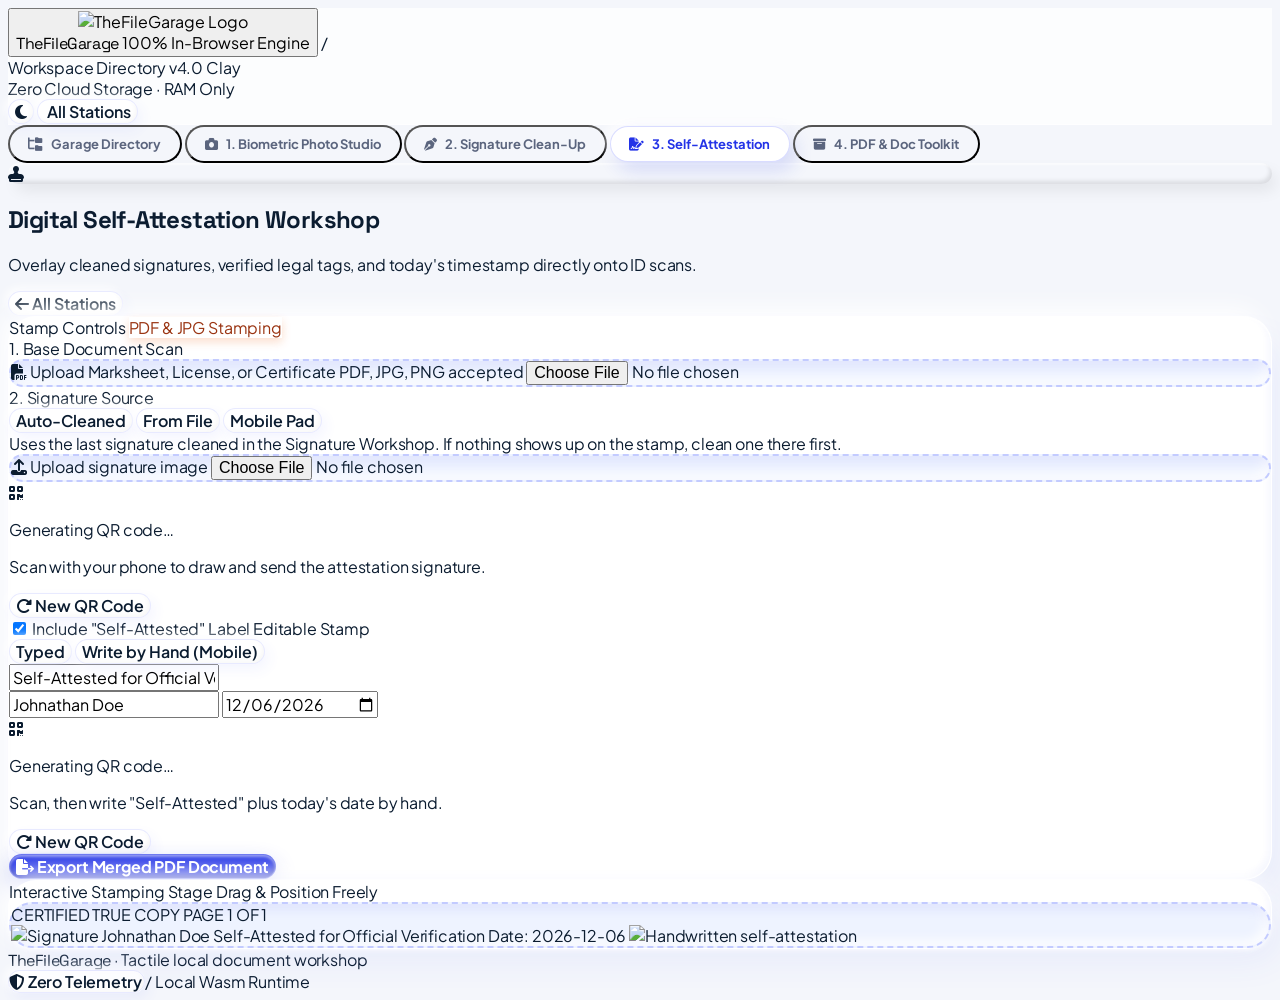
==== attest.html @ f8a83fcf "Add files via upload" ====
<!DOCTYPE html><html class="dark" lang="en" style=""><head>
<meta charset="utf-8">
<meta content="width=device-width, initial-scale=1.0" name="viewport">
<title>TheFileGarage — Tactile Local Document &amp; Biometric Studio</title>
<!-- Theme sync before paint -->
<script>
        (function () {
            var saved = null;
            try { saved = localStorage.getItem("theme"); } catch (_) {}
            if (saved === "dark" || (!saved && window.matchMedia('(prefers-color-scheme: dark)').matches)) {
                document.documentElement.classList.add("dark");
                document.documentElement.classList.remove("light");
            } else {
                document.documentElement.classList.remove("dark");
                document.documentElement.classList.add("light");
            }
        })();
    </script>
<script src="https://cdn.tailwindcss.com?plugins=forms,container-queries"></script>
<script>
        tailwind.config = {
            darkMode: "class",
            theme: {
                extend: {
                    colors: {
                        primary: "#2333e7",
                        "primary-container": "#4353ff",
                        "primary-fixed-dim": "#bdc2ff",
                        secondary: "#a43073",
                        "secondary-container": "#fc79bd",
                        "secondary-fixed": "#ffd8e7",
                        tertiary: "#005d53",
                        "tertiary-fixed": "#62fae3",
                        "tertiary-fixed-dim": "#3cddc7",
                        surface: "#f8f9ff",
                        "surface-bright": "#f8f9ff",
                        "surface-dim": "#cbdbf5",
                        "surface-container-lowest": "#ffffff",
                        "surface-container-low": "#eff4ff",
                        "surface-container": "#e5eeff",
                        "surface-container-high": "#dce9ff",
                        "surface-container-highest": "#d3e4fe",
                        "on-surface": "#0b1c30",
                        "on-surface-variant": "#454556",
                        outline: "#757688",
                        "outline-variant": "#c5c5d9",
                    },
                    borderRadius: {
                        DEFAULT: "1rem",
                        lg: "1.5rem",
                        xl: "2.25rem",
                        "2xl": "3rem",
                        full: "9999px",
                    },
                    fontFamily: {
                        sans: ["Plus Jakarta Sans", "Inter", "sans-serif"],
                        heading: ["Space Grotesk", "Plus Jakarta Sans", "sans-serif"],
                        mono: ["JetBrains Mono", "ui-monospace", "monospace"],
                    },
                },
            },
        };
    </script>
<link rel="stylesheet" href="style.css">
<link href="https://cdnjs.cloudflare.com/ajax/libs/font-awesome/6.5.1/css/all.min.css" rel="stylesheet">
<link href="https://fonts.googleapis.com" rel="preconnect">
<link crossorigin="" href="https://fonts.gstatic.com" rel="preconnect">
<link href="https://fonts.googleapis.com/css2?family=Plus+Jakarta+Sans:wght@400;500;600;700;800&amp;family=Space+Grotesk:wght@500;600;700&amp;family=JetBrains+Mono:wght@400;500;600&amp;display=swap" rel="stylesheet">
<link href="https://fonts.googleapis.com/css2?family=Material+Symbols+Outlined:wght,FILL@100..700,0..1&amp;display=swap" rel="stylesheet">

</head>
<body class="min-h-screen flex flex-col antialiased relative overflow-x-hidden selection:bg-indigo-500 selection:text-white">
<!-- Ambient cursor-reactive light (dark mode only) -->
<div id="ambientCursorLight"></div>
<!-- Toast notification stack (replaces alert() popups) -->
<div id="toastStack"></div>
<!-- Ambient Clay Floating Glows -->
<div class="clay-mesh-blob w-96 h-96 -top-20 -left-20 bg-primary-fixed-dim/60 animate-pulse"></div>
<div class="clay-mesh-blob w-[32rem] h-[32rem] top-1/3 -right-24 bg-secondary-fixed/70"></div>
<div class="clay-mesh-blob w-96 h-96 bottom-10 left-1/4 bg-tertiary-fixed/40"></div>
<!-- Glassmorphic Top Navbar -->
<header class="glass-bar sticky top-0 z-50 px-4 sm:px-8 py-3.5 transition-colors">
<div class="max-w-7xl mx-auto flex items-center justify-between gap-3 relative z-10">
<div class="flex items-center gap-3">
<button class="flex items-center gap-2.5 group p-1 -ml-1 rounded-2xl hover:opacity-90 transition-all" onclick="location.href='index.html'">
<img alt="TheFileGarage Logo" class="w-10 h-10 rounded-2xl object-contain drop-shadow-[0_4px_8px_rgba(35,51,231,0.03)] group-hover:scale-105 transition-transform" src="https://lh3.googleusercontent.com/aida/[base64]">
<div class="text-left">
<span class="text-base font-extrabold text-slate-900 dark:text-white tracking-tight heading-font block leading-none">TheFileGarage</span>
<span class="text-[10px] font-bold text-primary dark:text-indigo-400 font-mono">100% In-Browser Engine</span>
</div>
</button>
<span class="text-slate-300 dark:text-slate-800 text-sm select-none">/</span>
<div class="hidden sm:flex items-center gap-2 text-xs font-semibold text-slate-600 dark:text-slate-300">
<span class="text-slate-900 dark:text-white font-bold" id="breadcrumbCurrent">Workspace Directory</span>
<span class="px-2 py-0.5 rounded-full text-[10px] font-mono font-bold bg-primary/10 text-primary dark:text-indigo-300 border border-primary/20">v4.0 Clay</span>
</div>
</div>
<div class="flex items-center gap-2.5">
<div class="hidden lg:flex items-center gap-2 px-3.5 py-1.5 rounded-full bg-white/80 dark:bg-[#121524]/80 border border-white/60 dark:border-white/10 text-[11px] font-bold text-slate-700 dark:text-slate-200 shadow-sm">
<span class="w-2 h-2 rounded-full bg-emerald-500 animate-pulse shadow-[0_0_10px_rgba(16,185,129,0.9)]"></span>
<span class="">Zero Cloud Storage · RAM Only</span>
</div>
<button class="clay-pill w-10 h-10 flex items-center justify-center text-slate-700 dark:text-amber-400 transition" id="themeToggleBtn" onclick="toggleGlobalTheme()" title="Toggle Light / Pure Black Dark mode">
<i class="fa-solid fa-moon text-sm" id="themeToggleIcon"></i>
</button>
<button class="clay-pill px-4 py-2 text-xs font-bold text-slate-800 dark:text-slate-100 flex items-center gap-1.5" onclick="location.href='index.html'">
<i class="fa-solid fa-grid-2 text-primary"></i>
<span class="">All Stations</span>
</button>
</div>
</div>
</header>
<!-- Sub-Nav Pill Strip (3D Clay switcher for all 4 workbench tools) -->
<div class="max-w-7xl w-full mx-auto px-4 sm:px-6 lg:px-8 pt-5 pb-3 relative z-10">
<div class="p-2 rounded-full bg-white/70 dark:bg-[#0c0e18]/80  border border-white/90 dark:border-white/10 flex items-center gap-1.5 overflow-x-auto shadow-[0_12px_32px_-6px_rgba(35,51,231,0.08)] dark:shadow-[0_12px_32px_-6px_rgba(0,0,0,0.8)]">
<button class="clay-tab flex-1 justify-center whitespace-nowrap" id="tabNav-hub" onclick="location.href='index.html'">
<span class="text-base"><i class="fa-solid fa-folder-tree" aria-hidden="true"></i></span>
<span class="">Garage Directory</span>
</button>
<button class="clay-tab flex-1 justify-center whitespace-nowrap" id="tabNav-photo" onclick="location.href='photostudio.html'">
<span class="text-base"><i class="fa-solid fa-camera" aria-hidden="true"></i></span>
<span class="">1. Biometric Photo Studio</span>
</button>
<button class="clay-tab flex-1 justify-center whitespace-nowrap" id="tabNav-signature" onclick="location.href='signature.html'">
<span class="text-base"><i class="fa-solid fa-pen-nib" aria-hidden="true"></i></span>
<span class="">2. Signature Clean-Up</span>
</button>
<button class="clay-tab active flex-1 justify-center whitespace-nowrap" id="tabNav-attest" onclick="location.href='attest.html'">
<span class="text-base"><i class="fa-solid fa-file-signature" aria-hidden="true"></i></span>
<span class="">3. Self-Attestation</span>
</button>
<button class="clay-tab flex-1 justify-center whitespace-nowrap" id="tabNav-pdf" onclick="location.href='doctool.html'">
<span class="text-base"><i class="fa-solid fa-box-archive" aria-hidden="true"></i></span>
<span class="">4. PDF &amp; Doc Toolkit</span>
</button>
</div>
</div>
<!-- Main Workspace Container -->
<main class="flex-1 max-w-7xl w-full mx-auto p-4 sm:p-6 lg:p-8 relative z-10 flex flex-col justify-center">
<section class="space-y-6" id="view-attest">
<div class="flex items-center justify-between pb-3 border-b border-black/[0.06] dark:border-white/[0.08]">
<div class="flex items-center gap-3">
<div class="w-10 h-10 rounded-2xl bg-amber-500 text-white flex items-center justify-center text-lg clay-token">
<i class="fa-solid fa-stamp"></i>
</div>
<div>
<h2 class="text-xl font-bold heading-font text-slate-900 dark:text-white">Digital Self-Attestation Workshop</h2>
<p class="text-xs text-slate-500 dark:text-slate-400 font-medium">Overlay cleaned signatures, verified legal tags, and today's timestamp directly onto ID scans.</p>
</div>
</div>
<button class="clay-pill px-4 py-2 text-xs text-slate-600 dark:text-slate-300 flex items-center gap-2" onclick="switchMainTab('hub')">
<i class="fa-solid fa-arrow-left text-[10px]"></i> All Stations
                </button>
</div>
<div class="grid grid-cols-12 gap-6 items-stretch">
<!-- Attestation Options -->
<div class="col-span-5 space-y-5 flex flex-col">
<div class="clay-card p-6 space-y-4 flex-1">
<div class="border-b border-black/[0.05] dark:border-white/[0.08] pb-3 flex items-center justify-between">
<span class="text-[10px] font-mono text-amber-600 dark:text-amber-400 font-bold uppercase tracking-wider">Stamp Controls</span>
<span class="hot-coffee-badge text-[10px] font-bold px-2.5 py-0.5 rounded-full">PDF &amp; JPG Stamping</span>
</div>
<!-- 1. Document Upload Dropzone -->
<div class="space-y-1.5">
<label class="text-[11px] font-bold text-slate-700 dark:text-slate-300 uppercase tracking-wide">1. Base Document Scan</label>
<div class="clay-inset h-28 flex flex-col items-center justify-center cursor-pointer text-center p-3 relative overflow-hidden" id="docDropZone">
<!-- Hot Coffee Drag Overlay (Part 3 Spec - strictly hidden initially) -->
<div class="coffee-drag-overlay hidden" id="attestDragOverlay">
<div class="w-12 h-12 rounded-full bg-white/20 flex items-center justify-center mb-1 shadow-inner">
<span class="text-3xl filter drop-shadow animate-coffee"></span>
</div>
<p class="coffee-message">Drop it like it's hot coffee!</p>
<p class="coffee-submessage">Instant local client-side processing</p>
</div>
<i class="fa-solid fa-file-pdf text-xl text-amber-500 mb-1"></i>
<span class="text-xs font-bold text-slate-800 dark:text-slate-200">Upload Marksheet, License, or Certificate</span>
<span class="text-[10px] text-slate-400">PDF, JPG, PNG accepted</span>
<input accept="image/*,application/pdf" class="hidden" id="attestDocInput" type="file">
</div>
</div>
<!-- 2. Signature Source Choice for Overlay -->
<div class="space-y-3">
<label class="text-[11px] font-bold text-slate-700 dark:text-slate-300 uppercase tracking-wide">2. Signature Source</label>
<div class="grid grid-cols-3 gap-2">
<button class="clay-pill py-2 text-xs font-bold text-amber-700 dark:text-amber-300 border-amber-400/50" id="attestSigMode-auto" onclick="switchAttestSigMode('auto')">Auto-Cleaned</button>
<button class="clay-pill py-2 text-xs font-medium text-slate-600 dark:text-slate-400" id="attestSigMode-file" onclick="switchAttestSigMode('file')">From File</button>
<button class="clay-pill py-2 text-xs font-medium text-slate-600 dark:text-slate-400" id="attestSigMode-mobile" onclick="switchAttestSigMode('mobile')">Mobile Pad</button>
</div>
<!-- Auto-Cleaned: pulls whatever is currently sitting in the Signature Workshop preview -->
<div class="p-3 rounded-xl bg-[#f4f6fb] dark:bg-[#131724] text-[11px] text-slate-500 dark:text-slate-400 font-medium" id="attestSigPanel-auto">
Uses the last signature cleaned in the Signature Workshop. If nothing shows up on the stamp, clean one there first.
</div>
<!-- From File: simple upload, independent of the Part 2 uploader -->
<div class="hidden space-y-2" id="attestSigPanel-file">
<div class="clay-inset h-20 flex flex-col items-center justify-center cursor-pointer text-center p-2" id="attestSigFileDropZone">
<i class="fa-solid fa-upload text-sm text-amber-500 mb-1"></i>
<span class="text-[11px] font-bold text-slate-700 dark:text-slate-300">Upload signature image</span>
<input accept="image/*" class="hidden" id="attestSigFileInput" type="file">
</div>
</div>
<!-- Mobile Pad: its own independent QR/Firestore session, separate from the Part 2 one -->
<div class="hidden p-4 bg-[#f4f6fb] dark:bg-[#131724] rounded-2xl" id="attestSigPanel-mobile">
<div class="flex flex-row items-center gap-4">
<div class="w-[216px] h-[216px] shrink-0 bg-white p-2 rounded-2xl flex items-center justify-center border border-black/[0.08] shadow-md" id="attestMobileQr">
<i class="fa-solid fa-qrcode text-5xl text-slate-900"></i>
</div>
<div class="flex-1 text-left space-y-1.5">
<p class="text-xs font-bold text-slate-900 dark:text-white" id="attestMobileStatus">Generating QR code…</p>
<p class="text-[11px] text-slate-500 dark:text-slate-400">Scan with your phone to draw and send the attestation signature.</p>
<button class="clay-pill px-4 py-1.5 text-[11px] font-bold text-slate-700 dark:text-slate-200" onclick="refreshAttestMobileSession()">
<i class="fa-solid fa-rotate-right mr-1"></i> New QR Code
</button>
</div>
</div>
</div>
<!-- 3. Self-Attested Block Configuration -->
<div class="p-4 rounded-2xl bg-[#f4f6fb] dark:bg-[#131724] border border-black/[0.06] dark:border-white/[0.08] space-y-3">
<div class="flex items-center justify-between">
<label class="flex items-center gap-2 text-xs font-bold text-slate-900 dark:text-white cursor-pointer">
<input checked="" class="w-4 h-4 accent-amber-500 rounded cursor-pointer" id="attestTextCheck" type="checkbox">
<span class="">Include "Self-Attested" Label</span>
</label>
<span class="text-[10px] font-mono text-slate-400">Editable Stamp</span>
</div>
<div class="grid grid-cols-2 gap-2">
<button class="clay-pill py-1.5 text-[11px] font-bold text-amber-700 dark:text-amber-300 border-amber-400/50" id="attestBlockMode-typed" onclick="switchAttestBlockMode('typed')">Typed</button>
<button class="clay-pill py-1.5 text-[11px] font-medium text-slate-600 dark:text-slate-400" id="attestBlockMode-handwritten" onclick="switchAttestBlockMode('handwritten')">Write by Hand (Mobile)</button>
</div>
<div class="space-y-2" id="attestBlockPanel-typed">
<input class="w-full bg-white dark:bg-[#1d2236] border border-black/[0.08] dark:border-white/[0.1] rounded-xl px-3 py-2 text-xs font-bold text-slate-900 dark:text-white" id="attestNameField" oninput="updateStampPreview()" type="text" value="Self-Attested for Official Verification">
<div class="grid grid-cols-2 gap-2">
<input class="bg-white dark:bg-[#1d2236] border border-black/[0.08] dark:border-white/[0.1] rounded-xl px-3 py-1.5 text-xs font-semibold text-slate-900 dark:text-white" id="attestSignerName" oninput="updateStampPreview()" placeholder="Full Name" type="text" value="Johnathan Doe">
<input class="bg-white dark:bg-[#1d2236] border border-black/[0.08] dark:border-white/[0.1] rounded-xl px-3 py-1.5 text-xs font-semibold text-slate-900 dark:text-white" id="attestDateField" oninput="updateStampPreview()" type="date">
</div>
</div>
<!-- Handwritten Self-Attested + Date block, via the same Mobile Pad relay pattern -->
<div class="hidden p-4 bg-white dark:bg-[#1d2236] rounded-2xl" id="attestBlockPanel-handwritten">
<div class="flex flex-row items-center gap-3">
<div class="w-[216px] h-[216px] shrink-0 bg-white p-2 rounded-2xl flex items-center justify-center border border-black/[0.08] shadow-md" id="attestHandwrittenQr">
<i class="fa-solid fa-qrcode text-4xl text-slate-900"></i>
</div>
<div class="flex-1 text-left space-y-1.5">
<p class="text-xs font-bold text-slate-900 dark:text-white" id="attestHandwrittenStatus">Generating QR code…</p>
<p class="text-[11px] text-slate-500 dark:text-slate-400">Scan, then write "Self-Attested" plus today's date by hand.</p>
<button class="clay-pill px-4 py-1.5 text-[11px] font-bold text-slate-700 dark:text-slate-200" onclick="refreshAttestHandwrittenSession()">
<i class="fa-solid fa-rotate-right mr-1"></i> New QR Code
</button>
</div>
</div>
</div>
</div>
<button class="w-full clay-btn-primary py-3.5 px-4 text-xs uppercase tracking-wider flex items-center justify-center gap-2" onclick="renderAttestationExport()">
<i class="fa-solid fa-file-export"></i> Export Merged PDF Document
                        </button>
</div>
</div>
<!-- Right Document Canvas Viewport Stage -->
<div class="col-span-7 space-y-5 flex flex-col">
<div class="clay-card p-6 space-y-3 flex-1">
<div class="flex items-center justify-between border-b border-black/[0.05] dark:border-white/[0.08] pb-2.5">
<span class="text-[10px] font-mono text-slate-400 uppercase tracking-wider font-bold">Interactive Stamping Stage</span>
<span class="text-[10px] font-mono font-bold px-2.5 py-0.5 rounded-full bg-amber-100 dark:bg-amber-950/60 text-amber-800 dark:text-amber-300">
                                Drag &amp; Position Freely
                            </span>
</div>
<!-- Viewport Stage -->
<div class="relative w-full h-[420px] clay-inset flex items-center justify-center overflow-hidden bg-[#eef3ff]/40 dark:bg-[#090b14]" id="attestViewportArea">
<!-- Real uploaded document preview (image or PDF) — hidden until a file is loaded -->
<div class="hidden absolute inset-4 flex items-center justify-center" id="attestDocPreviewContainer"></div>
<!-- Simulated A4 Document Base (placeholder shown until a real document is uploaded) -->
<div class="w-72 h-96 bg-white dark:bg-[#1a1d2d] rounded-2xl shadow-xl border border-black/[0.08] dark:border-white/[0.08] p-6 flex flex-col justify-between text-[11px] text-slate-400 relative select-none" id="attestDocPlaceholder">
<div class="space-y-2">
<div class="flex items-center gap-2">
<div class="w-8 h-8 rounded-lg bg-slate-200 dark:bg-slate-700"></div>
<div class="w-32 h-3 bg-slate-200 dark:bg-slate-700 rounded"></div>
</div>
<div class="w-full h-2 bg-slate-100 dark:bg-slate-800 rounded mt-3"></div>
<div class="w-5/6 h-2 bg-slate-100 dark:bg-slate-800 rounded"></div>
<div class="w-4/6 h-2 bg-slate-100 dark:bg-slate-800 rounded"></div>
<div class="w-full h-2 bg-slate-100 dark:bg-slate-800 rounded"></div>
</div>
<div class="border-t border-black/[0.06] dark:border-white/[0.08] pt-3 flex justify-between items-center text-[9px] text-slate-400">
<span class="">CERTIFIED TRUE COPY</span>
<span class="">PAGE 1 OF 1</span>
</div>
</div>
<!-- Draggable & Resizable Signature Overlay Stamp -->
<div class="absolute bottom-12 right-24 p-2 flex flex-col items-center select-none cursor-move" id="attestInteractiveStamp">
<img alt="Signature" class="hidden max-h-10 mb-1 object-contain" id="attestSignatureImg"/>
<span class="text-sm font-extrabold text-blue-700 dark:text-blue-400 font-serif italic" id="previewSignerDisplay">Johnathan Doe</span>
<span class="text-[10px] font-bold text-slate-800 dark:text-slate-200 mt-0.5" id="previewAttestTag">Self-Attested for Official Verification</span>
<span class="text-[9px] font-mono text-slate-500" id="previewDateDisplay">Date: 2026-09-12</span>
<img alt="Handwritten self-attestation" class="hidden max-h-10 mt-0.5 object-contain" id="attestHandwrittenImg"/>
</div>
</div>
</div>
</div>
</div>
</section>
<!-- Glassmorphic / Clay Footer -->
<footer class="border-t border-black/[0.06] dark:border-white/[0.08] bg-white/40 dark:bg-black/40  py-6 px-6 text-xs text-slate-500 dark:text-slate-400 transition-colors mt-auto relative z-10">
<div class="max-w-7xl mx-auto flex flex-col sm:flex-row items-center justify-between gap-4">
<div class="flex items-center gap-2.5">
<span class="font-black text-slate-900 dark:text-white heading-font">TheFileGarage</span>
<span class="text-slate-300 dark:text-slate-700">·</span>
<span class="">Tactile local document workshop</span>
</div>
<div class="flex items-center gap-3 text-[11px] font-mono">
<span class="clay-pill px-3 py-1 font-bold text-emerald-600 dark:text-emerald-400 flex items-center gap-1.5">
<i class="fa-solid fa-shield-halved text-[10px]"></i> Zero Telemetry
                </span>
<span class="text-slate-300 dark:text-slate-700">/</span>
<span class="font-semibold">Local Wasm Runtime</span>
</div>
</div>
</footer>
<!-- Comprehensive JavaScript Logic & State Machine -->
<script>
        // Ambient cursor-reactive light — follows mouse, fills dead canvas space
        (function () {
            const light = document.getElementById("ambientCursorLight");
            if (!light) return;
            let rafPending = false;
            let lastX = 50, lastY = 50;
            window.addEventListener("mousemove", (e) => {
                lastX = (e.clientX / window.innerWidth) * 100;
                lastY = (e.clientY / window.innerHeight) * 100;
                if (!rafPending) {
                    rafPending = true;
                    requestAnimationFrame(() => {
                        light.style.setProperty("--x", lastX + "%");
                        light.style.setProperty("--y", lastY + "%");
                        rafPending = false;
                    });
                }
            }, { passive: true });
        })();

        // Toast notifications — replaces jarring alert() popups
        function showToast(message, type) {
            type = type || "info";
            const stack = document.getElementById("toastStack");
            if (!stack) { console.log(message); return; }
            const icons = { success: "fa-solid fa-check", error: "fa-solid fa-triangle-exclamation", info: "fa-solid fa-circle-info" };
            const toast = document.createElement("div");
            toast.className = "toast-item " + type;
            toast.innerHTML =
                '<span class="toast-icon"><i class="' + (icons[type] || icons.info) + '"></i></span>' +
                '<span class="pt-0.5">' + message + "</span>";
            stack.appendChild(toast);
            setTimeout(() => {
                toast.classList.add("leaving");
                setTimeout(() => toast.remove(), 320);
            }, 3600);
        }

        // Preset Database with Strict Dimension Bounds
        const GARAGE_PRESETS = {
            india: {
                exams: [
                    { name: "UPSC Civil Services (350x450px, 20-50KB)", w: 350, h: 450, bg: "White", kb: 50 },
                    { name: "JEE Mains / Advanced (80% Face, 10-200KB)", w: 400, h: 460, bg: "White", kb: 100 },
                    { name: "NEET UG Entrance (With Name & Date Bar, 10-200KB)", w: 400, h: 460, bg: "White", kb: 100 },
                    { name: "GATE Entrance Exam (Square 400x400, 20-200KB)", w: 400, h: 400, bg: "White", kb: 80 }
                ],
                visa: [
                    { name: "Indian Passport Photo (2x2 inch Square, 600x600)", w: 600, h: 600, bg: "White", kb: 200 },
                    { name: "OCI Overseas Citizen of India (2x2 inch)", w: 600, h: 600, bg: "White", kb: 200 },
                    { name: "E-Visa India Official Portal (350x350px, Max 1MB)", w: 500, h: 500, bg: "White", kb: 300 }
                ],
                identity: [
                    { name: "Aadhaar Card Photo Update (Clean White)", w: 350, h: 450, bg: "White", kb: 100 },
                    { name: "PAN Card Application (200 DPI, 213x213px)", w: 213, h: 213, bg: "White", kb: 30 }
                ]
            },
            united_states: {
                exams: [
                    { name: "SAT College Board Portal", w: 600, h: 600, bg: "White", kb: 200 },
                    { name: "GRE General Test Standard", w: 600, h: 600, bg: "White", kb: 200 }
                ],
                visa: [
                    { name: "US Visa (DS-160 / 2x2 inch, 600x600px)", w: 600, h: 600, bg: "White", kb: 240 },
                    { name: "US Passport Application (2x2 inch)", w: 600, h: 600, bg: "White", kb: 240 },
                    { name: "Diversity Visa (DV Lottery 600x600)", w: 600, h: 600, bg: "White", kb: 240 }
                ],
                identity: [
                    { name: "State Driving License (DMV)", w: 600, h: 600, bg: "Light Gray", kb: 200 }
                ]
            },
            united_kingdom: {
                exams: [
                    { name: "IELTS Exam Identification Template", w: 350, h: 450, bg: "White", kb: 100 }
                ],
                visa: [
                    { name: "UK Standard Visitor Visa (35x45mm)", w: 350, h: 450, bg: "Light Gray", kb: 100 }
                ],
                identity: [
                    { name: "DVLA Driving License Photo", w: 350, h: 450, bg: "Light Gray", kb: 100 }
                ]
            },
            canada: {
                exams: [
                    { name: "CELPIP Language Exam Photo", w: 500, h: 700, bg: "White", kb: 200 }
                ],
                visa: [
                    { name: "Canada Study Permit / Visitor Visa", w: 420, h: 540, bg: "White", kb: 200 }
                ],
                identity: [
                    { name: "PR Card Application (50x70mm, 500x700px)", w: 500, h: 700, bg: "White", kb: 250 }
                ]
            }
        };

        let currentActiveCountry = "india";
        let currentActiveCategory = "exams";

        const BREADCRUMB_MAP = {
            hub: "Workspace Directory",
            photo: "1. Biometric Photo Studio",
            signature: "2. Signature Clean-Up",
            attest: "3. Digital Self-Attestation",
            pdf: "4. PDF & Document Garage"
        };

        // Tab Switching Engine
        function switchMainTab(tabKey) {
            const map = { hub: "index.html", photo: "photostudio.html", signature: "signature.html", attest: "attest.html", pdf: "doctool.html" };
            if (map[tabKey]) location.href = map[tabKey];
        }

        // Global Light / Pure Black Dark Theme Toggle
        function toggleGlobalTheme() {
            const html = document.documentElement;
            const icon = document.getElementById("themeToggleIcon");
            const isDark = html.classList.contains("dark");
            if (isDark) {
                html.classList.remove("dark");
                html.classList.add("light");
                icon.className = "fa-solid fa-moon text-slate-700 text-sm";
                localStorage.setItem("theme", "light");
            } else {
                html.classList.add("dark");
                html.classList.remove("light");
                icon.className = "fa-solid fa-sun text-amber-400 text-sm";
                localStorage.setItem("theme", "dark");
            }
        }

        // Preset Population
        function refreshPresetOptions() {
            const select = document.getElementById("presetSelect");
            if (!select) return;
            select.innerHTML = "";
            const presets = GARAGE_PRESETS[currentActiveCountry]?.[currentActiveCategory] || [];
            presets.forEach((p, idx) => {
                const opt = document.createElement("option");
                opt.value = idx;
                opt.textContent = p.name;
                select.appendChild(opt);
            });
            if (presets.length > 0) {
                document.getElementById("resDims").textContent = presets[0].w + " × " + presets[0].h + " px";
                document.getElementById("studioKbSlider").value = presets[0].kb;
                document.getElementById("studioKbReadout").innerText = presets[0].kb + " KB";
                document.getElementById("resTargetKb").innerText = "Under " + presets[0].kb + " KB";
            }
        }

        function onSelectCountryChange(val) {
            currentActiveCountry = val;
            refreshPresetOptions();
        }

        function filterServiceType(cat) {
            currentActiveCategory = cat;
            ["exams", "visa", "identity"].forEach(k => {
                const btn = document.getElementById("srvBtn-" + k);
                if (btn) {
                    btn.classList.toggle("text-primary", k === cat);
                    btn.classList.toggle("dark:text-indigo-400", k === cat);
                    btn.classList.toggle("border-primary/40", k === cat);
                    btn.classList.toggle("font-bold", k === cat);
                    btn.classList.toggle("text-slate-600", k !== cat);
                }
            });
            refreshPresetOptions();
        }

        function onPresetSelected(idx) {
            const presets = GARAGE_PRESETS[currentActiveCountry]?.[currentActiveCategory] || [];
            const chosen = presets[idx];
            if (chosen) {
                document.getElementById("resDims").textContent = chosen.w + " × " + chosen.h + " px";
                document.getElementById("studioKbSlider").value = chosen.kb;
                document.getElementById("studioKbReadout").innerText = chosen.kb + " KB";
                document.getElementById("resTargetKb").innerText = "Under " + chosen.kb + " KB";
            }
        }

        function toggleManualDimensions(checked) {
            const wrap = document.getElementById("customDimInputs");
            wrap.classList.toggle("opacity-40", !checked);
            wrap.classList.toggle("pointer-events-none", !checked);
            if (checked) {
                const w = document.getElementById("manualW").value;
                const h = document.getElementById("manualH").value;
                document.getElementById("resDims").textContent = w + " × " + h + " px";
            } else {
                refreshPresetOptions();
            }
        }

        function toggleCaptionBar(checked) {
            const inputs = document.getElementById("captionInputs");
            if (inputs) inputs.classList.toggle("hidden", !checked);
        }

        function setPhotoBgColor(hex, label) {
            document.getElementById("resBg").textContent = label;
            const preview = document.getElementById("studioPhotoImg");
            if (hex === "transparent") {
                preview.style.backgroundColor = "transparent";
            } else {
                preview.style.backgroundColor = hex;
            }
        }

        // Universal Helper: Setup Hot Coffee Drag & Drop on any zone
        function setupHotCoffeeDropzone(zoneId, overlayId, onFileLoaded) {
            const zone = document.getElementById(zoneId);
            const overlay = document.getElementById(overlayId);
            if (!zone) return;

            let dragCounter = 0;

            zone.addEventListener("dragenter", (e) => {
                e.preventDefault();
                dragCounter++;
                if (overlay) overlay.classList.remove("hidden");
                zone.classList.add("animate-drop-pulse", "dragover");
            });

            zone.addEventListener("dragover", (e) => {
                e.preventDefault();
            });

            zone.addEventListener("dragleave", (e) => {
                e.preventDefault();
                dragCounter--;
                if (dragCounter <= 0) {
                    dragCounter = 0;
                    if (overlay) overlay.classList.add("hidden");
                    zone.classList.remove("animate-drop-pulse", "dragover");
                }
            });

            zone.addEventListener("drop", (e) => {
                e.preventDefault();
                dragCounter = 0;
                if (overlay) overlay.classList.add("hidden");
                zone.classList.remove("animate-drop-pulse", "dragover");
                if (e.dataTransfer && e.dataTransfer.files && e.dataTransfer.files[0]) {
                    if (onFileLoaded) onFileLoaded(e.dataTransfer.files[0]);
                }
            });
        }

        // Photo Upload Handling & Dropzone (Part 1)
        const dropArea = document.getElementById("dropZone");
        const fileInput = document.getElementById("studioFileInput");
        const previewImg = document.getElementById("studioPhotoImg");
        const promptDiv = document.getElementById("studioPrompt");
        const laser = document.getElementById("studioLaser");

        if (dropArea && fileInput) {
            dropArea.addEventListener("click", () => fileInput.click());
            setupHotCoffeeDropzone("dropZone", "dragOverlay", loadPhotoFile);

            fileInput.addEventListener("change", (e) => {
                if (e.target.files && e.target.files[0]) {
                    loadPhotoFile(e.target.files[0]);
                }
            });
        }

        function loadPhotoFile(file) {
            const reader = new FileReader();
            reader.onload = (evt) => {
                previewImg.src = evt.target.result;
                previewImg.classList.remove("hidden");
                promptDiv.classList.add("hidden");
                laser.classList.remove("hidden");
                setTimeout(() => laser.classList.add("hidden"), 900);
            };
            reader.readAsDataURL(file);
        }

        function runStudioAutoFix() {
            laser.classList.remove("hidden");
            setTimeout(() => {
                laser.classList.add("hidden");
                document.getElementById("resTilt").innerHTML = '<i class="fa-solid fa-circle-check"></i> 0° (Level)';
                document.getElementById("resFace").innerHTML = '<i class="fa-solid fa-circle-check"></i> Center Confirmed';
                document.getElementById("resBg").innerHTML = "Pure White";
            }, 800);
        }

        function downloadProcessedPhoto() {
            if (previewImg.classList.contains("hidden")) {
                showToast("Please drop or select a portrait photo first!", "error");
                return;
            }
            const a = document.createElement("a");
            a.href = previewImg.src;
            a.download = "thefilegarage-biometric-compliant.jpg";
            document.body.appendChild(a);
            a.click();
            document.body.removeChild(a);
        }

        // Signature Canvas & Draw Pad Handling (Part 2)
        const sigCanvas = document.getElementById("sigLocalDrawPad");
        const sigCtx = sigCanvas ? sigCanvas.getContext("2d") : null;
        let isDrawing = false;
        let currentInkColor = "#0033cc";

        // Setup dropzone for Signature Clean-Up
        const sigDropZoneEl = document.getElementById("sigDropZone");
        const sigFileInputEl = document.getElementById("sigFileInputField");
        if (sigDropZoneEl && sigFileInputEl) {
            sigDropZoneEl.addEventListener("click", () => sigFileInputEl.click());
            setupHotCoffeeDropzone("sigDropZone", "sigDragOverlay", loadSigFile);
            sigFileInputEl.addEventListener("change", (e) => {
                if (e.target.files && e.target.files[0]) {
                    loadSigFile(e.target.files[0]);
                }
            });
        }

        function loadSigFile(file) {
            const reader = new FileReader();
            reader.onload = (e) => applySignatureDataUrl(e.target.result);
            reader.readAsDataURL(file);
        }

        // Shared by file upload AND the mobile QR relay — draws a signature
        // data URL into the same preview canvas both paths feed.
        function applySignatureDataUrl(dataUrl) {
            const img = new Image();
            img.onload = () => {
                const canvas = document.getElementById("sigPreviewCanvas");
                const note = document.getElementById("sigPlaceholderNote");
                if (canvas) {
                    const ctx = canvas.getContext("2d");
                    ctx.clearRect(0, 0, canvas.width, canvas.height);
                    ctx.drawImage(img, 0, 0, canvas.width, canvas.height);
                }
                if (note) note.classList.add("hidden");
            };
            img.src = dataUrl;
        }

        // ---- Mobile QR Relay — real Firebase Firestore session (same project as mobileSign.html) ----
        const SIG_MOBILE_FIREBASE_CONFIG = {
            apiKey: "AIzaSyD-JvqaiLTHhbjBZmp2zEeF-yVmb7sXnok",
            authDomain: "signature-71f9a.firebaseapp.com",
            projectId: "signature-71f9a",
            storageBucket: "signature-71f9a.firebasestorage.app",
            messagingSenderId: "259820401618",
            appId: "1:259820401618:web:29a3d7fb4209dd3f7c4e0b",
            measurementId: "G-LPJVXVZCYY"
        };
        let sigMobileDb = null;
        let sigMobileUnsub = null;
        let sigMobileSessionId = null;

        // Resolves "mobileSign.html" as a sibling of wherever code.html is served from.
        // Must be deployed alongside this file (same directory) on Vercel.
        // An optional `label` sets the custom prompt shown on the phone (e.g.
        // asking the visitor to write the attestation block instead of just a signature).
        function sigMobileGetMobileUrl(sessionId, label) {
            const url = new URL("mobileSign.html", location.href);
            url.search = "";
            url.hash = "";
            url.searchParams.set("session", sessionId);
            if (label) url.searchParams.set("label", label);
            return url.href;
        }

        async function sigMobileGetDb() {
            if (sigMobileDb) return sigMobileDb;
            const { initializeApp } = await import("https://www.gstatic.com/firebasejs/10.12.0/firebase-app.js");
            const { getFirestore } = await import("https://www.gstatic.com/firebasejs/10.12.0/firebase-firestore.js");
            sigMobileDb = getFirestore(initializeApp(SIG_MOBILE_FIREBASE_CONFIG));
            return sigMobileDb;
        }

        // Generic Mobile QR Relay factory — each caller gets its OWN Firestore
        // session/listener, so the Signature Workshop's QR panel and the
        // Self-Attestation QR panel never clash or overwrite each other.
        function createMobileSignatureRelay({ qrElId, statusElId, onSignature, label }) {
            let unsub = null;
            let sessionId = null;

            function stopListening() {
                if (unsub) { unsub(); unsub = null; }
                sessionId = null;
            }

            async function startSession() {
                stopListening();
                const status = document.getElementById(statusElId);
                const qrHost = document.getElementById(qrElId);
                if (!status || !qrHost) return;
                status.textContent = "Generating QR code…";

                const db = await sigMobileGetDb();
                const { doc, onSnapshot, deleteDoc } = await import("https://www.gstatic.com/firebasejs/10.12.0/firebase-firestore.js");
                const QRCode = (await import("https://esm.sh/qrcode@1.5.3")).default;

                sessionId = crypto.randomUUID();
                const signUrl = sigMobileGetMobileUrl(sessionId, label);
                const thisSessionId = sessionId;

                qrHost.innerHTML = "";
                const canvas = document.createElement("canvas");
                try {
                    await QRCode.toCanvas(canvas, signUrl, { width: 200 });
                    qrHost.appendChild(canvas);
                    status.textContent = "Waiting for mobile…";
                } catch (err) {
                    console.error("QR generation failed:", err);
                    status.textContent = "Failed to generate QR code.";
                    showToast("Could not generate QR code — check your connection", "error");
                    return;
                }

                unsub = onSnapshot(doc(db, "signatures", thisSessionId), (snap) => {
                    if (thisSessionId !== sessionId) return; // stale session, ignore
                    if (!snap.exists()) return;
                    const data = snap.data();
                    if (data.image) {
                        status.textContent = "Signature received";
                        onSignature(data.image);
                        showToast("Signature received from phone", "success");
                        deleteDoc(doc(db, "signatures", thisSessionId)).catch(() => {});
                    } else if (data.connected) {
                        status.textContent = "Mobile connected";
                    }
                });
            }

            return { startSession, stopListening };
        }

        const sigMobileRelay = createMobileSignatureRelay({
            qrElId: "sigMobileQr",
            statusElId: "sigMobileStatus",
            onSignature: applySignatureDataUrl
        });
        function sigMobileStartSession() { return sigMobileRelay.startSession(); }
        function sigMobileStopListening() { return sigMobileRelay.stopListening(); }
        async function refreshMobileSignatureSession() { await sigMobileRelay.startSession(); }

        // ---- Self-Attestation signature sources (Part 3) ----
        function applyAttestSignatureDataUrl(dataUrl) {
            const img = document.getElementById("attestSignatureImg");
            if (img) {
                img.src = dataUrl;
                img.classList.remove("hidden");
            }
        }

        const attestMobileRelay = createMobileSignatureRelay({
            qrElId: "attestMobileQr",
            statusElId: "attestMobileStatus",
            onSignature: applyAttestSignatureDataUrl
        });
        async function refreshAttestMobileSession() { await attestMobileRelay.startSession(); }

        // Handwritten "Self-Attested + Date" block — a second, independent
        // Mobile Pad relay, with a custom on-phone prompt instead of the
        // plain signature prompt.
        function applyAttestHandwrittenDataUrl(dataUrl) {
            const img = document.getElementById("attestHandwrittenImg");
            const tag = document.getElementById("previewAttestTag");
            const date = document.getElementById("previewDateDisplay");
            if (img) {
                img.src = dataUrl;
                img.classList.remove("hidden");
            }
            if (tag) tag.classList.add("hidden");
            if (date) date.classList.add("hidden");
        }

        const attestHandwrittenRelay = createMobileSignatureRelay({
            qrElId: "attestHandwrittenQr",
            statusElId: "attestHandwrittenStatus",
            onSignature: applyAttestHandwrittenDataUrl,
            label: "Write your self-attestation + date"
        });
        async function refreshAttestHandwrittenSession() { await attestHandwrittenRelay.startSession(); }

        function switchAttestBlockMode(mode) {
            ["typed", "handwritten"].forEach(m => {
                const btn = document.getElementById("attestBlockMode-" + m);
                const pnl = document.getElementById("attestBlockPanel-" + m);
                if (btn) {
                    btn.classList.toggle("text-amber-700", m === mode);
                    btn.classList.toggle("dark:text-amber-300", m === mode);
                    btn.classList.toggle("border-amber-400/50", m === mode);
                    btn.classList.toggle("font-bold", m === mode);
                    btn.classList.toggle("text-slate-600", m !== mode);
                    btn.classList.toggle("dark:text-slate-400", m !== mode);
                    btn.classList.toggle("font-medium", m !== mode);
                }
                if (pnl) pnl.classList.toggle("hidden", m !== mode);
            });
            if (mode === "handwritten") {
                attestHandwrittenRelay.startSession();
            } else {
                attestHandwrittenRelay.stopListening();
                // Back to typed mode: hide any handwritten block image and
                // restore the printed tag/date text.
                const img = document.getElementById("attestHandwrittenImg");
                const tag = document.getElementById("previewAttestTag");
                const date = document.getElementById("previewDateDisplay");
                if (img) img.classList.add("hidden");
                if (tag) tag.classList.remove("hidden");
                if (date) date.classList.remove("hidden");
                updateStampPreview();
            }
        }

        function switchAttestSigMode(mode) {
            ["auto", "file", "mobile"].forEach(m => {
                const btn = document.getElementById("attestSigMode-" + m);
                const pnl = document.getElementById("attestSigPanel-" + m);
                if (btn) {
                    btn.classList.toggle("text-amber-700", m === mode);
                    btn.classList.toggle("dark:text-amber-300", m === mode);
                    btn.classList.toggle("border-amber-400/50", m === mode);
                    btn.classList.toggle("font-bold", m === mode);
                    btn.classList.toggle("text-slate-600", m !== mode);
                    btn.classList.toggle("dark:text-slate-400", m !== mode);
                    btn.classList.toggle("font-medium", m !== mode);
                }
                if (pnl) pnl.classList.toggle("hidden", m !== mode);
            });
            if (mode === "mobile") {
                attestMobileRelay.startSession();
            } else {
                attestMobileRelay.stopListening();
            }
            if (mode === "auto") {
                const cleanedCanvas = document.getElementById("sigPreviewCanvas");
                const cleanedNote = document.getElementById("sigPlaceholderNote");
                if (cleanedCanvas && cleanedNote && cleanedNote.classList.contains("hidden")) {
                    applyAttestSignatureDataUrl(cleanedCanvas.toDataURL("image/png"));
                }
            }
        }

        const attestSigFileDropZoneEl = document.getElementById("attestSigFileDropZone");
        const attestSigFileInputEl = document.getElementById("attestSigFileInput");
        if (attestSigFileDropZoneEl && attestSigFileInputEl) {
            attestSigFileDropZoneEl.addEventListener("click", () => attestSigFileInputEl.click());
            attestSigFileInputEl.addEventListener("change", (e) => {
                if (e.target.files && e.target.files[0]) {
                    const reader = new FileReader();
                    reader.onload = (evt) => applyAttestSignatureDataUrl(evt.target.result);
                    reader.readAsDataURL(e.target.files[0]);
                }
            });
        }

        // Renders the uploaded base document (image or PDF) into the stamping
        // stage, replacing the gray placeholder mockup.
        function loadAttestDocFile(file) {
            const placeholder = document.getElementById("attestDocPlaceholder");
            const previewContainer = document.getElementById("attestDocPreviewContainer");
            if (!previewContainer) return;
            previewContainer.innerHTML = "";

            const objectUrl = URL.createObjectURL(file);
            if (file.type === "application/pdf") {
                const embed = document.createElement("embed");
                embed.src = objectUrl;
                embed.type = "application/pdf";
                embed.className = "w-full h-full rounded-xl";
                previewContainer.appendChild(embed);
            } else {
                const img = document.createElement("img");
                img.src = objectUrl;
                img.alt = file.name;
                img.className = "max-w-full max-h-full object-contain rounded-xl shadow-lg";
                previewContainer.appendChild(img);
            }

            if (placeholder) placeholder.classList.add("hidden");
            previewContainer.classList.remove("hidden");
        }

        // Setup dropzone for Self-Attestation Document (Part 3)
        const docDropZoneEl = document.getElementById("docDropZone");
        const docInputEl = document.getElementById("attestDocInput");
        if (docDropZoneEl && docInputEl) {
            docDropZoneEl.addEventListener("click", () => docInputEl.click());
            setupHotCoffeeDropzone("docDropZone", "attestDragOverlay", (file) => {
                loadAttestDocFile(file);
                showToast("Loaded " + file.name + " — ready for stamp overlay", "success");
            });
            docInputEl.addEventListener("change", (e) => {
                if (e.target.files && e.target.files[0]) {
                    loadAttestDocFile(e.target.files[0]);
                    showToast("Loaded " + e.target.files[0].name + " — ready for stamp overlay", "success");
                }
            });
        }

        // Setup dropzones for PDF & Doc Toolkit (Part 4)
        setupHotCoffeeDropzone("multiJpgDropZone", "multiJpgDragOverlay", (file) => {
            showToast("Front/Back ID file loaded: " + file.name, "success");
        });
        setupHotCoffeeDropzone("pdfCompressDropZone", "pdfCompressDragOverlay", (file) => {
            showToast("Loaded PDF for instant shrinkage: " + file.name, "success");
        });
        setupHotCoffeeDropzone("sigVerifyDropZone", "sigVerifyDragOverlay", (file) => {
            showToast("PKCS#7 cryptographic validation initiated for " + file.name, "info");
        });

        function clearSigDrawPad() {
            if (!sigCtx) return;
            sigCtx.clearRect(0, 0, sigCanvas.width, sigCanvas.height);
            const prev = document.getElementById("sigPreviewCanvas");
            const note = document.getElementById("sigPlaceholderNote");
            if (prev) {
                const pCtx = prev.getContext("2d");
                pCtx.clearRect(0, 0, prev.width, prev.height);
            }
            if (note) note.classList.remove("hidden");
        }

        if (sigCanvas) {
            const startDraw = (e) => {
                isDrawing = true;
                sigCtx.beginPath();
                const rect = sigCanvas.getBoundingClientRect();
                const x = (e.clientX || (e.touches && e.touches[0].clientX)) - rect.left;
                const y = (e.clientY || (e.touches && e.touches[0].clientY)) - rect.top;
                sigCtx.moveTo(x, y);
            };
            const drawMove = (e) => {
                if (!isDrawing) return;
                const rect = sigCanvas.getBoundingClientRect();
                const x = (e.clientX || (e.touches && e.touches[0].clientX)) - rect.left;
                const y = (e.clientY || (e.touches && e.touches[0].clientY)) - rect.top;
                sigCtx.strokeStyle = currentInkColor;
                sigCtx.lineWidth = 2.5;
                sigCtx.lineCap = "round";
                sigCtx.lineJoin = "round";
                sigCtx.lineTo(x, y);
                sigCtx.stroke();
                updatePreviewCanvas();
            };
            const endDraw = () => { isDrawing = false; };

            sigCanvas.addEventListener("mousedown", startDraw);
            sigCanvas.addEventListener("mousemove", drawMove);
            window.addEventListener("mouseup", endDraw);

            sigCanvas.addEventListener("touchstart", (e) => { e.preventDefault(); startDraw(e); }, { passive: false });
            sigCanvas.addEventListener("touchmove", (e) => { e.preventDefault(); drawMove(e); }, { passive: false });
            sigCanvas.addEventListener("touchend", endDraw);
        }

        function updatePreviewCanvas() {
            const prev = document.getElementById("sigPreviewCanvas");
            const note = document.getElementById("sigPlaceholderNote");
            if (prev && sigCanvas) {
                const pCtx = prev.getContext("2d");
                pCtx.clearRect(0, 0, prev.width, prev.height);
                pCtx.drawImage(sigCanvas, 0, 0, prev.width, prev.height);
                if (note) note.classList.add("hidden");
            }
        }

        function switchSigInputMode(mode) {
            ["upload", "draw", "mobile"].forEach(m => {
                const btn = document.getElementById("sigMode-" + m);
                const pnl = document.getElementById("sigPanel-" + m);
                if (btn) {
                    btn.classList.toggle("border-primary/40", m === mode);
                    btn.classList.toggle("text-primary", m === mode);
                    btn.classList.toggle("dark:text-indigo-400", m === mode);
                    btn.classList.toggle("font-bold", m === mode);
                    btn.classList.toggle("text-slate-600", m !== mode);
                }
                if (pnl) pnl.classList.toggle("hidden", m !== mode);
            });
            if (mode === "mobile") {
                sigMobileStartSession();
            } else {
                sigMobileStopListening();
            }
        }

        function setSigInkTone(hex) {
            currentInkColor = hex;
            updatePreviewCanvas();
        }

        function copyCleanSignature() {
            showToast("Clean transparent signature copied to clipboard as PNG!", "success");
        }

        function downloadCleanSignature() {
            const canvas = document.getElementById("sigPreviewCanvas");
            const a = document.createElement("a");
            a.href = canvas.toDataURL("image/png");
            a.download = "thefilegarage-clean-signature.png";
            a.click();
        }

        // Self-Attestation Interactive Controls
        function updateStampPreview() {
            const name = document.getElementById("attestSignerName")?.value || "Johnathan Doe";
            const tag = document.getElementById("attestNameField")?.value || "Self-Attested";
            const date = document.getElementById("attestDateField")?.value || new Date().toISOString().split("T")[0];

            const nameEl = document.getElementById("previewSignerDisplay");
            const tagEl = document.getElementById("previewAttestTag");
            const dateEl = document.getElementById("previewDateDisplay");

            if (nameEl) nameEl.textContent = name;
            if (tagEl) tagEl.textContent = tag;
            if (dateEl) dateEl.textContent = "Date: " + date;
        }

        function renderAttestationExport() {
            showToast("Client-side PDF compilation successful! Stamped PDF downloaded locally.", "success");
        }

        // Draggable Stamp on Attestation Viewport
        const stamp = document.getElementById("attestInteractiveStamp");
        const stage = document.getElementById("attestViewportArea");
        let isDraggingStamp = false;
        let startX, startY, stampLeft, stampTop;

        if (stamp && stage) {
            stamp.addEventListener("mousedown", (e) => {
                isDraggingStamp = true;
                startX = e.clientX;
                startY = e.clientY;
                stampLeft = stamp.offsetLeft;
                stampTop = stamp.offsetTop;
            });
            window.addEventListener("mousemove", (e) => {
                if (!isDraggingStamp) return;
                const dx = e.clientX - startX;
                const dy = e.clientY - startY;
                stamp.style.left = stampLeft + dx + "px";
                stamp.style.top = stampTop + dy + "px";
                stamp.style.bottom = "auto";
                stamp.style.right = "auto";
            });
            window.addEventListener("mouseup", () => { isDraggingStamp = false; });
        }

        // Initialization
        document.addEventListener("DOMContentLoaded", () => {
            refreshPresetOptions();
            const dateInput = document.getElementById("attestDateField");
            const capDate = document.getElementById("captionDate");
            const todayStr = new Date().toISOString().split("T")[0];
            if (dateInput) {
                dateInput.value = todayStr;
                updateStampPreview();
            }
            if (capDate) {
                capDate.value = todayStr;
            }
        });
    </script>
</body></html>
---- style.css ----
body {
            font-family: "Plus Jakarta Sans", -apple-system, BlinkMacSystemFont, sans-serif;
            background-color: #f4f6fb;
            color: #0b1c30;
            letter-spacing: -0.01em;
            transition: background-color 0.3s ease, color 0.3s ease;
        }
        .dark body {
            background-color: #000000;
            color: #eceaff;
        }
        .heading-font {
            font-family: "Space Grotesk", sans-serif;
            letter-spacing: -0.025em;
        }

        /* Self-Attestation QR panels only: the qrcode@1.5.3 library draws its
           canvas at a fixed 200x200px, which is wider than these boxes
           (112px / 96px). Clip + scale the canvas down to fit its box so it
           can never spill over the "New QR Code" button/status text below.
           Scoped to these two IDs only — the Part 2 "Mobile Relay" QR panel
           (#sigMobileQr) is untouched. */
        #attestMobileQr, #attestHandwrittenQr {
            overflow: hidden;
        }
        #attestMobileQr canvas, #attestHandwrittenQr canvas {
            max-width: 100%;
            max-height: 100%;
            display: block;
        }

        /* "Drop it like it's hot coffee!" animations & overlay styles */
        @keyframes coffeeFloat {
            0%, 100% { transform: translateY(0) scale(1); }
            50% { transform: translateY(-8px) scale(1.05); }
        }
        @keyframes borderPulse {
            0%, 100% {
                border-color: rgba(249, 115, 22, 0.4);
                box-shadow: 0 0 0 0px rgba(249, 115, 22, 0.2);
            }
            50% {
                border-color: rgba(249, 115, 22, 0.8);
                box-shadow: 0 0 15px 4px rgba(249, 115, 22, 0.3);
            }
        }
        .animate-coffee {
            animation: coffeeFloat 1.8s ease-in-out infinite;
        }
        .animate-drop-pulse {
            animation: borderPulse 1.2s infinite;
        }
        .coffee-drag-overlay {
            position: absolute;
            inset: 0;
            z-index: 30;
            display: flex;
            flex-direction: column;
            align-items: center;
            justify-content: center;
            padding: 1rem;
            text-align: center;
            pointer-events: none;
            border: 4px dashed rgb(251 146 60);
            border-radius: 0.75rem;
            background: rgb(234 88 12 / 0.92);
        }
        .dark .coffee-drag-overlay {
            background: rgb(124 45 18 / 0.96);
        }
        .coffee-drag-overlay.hidden {
            display: none !important;
        }
        .coffee-drag-overlay .coffee-message {
            color: white;
            font-size: 0.875rem;
            font-weight: 800;
            letter-spacing: 0.04em;
            line-height: 1.35;
            text-transform: uppercase;
        }
        .coffee-drag-overlay .coffee-submessage {
            margin-top: 0.25rem;
            color: rgb(254 215 170);
            font-size: 0.6875rem;
            font-weight: 500;
            line-height: 1.4;
        }

        /* Claymorphic 3D Pillow Surfaces */
        .clay-card {
            background: #ffffff;
            border-radius: 1.75rem;
            border: 1px solid rgba(255, 255, 255, 0.9);
            box-shadow: 
                14px 18px 36px -8px rgba(67, 83, 255, 0.08),
                -8px -8px 24px rgba(255, 255, 255, 0.95),
                inset 1px 2px 2px rgba(255, 255, 255, 1),
                inset -3px -4px 7px rgba(35, 51, 231, 0.04);
            transition: all 0.25s cubic-bezier(0.16, 1, 0.3, 1);
        }
        .clay-card:hover {
            box-shadow: 
                18px 24px 44px -8px rgba(67, 83, 255, 0.12),
                -10px -10px 28px rgba(255, 255, 255, 1),
                inset 1px 2px 2px rgba(255, 255, 255, 1),
                inset -3px -4px 7px rgba(35, 51, 231, 0.06);
        }
        .dark .clay-card {
            background: #0d0f17;
            border: 1px solid rgba(255, 255, 255, 0.07);
            box-shadow: 
                14px 18px 40px -4px rgba(0, 0, 0, 0.8),
                -6px -6px 20px rgba(255, 255, 255, 0.02),
                inset 1px 1.5px 1.5px rgba(255, 255, 255, 0.09),
                inset -3px -4px 8px rgba(0, 0, 0, 0.9);
        }
        .dark .clay-card:hover {
            border-color: rgba(67, 83, 255, 0.25);
            box-shadow: 
                16px 22px 48px -4px rgba(0, 0, 0, 0.9),
                inset 1px 2px 2px rgba(255, 255, 255, 0.12),
                inset -3px -4px 8px rgba(0, 0, 0, 0.95);
        }

        /* Tactile Clay Button (Primary) */
        .clay-btn-primary {
            background: #2333e7;
            color: #ffffff;
            border-radius: 9999px;
            font-weight: 700;
            letter-spacing: -0.01em;
            box-shadow: 
                0 10px 24px -4px rgba(35, 51, 231, 0.45),
                inset 0 2px 3px rgba(255, 255, 255, 0.5),
                inset 0 -3px 4px rgba(10, 20, 150, 0.5);
            border: 1px solid rgba(255, 255, 255, 0.3);
            transition: all 0.2s cubic-bezier(0.2, 0.8, 0.2, 1);
        }
        .clay-btn-primary:hover {
            transform: translateY(-2px);
            box-shadow: 
                0 14px 30px -4px rgba(35, 51, 231, 0.55),
                inset 0 2.5px 4px rgba(255, 255, 255, 0.6),
                inset 0 -3px 5px rgba(10, 20, 150, 0.6);
        }
        .clay-btn-primary:active {
            transform: translateY(1px) scale(0.98);
            box-shadow: 
                0 4px 10px rgba(35, 51, 231, 0.4),
                inset 0 3px 5px rgba(10, 20, 150, 0.6);
        }

        /* Tactile Clay Secondary Pill */
        .clay-pill {
            background: #ffffff;
            border: 1px solid rgba(67, 83, 255, 0.12);
            color: #0b1c30;
            border-radius: 9999px;
            font-weight: 600;
            box-shadow: 
                4px 6px 14px rgba(67, 83, 255, 0.06),
                -3px -3px 10px rgba(255, 255, 255, 0.9),
                inset 1px 1.5px 2px rgba(255, 255, 255, 0.9),
                inset -2px -2px 4px rgba(0, 0, 0, 0.03);
            transition: all 0.2s ease;
        }
        .clay-pill:hover {
            background: #f8f9ff;
            color: #2333e7;
            transform: translateY(-1px);
            border-color: rgba(35, 51, 231, 0.3);
            box-shadow: 
                6px 10px 18px rgba(67, 83, 255, 0.1),
                -4px -4px 12px rgba(255, 255, 255, 1);
        }
        .dark .clay-pill {
            background: #141724;
            border: 1px solid rgba(255, 255, 255, 0.08);
            color: #eceaff;
            box-shadow: 
                4px 6px 16px rgba(0, 0, 0, 0.6),
                -2px -2px 8px rgba(255, 255, 255, 0.02),
                inset 1px 1px 2px rgba(255, 255, 255, 0.08),
                inset -2px -2px 4px rgba(0, 0, 0, 0.5);
        }
        .dark .clay-pill:hover {
            background: #1b2033;
            color: #bdc2ff;
            border-color: rgba(67, 83, 255, 0.4);
        }

        /* Inset Well / Dropzone (Hot Coffee Area) */
        .clay-inset {
            background: #eef3ff;
            border-radius: 1.5rem;
            border: 2px dashed rgba(67, 83, 255, 0.25);
            box-shadow: 
                inset 4px 5px 12px rgba(35, 51, 231, 0.08),
                inset -4px -5px 12px rgba(255, 255, 255, 0.9),
                0 2px 4px rgba(255, 255, 255, 0.8);
            transition: all 0.25s ease;
        }
        .clay-inset:hover, .clay-inset.dragover {
            border-color: #2333e7;
            background: #e6edff;
            box-shadow: 
                inset 5px 7px 16px rgba(35, 51, 231, 0.14),
                inset -5px -7px 16px rgba(255, 255, 255, 1);
        }
        .dark .clay-inset {
            background: #08090f;
            border: 2px dashed rgba(67, 83, 255, 0.3);
            box-shadow: 
                inset 5px 6px 16px rgba(0, 0, 0, 0.9),
                inset -2px -2px 8px rgba(255, 255, 255, 0.03),
                0 1px 2px rgba(255, 255, 255, 0.02);
        }
        .dark .clay-inset:hover, .dark .clay-inset.dragover {
            border-color: #4353ff;
            background: #0a0d18;
            box-shadow: 
                inset 6px 8px 20px rgba(0, 0, 0, 0.95),
                inset -2px -2px 10px rgba(67, 83, 255, 0.1);
        }

        /* Opaque clay top and sub navigation */
        .glass-bar {
            background: rgba(255, 255, 255, 0.75);
            border-bottom: 1px solid rgba(255, 255, 255, 0.8);
        }
        .dark .glass-bar {
            background: #0d0f17;
            border-bottom: 1px solid rgba(255, 255, 255, 0.08);
        }

        /* 3D Navigation Tab Buttons */
        .clay-tab {
            border-radius: 9999px;
            font-size: 13px;
            font-weight: 700;
            padding: 0.55rem 1.15rem;
            color: #5b657e;
            display: inline-flex;
            align-items: center;
            gap: 0.5rem;
            transition: all 0.2s cubic-bezier(0.16, 1, 0.3, 1);
        }
        .clay-tab:hover {
            color: #2333e7;
            background: rgba(255, 255, 255, 0.6);
        }
        .dark .clay-tab {
            color: #8c97b5;
        }
        .dark .clay-tab:hover {
            color: #eceaff;
            background: rgba(255, 255, 255, 0.05);
        }
        .clay-tab.active {
            background: #ffffff;
            color: #2333e7;
            box-shadow: 
                6px 8px 18px rgba(35, 51, 231, 0.15),
                -4px -4px 12px rgba(255, 255, 255, 1),
                inset 1.5px 2px 2px rgba(255, 255, 255, 1);
            border: 1px solid rgba(67, 83, 255, 0.2);
        }
        .dark .clay-tab.active {
            background: #1b2038;
            color: #bdc2ff;
            box-shadow: 
                6px 8px 22px rgba(0, 0, 0, 0.8),
                inset 1.5px 1.5px 2px rgba(255, 255, 255, 0.12),
                inset -2px -2px 6px rgba(0, 0, 0, 0.6);
            border: 1px solid rgba(67, 83, 255, 0.35);
        }

        /* 3D Token Badges */
        .clay-token {
            border-radius: 1.25rem;
            box-shadow: 
                6px 8px 16px -2px rgba(0, 0, 0, 0.08),
                inset 1.5px 2px 2px rgba(255, 255, 255, 0.6),
                inset -2px -3px 4px rgba(0, 0, 0, 0.1);
        }

        /* Hot Coffee decorative glow overlay */
        .hot-coffee-badge {
            background: #fff;
            color: #9a3412;
            box-shadow: inset 0 1px 1px #fff, 0 4px 10px rgba(234, 88, 12, 0.2);
        }
        .dark .hot-coffee-badge {
            background: #fff;
            color: #fdba74;
            box-shadow: inset 0 1px 1px rgba(255,255,255,0.1), 0 4px 12px rgba(0,0,0,0.6);
        }

        /* Transparency checkerboard background */
        .checker-bg {
            background-color: #eef2f7;
            background-size: 16px 16px;
        }
        .dark .checker-bg {
            background-color: #eef2f7;
            background-size: 16px 16px;
        }

        /* Tactile press-down feedback for clay surfaces */
        .clay-card, .clay-pill, .clay-tab, .clay-btn-primary {
            will-change: transform;
        }
        .clay-card:active {
            transform: scale(0.985);
            transition: transform 0.1s cubic-bezier(0.16, 1, 0.3, 1);
        }
        .clay-pill:active {
            transform: scale(0.96) translateY(0);
        }

        /* Hover spec-reveal strip on workbench cards */
        .spec-reveal {
            max-height: 0;
            opacity: 0;
            overflow: hidden;
            transition: max-height 0.3s cubic-bezier(0.16, 1, 0.3, 1), opacity 0.25s ease, margin-top 0.3s ease;
        }
        .group:hover .spec-reveal {
            max-height: 2.5rem;
            opacity: 1;
            margin-top: 0.5rem;
        }

        /* Toast notifications — replaces alert() popups */
        #toastStack {
            position: fixed;
            bottom: 1.5rem;
            right: 1.5rem;
            z-index: 100;
            display: flex;
            flex-direction: column;
            gap: 0.6rem;
            pointer-events: none;
        }
        .toast-item {
            pointer-events: auto;
            min-width: 280px;
            max-width: 360px;
            background: #ffffff;
            border-radius: 1.25rem;
            padding: 0.85rem 1.1rem;
            display: flex;
            align-items: flex-start;
            gap: 0.7rem;
            font-size: 0.8rem;
            font-weight: 600;
            color: #0b1c30;
            border: 1px solid rgba(67, 83, 255, 0.12);
            box-shadow:
                8px 12px 28px -6px rgba(35, 51, 231, 0.18),
                -4px -4px 14px rgba(255, 255, 255, 0.9),
                inset 1px 1.5px 2px rgba(255, 255, 255, 1);
            transform: translateX(120%);
            animation: toastIn 0.4s cubic-bezier(0.16, 1, 0.3, 1) forwards;
        }
        .dark .toast-item {
            background: #141724;
            color: #eceaff;
            border: 1px solid rgba(255, 255, 255, 0.08);
            box-shadow:
                8px 12px 28px -6px rgba(0, 0, 0, 0.8),
                inset 1px 1.5px 2px rgba(255, 255, 255, 0.08);
        }
        .toast-item.leaving {
            animation: toastOut 0.3s cubic-bezier(0.4, 0, 1, 1) forwards;
        }
        .toast-icon {
            flex-shrink: 0;
            width: 1.75rem;
            height: 1.75rem;
            border-radius: 0.75rem;
            display: flex;
            align-items: center;
            justify-content: center;
            font-size: 0.8rem;
        }
        .toast-item.success .toast-icon { background: rgba(16, 185, 129, 0.12); color: #059669; }
        .dark .toast-item.success .toast-icon { background: rgba(16, 185, 129, 0.15); color: #34d399; }
        .toast-item.error .toast-icon { background: rgba(239, 68, 68, 0.12); color: #dc2626; }
        .dark .toast-item.error .toast-icon { background: rgba(239, 68, 68, 0.15); color: #f87171; }
        .toast-item.info .toast-icon { background: rgba(67, 83, 255, 0.12); color: #2333e7; }
        .dark .toast-item.info .toast-icon { background: rgba(67, 83, 255, 0.15); color: #818cf8; }
        @keyframes toastIn {
            to { transform: translateX(0); }
        }
        @keyframes toastOut {
            to { transform: translateX(120%); opacity: 0; }
        }

/* Theme native <select> dropdowns (incl. the OS option list, where supported)
           so they match the rest of the clay UI instead of the default browser popup. */
        select {
            appearance: none;
            -webkit-appearance: none;
            background-image: url("data:image/svg+xml,%3Csvg xmlns='http://www.w3.org/2000/svg' viewBox='0 0 20 20' fill='none' stroke='%23757688' stroke-width='2' stroke-linecap='round' stroke-linejoin='round'%3E%3Cpath d='M5 7l5 5 5-5'/%3E%3C/svg%3E");
            background-repeat: no-repeat;
            background-position: right 0.65rem center;
            background-size: 0.9em;
            padding-right: 2rem;
            cursor: pointer;
        }
        select option {
            background-color: #ffffff;
            color: #0b1c30;
        }
        .dark select {
            background-image: url("data:image/svg+xml,%3Csvg xmlns='http://www.w3.org/2000/svg' viewBox='0 0 20 20' fill='none' stroke='%238c97b5' stroke-width='2' stroke-linecap='round' stroke-linejoin='round'%3E%3Cpath d='M5 7l5 5 5-5'/%3E%3C/svg%3E");
        }
        .dark select option {
            background-color: #0c0e18;
            color: #eceaff;
        }
        select option:checked,
        select option:hover {
            background-color: #4353ff;
            color: #ffffff;
        }

        /* Custom claymorphic dropdown (replaces the raw browser <select> popup for
           the Merger box) so the open menu matches the surrounding clay UI. */
        .clay-dropdown-btn {
            display: flex;
            width: 100%;
            align-items: center;
            justify-content: space-between;
            gap: 0.5rem;
            cursor: pointer;
        }
        .clay-dropdown-btn .fa-chevron-down {
            transition: transform 0.2s ease;
        }
        .clay-dropdown.open .clay-dropdown-btn .fa-chevron-down {
            transform: rotate(180deg);
        }
        .clay-dropdown-panel {
            position: absolute;
            left: 0;
            right: 0;
            top: calc(100% + 0.5rem);
            z-index: 40;
            padding: 0.4rem;
            border-radius: 1rem;
            background: #ffffff;
            border: 1px solid rgba(67, 83, 255, 0.2);
            box-shadow:
                0 18px 40px -8px rgba(35, 51, 231, 0.28),
                inset 1.5px 2px 2px rgba(255, 255, 255, 1);
        }
        .dark .clay-dropdown-panel {
            background: #1b2038;
            border: 1px solid rgba(67, 83, 255, 0.35);
            box-shadow:
                0 18px 44px -6px rgba(0, 0, 0, 0.85),
                inset 1.5px 1.5px 2px rgba(255, 255, 255, 0.1);
        }
        .clay-dropdown-option {
            display: block;
            width: 100%;
            text-align: left;
            padding: 0.5rem 0.65rem;
            border-radius: 0.65rem;
            font-size: 0.75rem;
            font-weight: 600;
            color: #454556;
            cursor: pointer;
            transition: all 0.15s ease;
        }
        .dark .clay-dropdown-option {
            color: #c7cbe6;
        }
        .clay-dropdown-option:hover,
        .clay-dropdown-option.selected {
            background: #2333e7;
            color: #ffffff;
        }
        .clay-dropdown-option + .clay-dropdown-option {
            margin-top: 0.2rem;
        }

/* Shared TheFileGarage finish — preserved selectors, consolidated visual language */
:root {
  --tfg-primary: #2333e7;
  --tfg-primary-strong: #1726c5;
  --tfg-surface: #f8f9ff;
  --tfg-canvas: #f4f6fb;
  --tfg-ink: #0b1c30;
  --tfg-muted: #5b657e;
  --tfg-outline: #c5c5d9;
  --tfg-radius: 1.25rem;
}

*, *::before, *::after { box-sizing: border-box; }
html { min-width: 320px; }
body { min-height: 100vh; }
button, input, select, textarea { font: inherit; }
button, [role="button"] { -webkit-tap-highlight-color: transparent; }
:focus-visible { outline: 3px solid #62fae3; outline-offset: 3px; }

.clay-card, .clay-btn-primary, .clay-btn-secondary, .clay-tab,
.clay-token, .clay-inset, .clay-dropdown-panel, .clay-dropdown-option {
  background-image: none !important;
}
.clay-btn-primary { background-color: var(--tfg-primary) !important; }
.clay-btn-primary:hover { background-color: var(--tfg-primary-strong) !important; }
.clay-btn-secondary { background-color: #fff !important; }
.dark .clay-btn-secondary { background-color: #141724 !important; }
.clay-tab { background-color: transparent; }
.clay-tab.active { background-color: #fff !important; }
.dark .clay-tab.active { background-color: #1b2038 !important; }

/* Drop feedback remains vivid and functional, without blur or decorative glow. */
.coffee-drag-overlay { background: rgb(234 88 12 / 0.96) !important; }
.dark .coffee-drag-overlay { background: rgb(124 45 18 / 0.98) !important; }

@media (prefers-reduced-motion: reduce) {
  *, *::before, *::after { animation-duration: 0.01ms !important; animation-iteration-count: 1 !important; scroll-behavior: auto !important; transition-duration: 0.01ms !important; }
}

/* Legacy decorative ambient nodes remain in markup for compatibility but are not rendered. */
.clay-mesh-blob, #ambientCursorLight { display: none !important; }
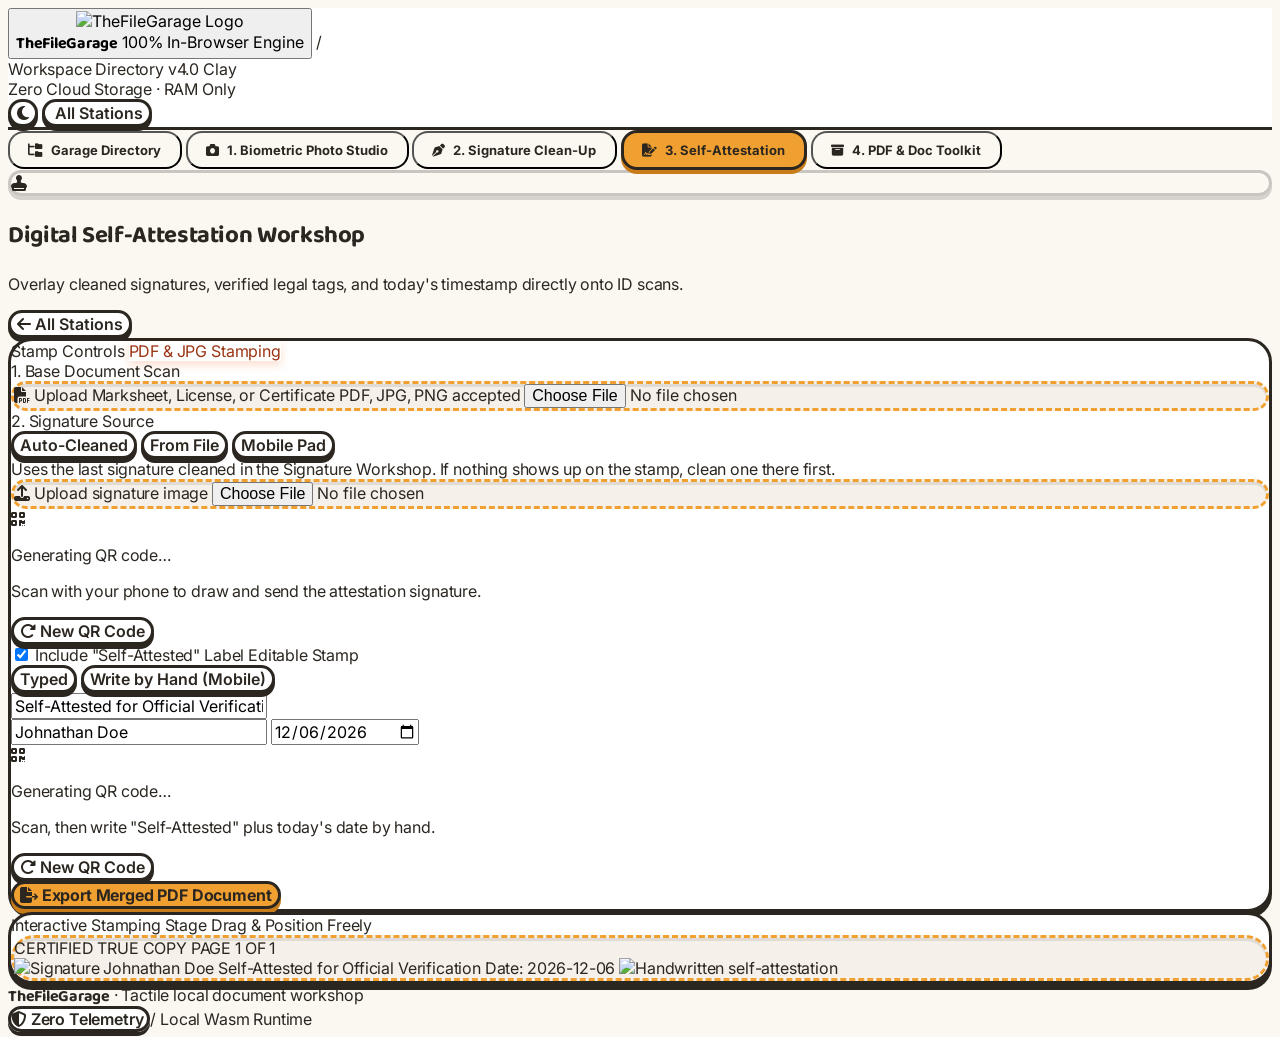
==== commit 673e32d2: "visual revamp" ====
--- a/attest.html
+++ b/attest.html
@@ -23,27 +23,27 @@
             theme: {
                 extend: {
                     colors: {
-                        primary: "#2333e7",
-                        "primary-container": "#4353ff",
-                        "primary-fixed-dim": "#bdc2ff",
-                        secondary: "#a43073",
-                        "secondary-container": "#fc79bd",
-                        "secondary-fixed": "#ffd8e7",
-                        tertiary: "#005d53",
-                        "tertiary-fixed": "#62fae3",
-                        "tertiary-fixed-dim": "#3cddc7",
-                        surface: "#f8f9ff",
-                        "surface-bright": "#f8f9ff",
-                        "surface-dim": "#cbdbf5",
+                        primary: "#F0A030",
+                        "primary-container": "#c87d1a",
+                        "primary-fixed-dim": "#f5d6a8",
+                        secondary: "#1B9C85",
+                        "secondary-container": "#15826d",
+                        "secondary-fixed": "#d4f4ed",
+                        tertiary: "#2E4374",
+                        "tertiary-fixed": "#7a9bcf",
+                        "tertiary-fixed-dim": "#5b7db3",
+                        surface: "#FBF7F1",
+                        "surface-bright": "#ffffff",
+                        "surface-dim": "#e8e3dd",
                         "surface-container-lowest": "#ffffff",
-                        "surface-container-low": "#eff4ff",
-                        "surface-container": "#e5eeff",
-                        "surface-container-high": "#dce9ff",
-                        "surface-container-highest": "#d3e4fe",
-                        "on-surface": "#0b1c30",
-                        "on-surface-variant": "#454556",
-                        outline: "#757688",
-                        "outline-variant": "#c5c5d9",
+                        "surface-container-low": "#f5f0ea",
+                        "surface-container": "#f0ebe5",
+                        "surface-container-high": "#e8e3dd",
+                        "surface-container-highest": "#e0dbd5",
+                        "on-surface": "#2B2620",
+                        "on-surface-variant": "#6b615a",
+                        outline: "#2B2620",
+                        "outline-variant": "#9d8f85",
                     },
                     borderRadius: {
                         DEFAULT: "1rem",
@@ -53,8 +53,8 @@
                         full: "9999px",
                     },
                     fontFamily: {
-                        sans: ["Plus Jakarta Sans", "Inter", "sans-serif"],
-                        heading: ["Space Grotesk", "Plus Jakarta Sans", "sans-serif"],
+                        sans: ["Inter", "sans-serif"],
+                        heading: ["Baloo 2", "Inter", "sans-serif"],
                         mono: ["JetBrains Mono", "ui-monospace", "monospace"],
                     },
                 },
@@ -65,7 +65,7 @@
 <link href="https://cdnjs.cloudflare.com/ajax/libs/font-awesome/6.5.1/css/all.min.css" rel="stylesheet">
 <link href="https://fonts.googleapis.com" rel="preconnect">
 <link crossorigin="" href="https://fonts.gstatic.com" rel="preconnect">
-<link href="https://fonts.googleapis.com/css2?family=Plus+Jakarta+Sans:wght@400;500;600;700;800&amp;family=Space+Grotesk:wght@500;600;700&amp;family=JetBrains+Mono:wght@400;500;600&amp;display=swap" rel="stylesheet">
+<link href="https://fonts.googleapis.com/css2?family=Baloo+2:wght@400;500;600;700;800&amp;family=Inter:wght@500;600;700&amp;family=JetBrains+Mono:wght@400;500;600&amp;display=swap" rel="stylesheet">
 <link href="https://fonts.googleapis.com/css2?family=Material+Symbols+Outlined:wght,FILL@100..700,0..1&amp;display=swap" rel="stylesheet">
 
 </head>
--- a/style.css
+++ b/style.css
@@ -1,17 +1,18 @@
 body {
-            font-family: "Plus Jakarta Sans", -apple-system, BlinkMacSystemFont, sans-serif;
-            background-color: #f4f6fb;
-            color: #0b1c30;
+            font-family: "Inter", -apple-system, BlinkMacSystemFont, sans-serif;
+            background-color: #FBF7F1;
+            color: #2B2620;
             letter-spacing: -0.01em;
             transition: background-color 0.3s ease, color 0.3s ease;
         }
         .dark body {
-            background-color: #000000;
-            color: #eceaff;
+            background-color: #1a1510;
+            color: #f5f0ea;
         }
         .heading-font {
-            font-family: "Space Grotesk", sans-serif;
-            letter-spacing: -0.025em;
+            font-family: "Baloo 2", sans-serif;
+            letter-spacing: -0.015em;
+            font-weight: 700;
         }
 
         /* Self-Attestation QR panels only: the qrcode@1.5.3 library draws its
@@ -87,202 +88,191 @@
             line-height: 1.4;
         }
 
-        /* Claymorphic 3D Pillow Surfaces */
+        /* Duolingo-style Claymorphic Surfaces - Solid Colors with Chunky Shadows */
         .clay-card {
             background: #ffffff;
-            border-radius: 1.75rem;
-            border: 1px solid rgba(255, 255, 255, 0.9);
-            box-shadow: 
-                14px 18px 36px -8px rgba(67, 83, 255, 0.08),
-                -8px -8px 24px rgba(255, 255, 255, 0.95),
-                inset 1px 2px 2px rgba(255, 255, 255, 1),
-                inset -3px -4px 7px rgba(35, 51, 231, 0.04);
-            transition: all 0.25s cubic-bezier(0.16, 1, 0.3, 1);
+            border-radius: 1.5rem;
+            border: 3px solid #2B2620;
+            box-shadow:
+                0 6px 0 #2B2620;
+            transition: all 0.15s cubic-bezier(0.34, 1.56, 0.64, 1);
         }
         .clay-card:hover {
-            box-shadow: 
-                18px 24px 44px -8px rgba(67, 83, 255, 0.12),
-                -10px -10px 28px rgba(255, 255, 255, 1),
-                inset 1px 2px 2px rgba(255, 255, 255, 1),
-                inset -3px -4px 7px rgba(35, 51, 231, 0.06);
+            transform: translateY(-2px);
+            box-shadow:
+                0 8px 0 #2B2620;
+        }
+        .clay-card:active {
+            transform: translateY(2px);
+            box-shadow:
+                0 2px 0 #2B2620;
         }
         .dark .clay-card {
-            background: #0d0f17;
-            border: 1px solid rgba(255, 255, 255, 0.07);
-            box-shadow: 
-                14px 18px 40px -4px rgba(0, 0, 0, 0.8),
-                -6px -6px 20px rgba(255, 255, 255, 0.02),
-                inset 1px 1.5px 1.5px rgba(255, 255, 255, 0.09),
-                inset -3px -4px 8px rgba(0, 0, 0, 0.9);
+            background: #2a2420;
+            border: 3px solid #F0A030;
+            box-shadow:
+                0 6px 0 #1a1510;
         }
         .dark .clay-card:hover {
-            border-color: rgba(67, 83, 255, 0.25);
-            box-shadow: 
-                16px 22px 48px -4px rgba(0, 0, 0, 0.9),
-                inset 1px 2px 2px rgba(255, 255, 255, 0.12),
-                inset -3px -4px 8px rgba(0, 0, 0, 0.95);
-        }
-
-        /* Tactile Clay Button (Primary) */
+            transform: translateY(-2px);
+            box-shadow:
+                0 8px 0 #1a1510;
+        }
+        .dark .clay-card:active {
+            transform: translateY(2px);
+            box-shadow:
+                0 2px 0 #1a1510;
+        }
+
+        /* Duolingo-style Primary Button - Chunky and Playful */
         .clay-btn-primary {
-            background: #2333e7;
-            color: #ffffff;
-            border-radius: 9999px;
+            background: #F0A030;
+            color: #2B2620;
+            border-radius: 1rem;
             font-weight: 700;
             letter-spacing: -0.01em;
-            box-shadow: 
-                0 10px 24px -4px rgba(35, 51, 231, 0.45),
-                inset 0 2px 3px rgba(255, 255, 255, 0.5),
-                inset 0 -3px 4px rgba(10, 20, 150, 0.5);
-            border: 1px solid rgba(255, 255, 255, 0.3);
-            transition: all 0.2s cubic-bezier(0.2, 0.8, 0.2, 1);
+            box-shadow:
+                0 5px 0 #c87d1a;
+            border: 3px solid #2B2620;
+            transition: all 0.1s ease;
         }
         .clay-btn-primary:hover {
-            transform: translateY(-2px);
-            box-shadow: 
-                0 14px 30px -4px rgba(35, 51, 231, 0.55),
-                inset 0 2.5px 4px rgba(255, 255, 255, 0.6),
-                inset 0 -3px 5px rgba(10, 20, 150, 0.6);
+            transform: translateY(-3px);
+            box-shadow:
+                0 8px 0 #c87d1a;
         }
         .clay-btn-primary:active {
-            transform: translateY(1px) scale(0.98);
-            box-shadow: 
-                0 4px 10px rgba(35, 51, 231, 0.4),
-                inset 0 3px 5px rgba(10, 20, 150, 0.6);
-        }
-
-        /* Tactile Clay Secondary Pill */
+            transform: translateY(2px);
+            box-shadow:
+                0 2px 0 #c87d1a;
+        }
+
+        /* Duolingo-style Secondary Pill */
         .clay-pill {
             background: #ffffff;
-            border: 1px solid rgba(67, 83, 255, 0.12);
-            color: #0b1c30;
-            border-radius: 9999px;
+            border: 3px solid #2B2620;
+            color: #2B2620;
+            border-radius: 1rem;
             font-weight: 600;
-            box-shadow: 
-                4px 6px 14px rgba(67, 83, 255, 0.06),
-                -3px -3px 10px rgba(255, 255, 255, 0.9),
-                inset 1px 1.5px 2px rgba(255, 255, 255, 0.9),
-                inset -2px -2px 4px rgba(0, 0, 0, 0.03);
-            transition: all 0.2s ease;
+            box-shadow:
+                0 4px 0 #2B2620;
+            transition: all 0.1s ease;
         }
         .clay-pill:hover {
-            background: #f8f9ff;
-            color: #2333e7;
-            transform: translateY(-1px);
-            border-color: rgba(35, 51, 231, 0.3);
-            box-shadow: 
-                6px 10px 18px rgba(67, 83, 255, 0.1),
-                -4px -4px 12px rgba(255, 255, 255, 1);
+            background: #1B9C85;
+            color: #ffffff;
+            transform: translateY(-2px);
+            box-shadow:
+                0 6px 0 #156e5e;
+        }
+        .clay-pill:active {
+            transform: translateY(2px);
+            box-shadow:
+                0 2px 0 #2B2620;
         }
         .dark .clay-pill {
-            background: #141724;
-            border: 1px solid rgba(255, 255, 255, 0.08);
-            color: #eceaff;
-            box-shadow: 
-                4px 6px 16px rgba(0, 0, 0, 0.6),
-                -2px -2px 8px rgba(255, 255, 255, 0.02),
-                inset 1px 1px 2px rgba(255, 255, 255, 0.08),
-                inset -2px -2px 4px rgba(0, 0, 0, 0.5);
+            background: #2a2420;
+            border: 3px solid #F0A030;
+            color: #F0A030;
+            box-shadow:
+                0 4px 0 #c87d1a;
         }
         .dark .clay-pill:hover {
-            background: #1b2033;
-            color: #bdc2ff;
-            border-color: rgba(67, 83, 255, 0.4);
-        }
-
-        /* Inset Well / Dropzone (Hot Coffee Area) */
+            background: #1B9C85;
+            color: #ffffff;
+            border-color: #1B9C85;
+            box-shadow:
+                0 6px 0 #156e5e;
+        }
+        .dark .clay-pill:active {
+            transform: translateY(2px);
+            box-shadow:
+                0 2px 0 #156e5e;
+        }
+
+        /* Duolingo-style Inset Well / Dropzone */
         .clay-inset {
-            background: #eef3ff;
+            background: #f5f0ea;
             border-radius: 1.5rem;
-            border: 2px dashed rgba(67, 83, 255, 0.25);
-            box-shadow: 
-                inset 4px 5px 12px rgba(35, 51, 231, 0.08),
-                inset -4px -5px 12px rgba(255, 255, 255, 0.9),
-                0 2px 4px rgba(255, 255, 255, 0.8);
-            transition: all 0.25s ease;
+            border: 3px dashed #F0A030;
+            box-shadow:
+                inset 0 3px 0 rgba(43, 38, 32, 0.1);
+            transition: all 0.15s ease;
         }
         .clay-inset:hover, .clay-inset.dragover {
-            border-color: #2333e7;
-            background: #e6edff;
-            box-shadow: 
-                inset 5px 7px 16px rgba(35, 51, 231, 0.14),
-                inset -5px -7px 16px rgba(255, 255, 255, 1);
+            border-color: #1B9C85;
+            background: #e8e3dd;
+            border-style: solid;
+            transform: scale(1.02);
         }
         .dark .clay-inset {
-            background: #08090f;
-            border: 2px dashed rgba(67, 83, 255, 0.3);
-            box-shadow: 
-                inset 5px 6px 16px rgba(0, 0, 0, 0.9),
-                inset -2px -2px 8px rgba(255, 255, 255, 0.03),
-                0 1px 2px rgba(255, 255, 255, 0.02);
+            background: #2a2420;
+            border: 3px dashed #F0A030;
+            box-shadow:
+                inset 0 3px 0 rgba(0, 0, 0, 0.3);
         }
         .dark .clay-inset:hover, .dark .clay-inset.dragover {
-            border-color: #4353ff;
-            background: #0a0d18;
-            box-shadow: 
-                inset 6px 8px 20px rgba(0, 0, 0, 0.95),
-                inset -2px -2px 10px rgba(67, 83, 255, 0.1);
-        }
-
-        /* Opaque clay top and sub navigation */
+            border-color: #1B9C85;
+            background: #342e28;
+            border-style: solid;
+            transform: scale(1.02);
+        }
+
+        /* Solid Navigation Bar - No Glass */
         .glass-bar {
-            background: rgba(255, 255, 255, 0.75);
-            border-bottom: 1px solid rgba(255, 255, 255, 0.8);
+            background: #ffffff;
+            border-bottom: 3px solid #2B2620;
         }
         .dark .glass-bar {
-            background: #0d0f17;
-            border-bottom: 1px solid rgba(255, 255, 255, 0.08);
-        }
-
-        /* 3D Navigation Tab Buttons */
+            background: #2a2420;
+            border-bottom: 3px solid #F0A030;
+        }
+
+        /* Duolingo-style Navigation Tabs */
         .clay-tab {
-            border-radius: 9999px;
+            border-radius: 1rem;
             font-size: 13px;
             font-weight: 700;
             padding: 0.55rem 1.15rem;
-            color: #5b657e;
+            color: #2B2620;
             display: inline-flex;
             align-items: center;
             gap: 0.5rem;
-            transition: all 0.2s cubic-bezier(0.16, 1, 0.3, 1);
+            transition: all 0.1s ease;
+            background: transparent;
         }
         .clay-tab:hover {
-            color: #2333e7;
-            background: rgba(255, 255, 255, 0.6);
+            color: #F0A030;
+            background: #f5f0ea;
         }
         .dark .clay-tab {
-            color: #8c97b5;
+            color: #F0A030;
         }
         .dark .clay-tab:hover {
-            color: #eceaff;
-            background: rgba(255, 255, 255, 0.05);
+            color: #ffffff;
+            background: #3a3430;
         }
         .clay-tab.active {
-            background: #ffffff;
-            color: #2333e7;
-            box-shadow: 
-                6px 8px 18px rgba(35, 51, 231, 0.15),
-                -4px -4px 12px rgba(255, 255, 255, 1),
-                inset 1.5px 2px 2px rgba(255, 255, 255, 1);
-            border: 1px solid rgba(67, 83, 255, 0.2);
+            background: #F0A030;
+            color: #2B2620;
+            box-shadow:
+                0 4px 0 #c87d1a;
+            border: 3px solid #2B2620;
         }
         .dark .clay-tab.active {
-            background: #1b2038;
-            color: #bdc2ff;
-            box-shadow: 
-                6px 8px 22px rgba(0, 0, 0, 0.8),
-                inset 1.5px 1.5px 2px rgba(255, 255, 255, 0.12),
-                inset -2px -2px 6px rgba(0, 0, 0, 0.6);
-            border: 1px solid rgba(67, 83, 255, 0.35);
-        }
-
-        /* 3D Token Badges */
+            background: #F0A030;
+            color: #2B2620;
+            box-shadow:
+                0 4px 0 #c87d1a;
+            border: 3px solid #1a1510;
+        }
+
+        /* Duolingo-style Token Badges */
         .clay-token {
             border-radius: 1.25rem;
-            box-shadow: 
-                6px 8px 16px -2px rgba(0, 0, 0, 0.08),
-                inset 1.5px 2px 2px rgba(255, 255, 255, 0.6),
-                inset -2px -3px 4px rgba(0, 0, 0, 0.1);
+            box-shadow:
+                0 4px 0 rgba(0, 0, 0, 0.15);
+            border: 3px solid rgba(0, 0, 0, 0.2);
         }
 
         /* Hot Coffee decorative glow overlay */
@@ -488,16 +478,18 @@
             margin-top: 0.2rem;
         }
 
-/* Shared TheFileGarage finish — preserved selectors, consolidated visual language */
+/* Beaver-Inspired Duolingo Color System */
 :root {
-  --tfg-primary: #2333e7;
-  --tfg-primary-strong: #1726c5;
-  --tfg-surface: #f8f9ff;
-  --tfg-canvas: #f4f6fb;
-  --tfg-ink: #0b1c30;
-  --tfg-muted: #5b657e;
-  --tfg-outline: #c5c5d9;
-  --tfg-radius: 1.25rem;
+  --tfg-primary: #F0A030;
+  --tfg-primary-strong: #c87d1a;
+  --tfg-surface: #ffffff;
+  --tfg-canvas: #FBF7F1;
+  --tfg-ink: #2B2620;
+  --tfg-muted: #6b615a;
+  --tfg-outline: #2B2620;
+  --tfg-teal: #1B9C85;
+  --tfg-navy: #2E4374;
+  --tfg-radius: 1rem;
 }
 
 *, *::before, *::after { box-sizing: border-box; }
@@ -511,13 +503,13 @@
 .clay-token, .clay-inset, .clay-dropdown-panel, .clay-dropdown-option {
   background-image: none !important;
 }
-.clay-btn-primary { background-color: var(--tfg-primary) !important; }
+.clay-btn-primary { background-color: var(--tfg-primary) !important; color: var(--tfg-ink) !important; }
 .clay-btn-primary:hover { background-color: var(--tfg-primary-strong) !important; }
 .clay-btn-secondary { background-color: #fff !important; }
-.dark .clay-btn-secondary { background-color: #141724 !important; }
+.dark .clay-btn-secondary { background-color: #2a2420 !important; }
 .clay-tab { background-color: transparent; }
-.clay-tab.active { background-color: #fff !important; }
-.dark .clay-tab.active { background-color: #1b2038 !important; }
+.clay-tab.active { background-color: var(--tfg-primary) !important; color: var(--tfg-ink) !important; }
+.dark .clay-tab.active { background-color: var(--tfg-primary) !important; color: var(--tfg-ink) !important; }
 
 /* Drop feedback remains vivid and functional, without blur or decorative glow. */
 .coffee-drag-overlay { background: rgb(234 88 12 / 0.96) !important; }
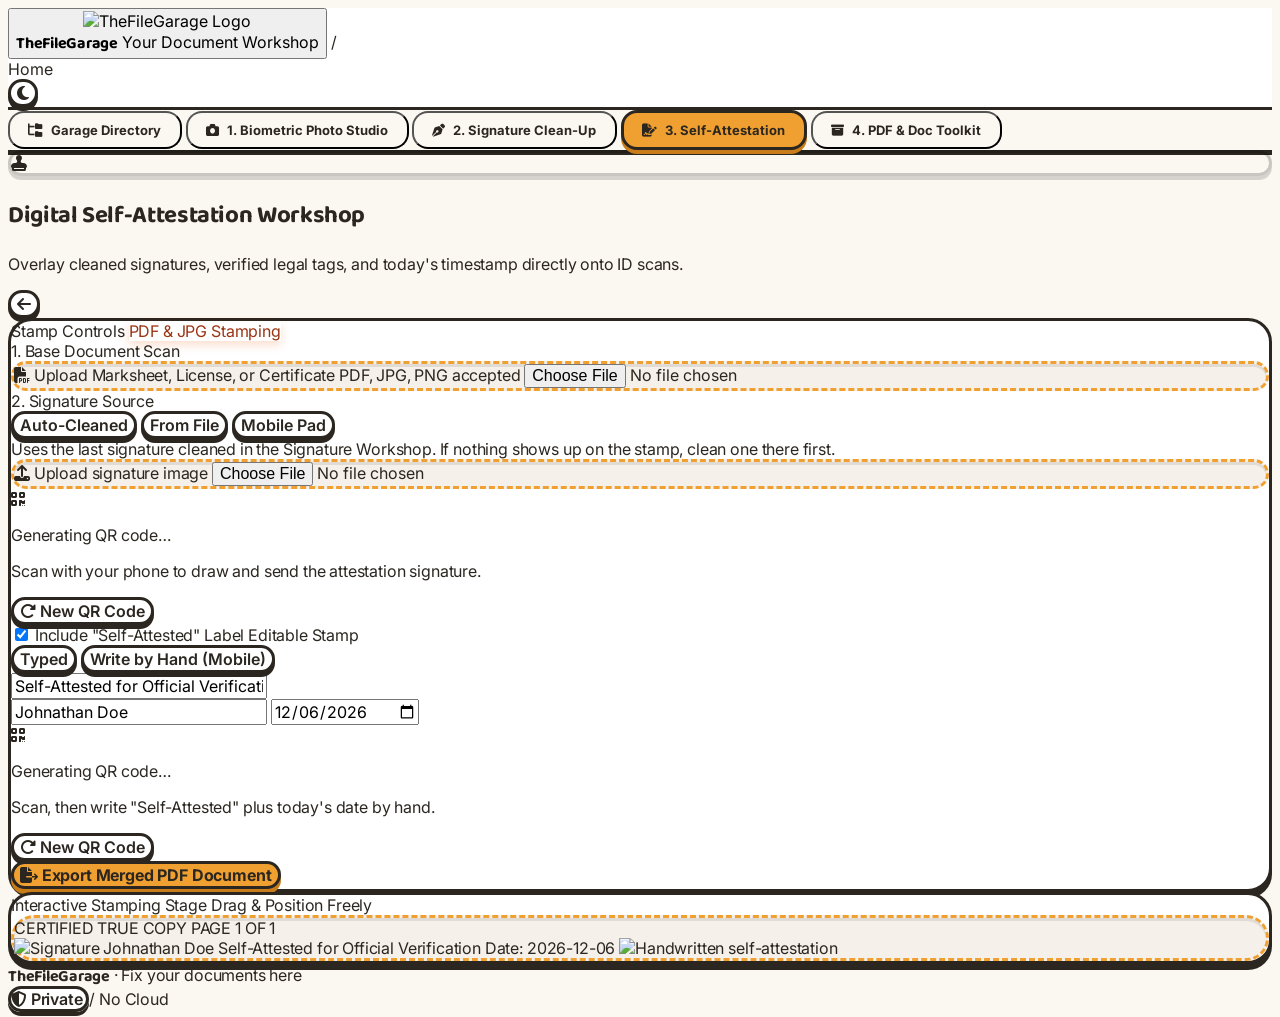
==== commit 863b7277: "VISUAL ENHANCEMENTS 2" ====
--- a/attest.html
+++ b/attest.html
@@ -75,44 +75,38 @@
 <!-- Toast notification stack (replaces alert() popups) -->
 <div id="toastStack"></div>
 <!-- Ambient Clay Floating Glows -->
-<div class="clay-mesh-blob w-96 h-96 -top-20 -left-20 bg-primary-fixed-dim/60 animate-pulse"></div>
+<div class="clay-mesh-blob w-96 h-96 -top-20 -left-20 bg-primary-fixed-dim/60 "></div>
 <div class="clay-mesh-blob w-[32rem] h-[32rem] top-1/3 -right-24 bg-secondary-fixed/70"></div>
 <div class="clay-mesh-blob w-96 h-96 bottom-10 left-1/4 bg-tertiary-fixed/40"></div>
 <!-- Glassmorphic Top Navbar -->
 <header class="glass-bar sticky top-0 z-50 px-4 sm:px-8 py-3.5 transition-colors">
 <div class="max-w-7xl mx-auto flex items-center justify-between gap-3 relative z-10">
 <div class="flex items-center gap-3">
-<button class="flex items-center gap-2.5 group p-1 -ml-1 rounded-2xl hover:opacity-90 transition-all" onclick="location.href='index.html'">
-<img alt="TheFileGarage Logo" class="w-10 h-10 rounded-2xl object-contain drop-shadow-[0_4px_8px_rgba(35,51,231,0.03)] group-hover:scale-105 transition-transform" src="https://lh3.googleusercontent.com/aida/[base64]">
+<button class="flex items-center gap-2.5 group p-1 -ml-1 rounded-2xl  transition-all" onclick="location.href='index.html'">
+<img alt="TheFileGarage Logo" class="w-10 h-10 rounded-2xl object-contain  group-hover:scale-105 transition-transform" src="https://lh3.googleusercontent.com/aida/[base64]">
 <div class="text-left">
 <span class="text-base font-extrabold text-slate-900 dark:text-white tracking-tight heading-font block leading-none">TheFileGarage</span>
-<span class="text-[10px] font-bold text-primary dark:text-indigo-400 font-mono">100% In-Browser Engine</span>
+<span class="text-[10px] font-bold text-primary dark:text-indigo-400 font-mono">Your Document Workshop</span>
 </div>
 </button>
 <span class="text-slate-300 dark:text-slate-800 text-sm select-none">/</span>
 <div class="hidden sm:flex items-center gap-2 text-xs font-semibold text-slate-600 dark:text-slate-300">
-<span class="text-slate-900 dark:text-white font-bold" id="breadcrumbCurrent">Workspace Directory</span>
-<span class="px-2 py-0.5 rounded-full text-[10px] font-mono font-bold bg-primary/10 text-primary dark:text-indigo-300 border border-primary/20">v4.0 Clay</span>
+<span class="text-slate-900 dark:text-white font-bold" id="breadcrumbCurrent">Home</span>
+<span class="px-2 py-0.5 rounded-full text-[10px] font-mono font-bold bg-primary/10 text-primary dark:text-indigo-300 border border-primary/20"></span>
 </div>
 </div>
 <div class="flex items-center gap-2.5">
-<div class="hidden lg:flex items-center gap-2 px-3.5 py-1.5 rounded-full bg-white/80 dark:bg-[#121524]/80 border border-white/60 dark:border-white/10 text-[11px] font-bold text-slate-700 dark:text-slate-200 shadow-sm">
-<span class="w-2 h-2 rounded-full bg-emerald-500 animate-pulse shadow-[0_0_10px_rgba(16,185,129,0.9)]"></span>
-<span class="">Zero Cloud Storage · RAM Only</span>
-</div>
+
 <button class="clay-pill w-10 h-10 flex items-center justify-center text-slate-700 dark:text-amber-400 transition" id="themeToggleBtn" onclick="toggleGlobalTheme()" title="Toggle Light / Pure Black Dark mode">
 <i class="fa-solid fa-moon text-sm" id="themeToggleIcon"></i>
 </button>
-<button class="clay-pill px-4 py-2 text-xs font-bold text-slate-800 dark:text-slate-100 flex items-center gap-1.5" onclick="location.href='index.html'">
-<i class="fa-solid fa-grid-2 text-primary"></i>
-<span class="">All Stations</span>
-</button>
+
 </div>
 </div>
 </header>
 <!-- Sub-Nav Pill Strip (3D Clay switcher for all 4 workbench tools) -->
 <div class="max-w-7xl w-full mx-auto px-4 sm:px-6 lg:px-8 pt-5 pb-3 relative z-10">
-<div class="p-2 rounded-full bg-white/70 dark:bg-[#0c0e18]/80  border border-white/90 dark:border-white/10 flex items-center gap-1.5 overflow-x-auto shadow-[0_12px_32px_-6px_rgba(35,51,231,0.08)] dark:shadow-[0_12px_32px_-6px_rgba(0,0,0,0.8)]">
+<div class="p-2 rounded-2xl bg-white dark:bg-[#2a2420] border-3 border-[#2B2620] dark:border-[#F0A030] flex items-center gap-1.5 overflow-x-auto" style="box-shadow: 0 5px 0 #2B2620;">
 <button class="clay-tab flex-1 justify-center whitespace-nowrap" id="tabNav-hub" onclick="location.href='index.html'">
 <span class="text-base"><i class="fa-solid fa-folder-tree" aria-hidden="true"></i></span>
 <span class="">Garage Directory</span>
@@ -149,7 +143,7 @@
 </div>
 </div>
 <button class="clay-pill px-4 py-2 text-xs text-slate-600 dark:text-slate-300 flex items-center gap-2" onclick="switchMainTab('hub')">
-<i class="fa-solid fa-arrow-left text-[10px]"></i> All Stations
+<i class="fa-solid fa-arrow-left text-[10px]"></i> 
                 </button>
 </div>
 <div class="grid grid-cols-12 gap-6 items-stretch">
@@ -167,7 +161,7 @@
 <!-- Hot Coffee Drag Overlay (Part 3 Spec - strictly hidden initially) -->
 <div class="coffee-drag-overlay hidden" id="attestDragOverlay">
 <div class="w-12 h-12 rounded-full bg-white/20 flex items-center justify-center mb-1 shadow-inner">
-<span class="text-3xl filter drop-shadow animate-coffee"></span>
+<span class="text-3xl filter drop-shadow "></span>
 </div>
 <p class="coffee-message">Drop it like it's hot coffee!</p>
 <p class="coffee-submessage">Instant local client-side processing</p>
@@ -298,19 +292,19 @@
 </div>
 </section>
 <!-- Glassmorphic / Clay Footer -->
-<footer class="border-t border-black/[0.06] dark:border-white/[0.08] bg-white/40 dark:bg-black/40  py-6 px-6 text-xs text-slate-500 dark:text-slate-400 transition-colors mt-auto relative z-10">
+<footer class="border-t-3 border-[#2B2620] dark:border-[#F0A030] bg-white dark:bg-[#2a2420] py-6 px-6 text-xs text-slate-500 dark:text-slate-400 transition-colors mt-auto relative z-10">
 <div class="max-w-7xl mx-auto flex flex-col sm:flex-row items-center justify-between gap-4">
 <div class="flex items-center gap-2.5">
 <span class="font-black text-slate-900 dark:text-white heading-font">TheFileGarage</span>
 <span class="text-slate-300 dark:text-slate-700">·</span>
-<span class="">Tactile local document workshop</span>
+<span class="">Fix your documents here</span>
 </div>
 <div class="flex items-center gap-3 text-[11px] font-mono">
 <span class="clay-pill px-3 py-1 font-bold text-emerald-600 dark:text-emerald-400 flex items-center gap-1.5">
-<i class="fa-solid fa-shield-halved text-[10px]"></i> Zero Telemetry
+<i class="fa-solid fa-shield-halved text-[10px]"></i> Private
                 </span>
 <span class="text-slate-300 dark:text-slate-700">/</span>
-<span class="font-semibold">Local Wasm Runtime</span>
+<span class="font-semibold">No Cloud</span>
 </div>
 </div>
 </footer>
@@ -415,7 +409,7 @@
         let currentActiveCategory = "exams";
 
         const BREADCRUMB_MAP = {
-            hub: "Workspace Directory",
+            hub: "Home",
             photo: "1. Biometric Photo Studio",
             signature: "2. Signature Clean-Up",
             attest: "3. Digital Self-Attestation",
--- a/style.css
+++ b/style.css
@@ -309,18 +309,7 @@
             transform: scale(0.96) translateY(0);
         }
 
-        /* Hover spec-reveal strip on workbench cards */
-        .spec-reveal {
-            max-height: 0;
-            opacity: 0;
-            overflow: hidden;
-            transition: max-height 0.3s cubic-bezier(0.16, 1, 0.3, 1), opacity 0.25s ease, margin-top 0.3s ease;
-        }
-        .group:hover .spec-reveal {
-            max-height: 2.5rem;
-            opacity: 1;
-            margin-top: 0.5rem;
-        }
+        /* Removed spec-reveal hover animations for cleaner Duolingo style */
 
         /* Toast notifications — replaces alert() popups */
         #toastStack {
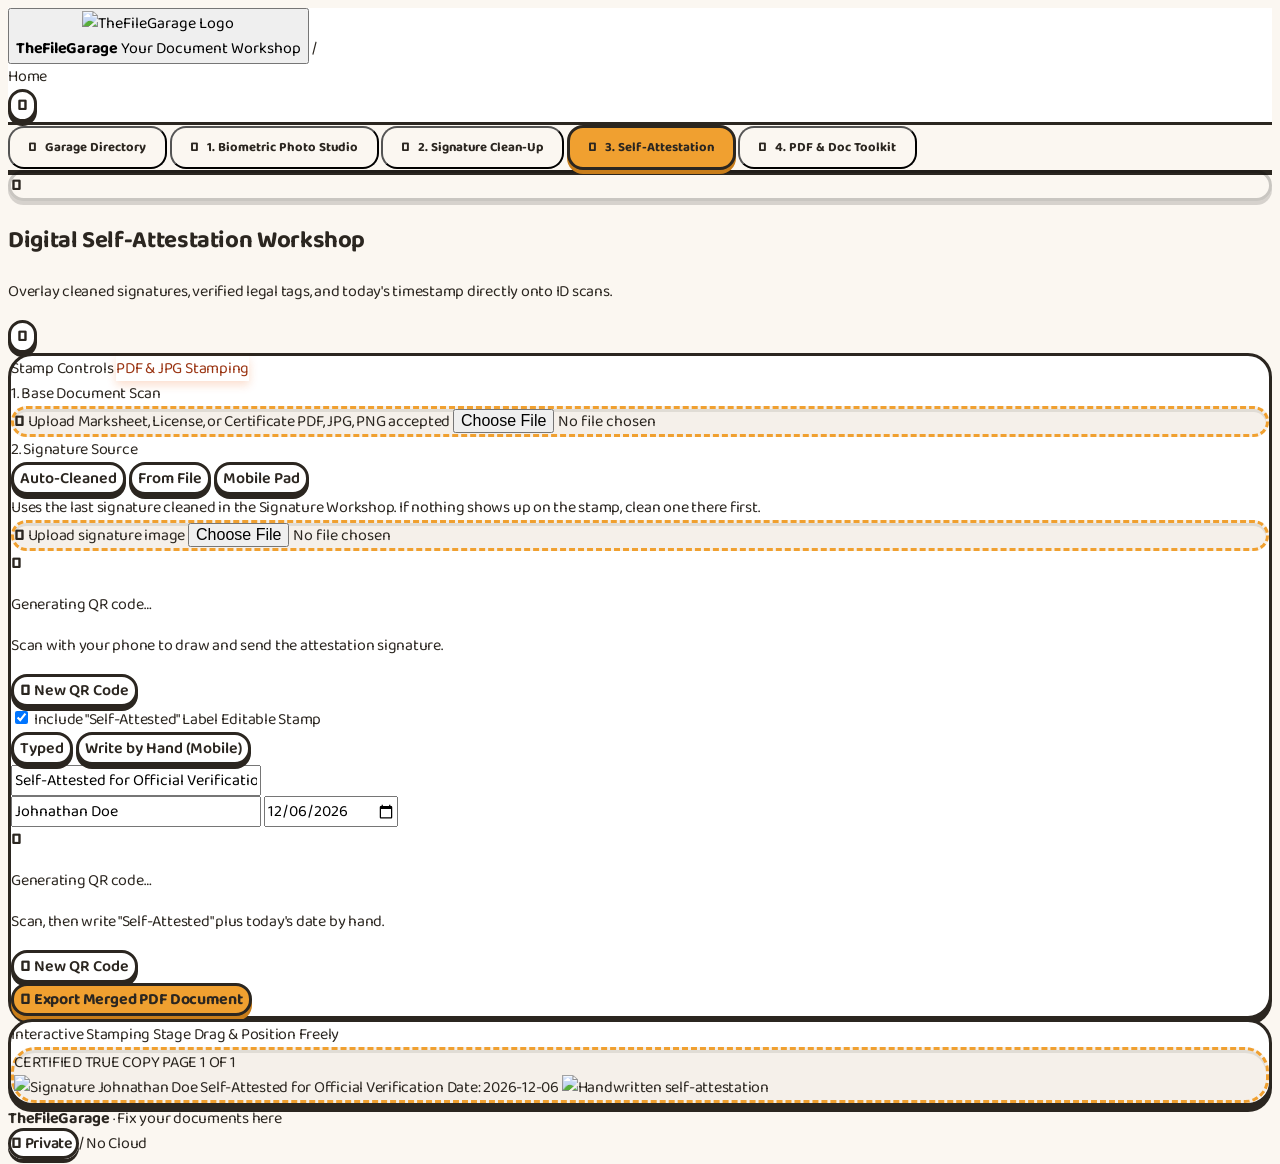
==== commit 763cb856: "VISUAL ENHANCEMENTS 3" ====
--- a/attest.html
+++ b/attest.html
@@ -53,8 +53,8 @@
                         full: "9999px",
                     },
                     fontFamily: {
-                        sans: ["Inter", "sans-serif"],
-                        heading: ["Baloo 2", "Inter", "sans-serif"],
+                        sans: ["Baloo 2", "sans-serif"],
+                        heading: ["Baloo 2", "sans-serif"],
                         mono: ["JetBrains Mono", "ui-monospace", "monospace"],
                     },
                 },
@@ -65,11 +65,11 @@
 <link href="https://cdnjs.cloudflare.com/ajax/libs/font-awesome/6.5.1/css/all.min.css" rel="stylesheet">
 <link href="https://fonts.googleapis.com" rel="preconnect">
 <link crossorigin="" href="https://fonts.gstatic.com" rel="preconnect">
-<link href="https://fonts.googleapis.com/css2?family=Baloo+2:wght@400;500;600;700;800&amp;family=Inter:wght@500;600;700&amp;family=JetBrains+Mono:wght@400;500;600&amp;display=swap" rel="stylesheet">
+<link href="https://fonts.googleapis.com/css2?family=Baloo+2:wght@400;500;600;700;800&amp;family=JetBrains+Mono:wght@400;500;600&amp;display=swap" rel="stylesheet">
 <link href="https://fonts.googleapis.com/css2?family=Material+Symbols+Outlined:wght,FILL@100..700,0..1&amp;display=swap" rel="stylesheet">
 
 </head>
-<body class="min-h-screen flex flex-col antialiased relative overflow-x-hidden selection:bg-indigo-500 selection:text-white">
+<body class="min-h-screen flex flex-col antialiased relative overflow-x-hidden selection:bg-primary/100 selection:text-white">
 <!-- Ambient cursor-reactive light (dark mode only) -->
 <div id="ambientCursorLight"></div>
 <!-- Toast notification stack (replaces alert() popups) -->
@@ -85,19 +85,19 @@
 <button class="flex items-center gap-2.5 group p-1 -ml-1 rounded-2xl  transition-all" onclick="location.href='index.html'">
 <img alt="TheFileGarage Logo" class="w-10 h-10 rounded-2xl object-contain  group-hover:scale-105 transition-transform" src="https://lh3.googleusercontent.com/aida/[base64]">
 <div class="text-left">
-<span class="text-base font-extrabold text-slate-900 dark:text-white tracking-tight heading-font block leading-none">TheFileGarage</span>
-<span class="text-[10px] font-bold text-primary dark:text-indigo-400 font-mono">Your Document Workshop</span>
+<span class="text-base font-extrabold text-[#2B2620] dark:text-white tracking-tight heading-font block leading-none">TheFileGarage</span>
+<span class="text-[10px] font-bold text-primary dark:text-primary ">Your Document Workshop</span>
 </div>
 </button>
-<span class="text-slate-300 dark:text-slate-800 text-sm select-none">/</span>
-<div class="hidden sm:flex items-center gap-2 text-xs font-semibold text-slate-600 dark:text-slate-300">
-<span class="text-slate-900 dark:text-white font-bold" id="breadcrumbCurrent">Home</span>
-<span class="px-2 py-0.5 rounded-full text-[10px] font-mono font-bold bg-primary/10 text-primary dark:text-indigo-300 border border-primary/20"></span>
+<span class="text-[#9d8f85] dark:text-[#2B2620] text-sm select-none">/</span>
+<div class="hidden sm:flex items-center gap-2 text-xs font-semibold text-[#6b615a] dark:text-[#9d8f85]">
+<span class="text-[#2B2620] dark:text-white font-bold" id="breadcrumbCurrent">Home</span>
+<span class="px-2 py-0.5 rounded-full text-[10px] font-mono font-bold bg-primary/10 text-primary dark:text-primary border border-primary/20"></span>
 </div>
 </div>
 <div class="flex items-center gap-2.5">
 
-<button class="clay-pill w-10 h-10 flex items-center justify-center text-slate-700 dark:text-amber-400 transition" id="themeToggleBtn" onclick="toggleGlobalTheme()" title="Toggle Light / Pure Black Dark mode">
+<button class="clay-pill w-10 h-10 flex items-center justify-center text-[#2B2620] dark:text-amber-400 transition" id="themeToggleBtn" onclick="toggleGlobalTheme()" title="Toggle Light / Pure Black Dark mode">
 <i class="fa-solid fa-moon text-sm" id="themeToggleIcon"></i>
 </button>
 
@@ -138,11 +138,11 @@
 <i class="fa-solid fa-stamp"></i>
 </div>
 <div>
-<h2 class="text-xl font-bold heading-font text-slate-900 dark:text-white">Digital Self-Attestation Workshop</h2>
-<p class="text-xs text-slate-500 dark:text-slate-400 font-medium">Overlay cleaned signatures, verified legal tags, and today's timestamp directly onto ID scans.</p>
-</div>
-</div>
-<button class="clay-pill px-4 py-2 text-xs text-slate-600 dark:text-slate-300 flex items-center gap-2" onclick="switchMainTab('hub')">
+<h2 class="text-xl font-bold heading-font text-[#2B2620] dark:text-white">Digital Self-Attestation Workshop</h2>
+<p class="text-xs text-[#6b615a] dark:text-[#9d8f85] font-medium">Overlay cleaned signatures, verified legal tags, and today's timestamp directly onto ID scans.</p>
+</div>
+</div>
+<button class="clay-pill px-4 py-2 text-xs text-[#6b615a] dark:text-[#9d8f85] flex items-center gap-2" onclick="switchMainTab('hub')">
 <i class="fa-solid fa-arrow-left text-[10px]"></i> 
                 </button>
 </div>
@@ -156,7 +156,7 @@
 </div>
 <!-- 1. Document Upload Dropzone -->
 <div class="space-y-1.5">
-<label class="text-[11px] font-bold text-slate-700 dark:text-slate-300 uppercase tracking-wide">1. Base Document Scan</label>
+<label class="text-[11px] font-bold text-[#2B2620] dark:text-[#9d8f85] uppercase tracking-wide">1. Base Document Scan</label>
 <div class="clay-inset h-28 flex flex-col items-center justify-center cursor-pointer text-center p-3 relative overflow-hidden" id="docDropZone">
 <!-- Hot Coffee Drag Overlay (Part 3 Spec - strictly hidden initially) -->
 <div class="coffee-drag-overlay hidden" id="attestDragOverlay">
@@ -167,28 +167,28 @@
 <p class="coffee-submessage">Instant local client-side processing</p>
 </div>
 <i class="fa-solid fa-file-pdf text-xl text-amber-500 mb-1"></i>
-<span class="text-xs font-bold text-slate-800 dark:text-slate-200">Upload Marksheet, License, or Certificate</span>
-<span class="text-[10px] text-slate-400">PDF, JPG, PNG accepted</span>
+<span class="text-xs font-bold text-[#2B2620] dark:text-[#f5f0ea]">Upload Marksheet, License, or Certificate</span>
+<span class="text-[10px] text-[#9d8f85]">PDF, JPG, PNG accepted</span>
 <input accept="image/*,application/pdf" class="hidden" id="attestDocInput" type="file">
 </div>
 </div>
 <!-- 2. Signature Source Choice for Overlay -->
 <div class="space-y-3">
-<label class="text-[11px] font-bold text-slate-700 dark:text-slate-300 uppercase tracking-wide">2. Signature Source</label>
+<label class="text-[11px] font-bold text-[#2B2620] dark:text-[#9d8f85] uppercase tracking-wide">2. Signature Source</label>
 <div class="grid grid-cols-3 gap-2">
 <button class="clay-pill py-2 text-xs font-bold text-amber-700 dark:text-amber-300 border-amber-400/50" id="attestSigMode-auto" onclick="switchAttestSigMode('auto')">Auto-Cleaned</button>
-<button class="clay-pill py-2 text-xs font-medium text-slate-600 dark:text-slate-400" id="attestSigMode-file" onclick="switchAttestSigMode('file')">From File</button>
-<button class="clay-pill py-2 text-xs font-medium text-slate-600 dark:text-slate-400" id="attestSigMode-mobile" onclick="switchAttestSigMode('mobile')">Mobile Pad</button>
+<button class="clay-pill py-2 text-xs font-medium text-[#6b615a] dark:text-[#9d8f85]" id="attestSigMode-file" onclick="switchAttestSigMode('file')">From File</button>
+<button class="clay-pill py-2 text-xs font-medium text-[#6b615a] dark:text-[#9d8f85]" id="attestSigMode-mobile" onclick="switchAttestSigMode('mobile')">Mobile Pad</button>
 </div>
 <!-- Auto-Cleaned: pulls whatever is currently sitting in the Signature Workshop preview -->
-<div class="p-3 rounded-xl bg-[#f4f6fb] dark:bg-[#131724] text-[11px] text-slate-500 dark:text-slate-400 font-medium" id="attestSigPanel-auto">
+<div class="p-3 rounded-xl bg-[#f4f6fb] dark:bg-[#131724] text-[11px] text-[#6b615a] dark:text-[#9d8f85] font-medium" id="attestSigPanel-auto">
 Uses the last signature cleaned in the Signature Workshop. If nothing shows up on the stamp, clean one there first.
 </div>
 <!-- From File: simple upload, independent of the Part 2 uploader -->
 <div class="hidden space-y-2" id="attestSigPanel-file">
 <div class="clay-inset h-20 flex flex-col items-center justify-center cursor-pointer text-center p-2" id="attestSigFileDropZone">
 <i class="fa-solid fa-upload text-sm text-amber-500 mb-1"></i>
-<span class="text-[11px] font-bold text-slate-700 dark:text-slate-300">Upload signature image</span>
+<span class="text-[11px] font-bold text-[#2B2620] dark:text-[#9d8f85]">Upload signature image</span>
 <input accept="image/*" class="hidden" id="attestSigFileInput" type="file">
 </div>
 </div>
@@ -196,12 +196,12 @@
 <div class="hidden p-4 bg-[#f4f6fb] dark:bg-[#131724] rounded-2xl" id="attestSigPanel-mobile">
 <div class="flex flex-row items-center gap-4">
 <div class="w-[216px] h-[216px] shrink-0 bg-white p-2 rounded-2xl flex items-center justify-center border border-black/[0.08] shadow-md" id="attestMobileQr">
-<i class="fa-solid fa-qrcode text-5xl text-slate-900"></i>
+<i class="fa-solid fa-qrcode text-5xl text-[#2B2620]"></i>
 </div>
 <div class="flex-1 text-left space-y-1.5">
-<p class="text-xs font-bold text-slate-900 dark:text-white" id="attestMobileStatus">Generating QR code…</p>
-<p class="text-[11px] text-slate-500 dark:text-slate-400">Scan with your phone to draw and send the attestation signature.</p>
-<button class="clay-pill px-4 py-1.5 text-[11px] font-bold text-slate-700 dark:text-slate-200" onclick="refreshAttestMobileSession()">
+<p class="text-xs font-bold text-[#2B2620] dark:text-white" id="attestMobileStatus">Generating QR code…</p>
+<p class="text-[11px] text-[#6b615a] dark:text-[#9d8f85]">Scan with your phone to draw and send the attestation signature.</p>
+<button class="clay-pill px-4 py-1.5 text-[11px] font-bold text-[#2B2620] dark:text-[#f5f0ea]" onclick="refreshAttestMobileSession()">
 <i class="fa-solid fa-rotate-right mr-1"></i> New QR Code
 </button>
 </div>
@@ -210,33 +210,33 @@
 <!-- 3. Self-Attested Block Configuration -->
 <div class="p-4 rounded-2xl bg-[#f4f6fb] dark:bg-[#131724] border border-black/[0.06] dark:border-white/[0.08] space-y-3">
 <div class="flex items-center justify-between">
-<label class="flex items-center gap-2 text-xs font-bold text-slate-900 dark:text-white cursor-pointer">
+<label class="flex items-center gap-2 text-xs font-bold text-[#2B2620] dark:text-white cursor-pointer">
 <input checked="" class="w-4 h-4 accent-amber-500 rounded cursor-pointer" id="attestTextCheck" type="checkbox">
 <span class="">Include "Self-Attested" Label</span>
 </label>
-<span class="text-[10px] font-mono text-slate-400">Editable Stamp</span>
+<span class="text-[10px] font-mono text-[#9d8f85]">Editable Stamp</span>
 </div>
 <div class="grid grid-cols-2 gap-2">
 <button class="clay-pill py-1.5 text-[11px] font-bold text-amber-700 dark:text-amber-300 border-amber-400/50" id="attestBlockMode-typed" onclick="switchAttestBlockMode('typed')">Typed</button>
-<button class="clay-pill py-1.5 text-[11px] font-medium text-slate-600 dark:text-slate-400" id="attestBlockMode-handwritten" onclick="switchAttestBlockMode('handwritten')">Write by Hand (Mobile)</button>
+<button class="clay-pill py-1.5 text-[11px] font-medium text-[#6b615a] dark:text-[#9d8f85]" id="attestBlockMode-handwritten" onclick="switchAttestBlockMode('handwritten')">Write by Hand (Mobile)</button>
 </div>
 <div class="space-y-2" id="attestBlockPanel-typed">
-<input class="w-full bg-white dark:bg-[#1d2236] border border-black/[0.08] dark:border-white/[0.1] rounded-xl px-3 py-2 text-xs font-bold text-slate-900 dark:text-white" id="attestNameField" oninput="updateStampPreview()" type="text" value="Self-Attested for Official Verification">
+<input class="w-full bg-white dark:bg-[#1d2236] border border-black/[0.08] dark:border-white/[0.1] rounded-xl px-3 py-2 text-xs font-bold text-[#2B2620] dark:text-white" id="attestNameField" oninput="updateStampPreview()" type="text" value="Self-Attested for Official Verification">
 <div class="grid grid-cols-2 gap-2">
-<input class="bg-white dark:bg-[#1d2236] border border-black/[0.08] dark:border-white/[0.1] rounded-xl px-3 py-1.5 text-xs font-semibold text-slate-900 dark:text-white" id="attestSignerName" oninput="updateStampPreview()" placeholder="Full Name" type="text" value="Johnathan Doe">
-<input class="bg-white dark:bg-[#1d2236] border border-black/[0.08] dark:border-white/[0.1] rounded-xl px-3 py-1.5 text-xs font-semibold text-slate-900 dark:text-white" id="attestDateField" oninput="updateStampPreview()" type="date">
+<input class="bg-white dark:bg-[#1d2236] border border-black/[0.08] dark:border-white/[0.1] rounded-xl px-3 py-1.5 text-xs font-semibold text-[#2B2620] dark:text-white" id="attestSignerName" oninput="updateStampPreview()" placeholder="Full Name" type="text" value="Johnathan Doe">
+<input class="bg-white dark:bg-[#1d2236] border border-black/[0.08] dark:border-white/[0.1] rounded-xl px-3 py-1.5 text-xs font-semibold text-[#2B2620] dark:text-white" id="attestDateField" oninput="updateStampPreview()" type="date">
 </div>
 </div>
 <!-- Handwritten Self-Attested + Date block, via the same Mobile Pad relay pattern -->
 <div class="hidden p-4 bg-white dark:bg-[#1d2236] rounded-2xl" id="attestBlockPanel-handwritten">
 <div class="flex flex-row items-center gap-3">
 <div class="w-[216px] h-[216px] shrink-0 bg-white p-2 rounded-2xl flex items-center justify-center border border-black/[0.08] shadow-md" id="attestHandwrittenQr">
-<i class="fa-solid fa-qrcode text-4xl text-slate-900"></i>
+<i class="fa-solid fa-qrcode text-4xl text-[#2B2620]"></i>
 </div>
 <div class="flex-1 text-left space-y-1.5">
-<p class="text-xs font-bold text-slate-900 dark:text-white" id="attestHandwrittenStatus">Generating QR code…</p>
-<p class="text-[11px] text-slate-500 dark:text-slate-400">Scan, then write "Self-Attested" plus today's date by hand.</p>
-<button class="clay-pill px-4 py-1.5 text-[11px] font-bold text-slate-700 dark:text-slate-200" onclick="refreshAttestHandwrittenSession()">
+<p class="text-xs font-bold text-[#2B2620] dark:text-white" id="attestHandwrittenStatus">Generating QR code…</p>
+<p class="text-[11px] text-[#6b615a] dark:text-[#9d8f85]">Scan, then write "Self-Attested" plus today's date by hand.</p>
+<button class="clay-pill px-4 py-1.5 text-[11px] font-bold text-[#2B2620] dark:text-[#f5f0ea]" onclick="refreshAttestHandwrittenSession()">
 <i class="fa-solid fa-rotate-right mr-1"></i> New QR Code
 </button>
 </div>
@@ -252,7 +252,7 @@
 <div class="col-span-7 space-y-5 flex flex-col">
 <div class="clay-card p-6 space-y-3 flex-1">
 <div class="flex items-center justify-between border-b border-black/[0.05] dark:border-white/[0.08] pb-2.5">
-<span class="text-[10px] font-mono text-slate-400 uppercase tracking-wider font-bold">Interactive Stamping Stage</span>
+<span class="text-[10px] font-mono text-[#9d8f85] uppercase tracking-wider font-bold">Interactive Stamping Stage</span>
 <span class="text-[10px] font-mono font-bold px-2.5 py-0.5 rounded-full bg-amber-100 dark:bg-amber-950/60 text-amber-800 dark:text-amber-300">
                                 Drag &amp; Position Freely
                             </span>
@@ -262,7 +262,7 @@
 <!-- Real uploaded document preview (image or PDF) — hidden until a file is loaded -->
 <div class="hidden absolute inset-4 flex items-center justify-center" id="attestDocPreviewContainer"></div>
 <!-- Simulated A4 Document Base (placeholder shown until a real document is uploaded) -->
-<div class="w-72 h-96 bg-white dark:bg-[#1a1d2d] rounded-2xl shadow-xl border border-black/[0.08] dark:border-white/[0.08] p-6 flex flex-col justify-between text-[11px] text-slate-400 relative select-none" id="attestDocPlaceholder">
+<div class="w-72 h-96 bg-white dark:bg-[#1a1d2d] rounded-2xl shadow-xl border border-black/[0.08] dark:border-white/[0.08] p-6 flex flex-col justify-between text-[11px] text-[#9d8f85] relative select-none" id="attestDocPlaceholder">
 <div class="space-y-2">
 <div class="flex items-center gap-2">
 <div class="w-8 h-8 rounded-lg bg-slate-200 dark:bg-slate-700"></div>
@@ -273,7 +273,7 @@
 <div class="w-4/6 h-2 bg-slate-100 dark:bg-slate-800 rounded"></div>
 <div class="w-full h-2 bg-slate-100 dark:bg-slate-800 rounded"></div>
 </div>
-<div class="border-t border-black/[0.06] dark:border-white/[0.08] pt-3 flex justify-between items-center text-[9px] text-slate-400">
+<div class="border-t border-black/[0.06] dark:border-white/[0.08] pt-3 flex justify-between items-center text-[9px] text-[#9d8f85]">
 <span class="">CERTIFIED TRUE COPY</span>
 <span class="">PAGE 1 OF 1</span>
 </div>
@@ -281,9 +281,9 @@
 <!-- Draggable & Resizable Signature Overlay Stamp -->
 <div class="absolute bottom-12 right-24 p-2 flex flex-col items-center select-none cursor-move" id="attestInteractiveStamp">
 <img alt="Signature" class="hidden max-h-10 mb-1 object-contain" id="attestSignatureImg"/>
-<span class="text-sm font-extrabold text-blue-700 dark:text-blue-400 font-serif italic" id="previewSignerDisplay">Johnathan Doe</span>
-<span class="text-[10px] font-bold text-slate-800 dark:text-slate-200 mt-0.5" id="previewAttestTag">Self-Attested for Official Verification</span>
-<span class="text-[9px] font-mono text-slate-500" id="previewDateDisplay">Date: 2026-09-12</span>
+<span class="text-sm font-extrabold text-blue-700 dark:text-primary font-serif italic" id="previewSignerDisplay">Johnathan Doe</span>
+<span class="text-[10px] font-bold text-[#2B2620] dark:text-[#f5f0ea] mt-0.5" id="previewAttestTag">Self-Attested for Official Verification</span>
+<span class="text-[9px] font-mono text-[#6b615a]" id="previewDateDisplay">Date: 2026-09-12</span>
 <img alt="Handwritten self-attestation" class="hidden max-h-10 mt-0.5 object-contain" id="attestHandwrittenImg"/>
 </div>
 </div>
@@ -292,18 +292,18 @@
 </div>
 </section>
 <!-- Glassmorphic / Clay Footer -->
-<footer class="border-t-3 border-[#2B2620] dark:border-[#F0A030] bg-white dark:bg-[#2a2420] py-6 px-6 text-xs text-slate-500 dark:text-slate-400 transition-colors mt-auto relative z-10">
+<footer class="border-t-3 border-[#2B2620] dark:border-[#F0A030] bg-white dark:bg-[#2a2420] py-6 px-6 text-xs text-[#6b615a] dark:text-[#9d8f85] transition-colors mt-auto relative z-10">
 <div class="max-w-7xl mx-auto flex flex-col sm:flex-row items-center justify-between gap-4">
 <div class="flex items-center gap-2.5">
-<span class="font-black text-slate-900 dark:text-white heading-font">TheFileGarage</span>
-<span class="text-slate-300 dark:text-slate-700">·</span>
+<span class="font-black text-[#2B2620] dark:text-white heading-font">TheFileGarage</span>
+<span class="text-[#9d8f85] dark:text-[#2B2620]">·</span>
 <span class="">Fix your documents here</span>
 </div>
-<div class="flex items-center gap-3 text-[11px] font-mono">
-<span class="clay-pill px-3 py-1 font-bold text-emerald-600 dark:text-emerald-400 flex items-center gap-1.5">
+<div class="flex items-center gap-3 text-[11px] ">
+<span class="clay-pill px-3 py-1 font-bold text-secondary dark:text-secondary flex items-center gap-1.5">
 <i class="fa-solid fa-shield-halved text-[10px]"></i> Private
                 </span>
-<span class="text-slate-300 dark:text-slate-700">/</span>
+<span class="text-[#9d8f85] dark:text-[#2B2620]">/</span>
 <span class="font-semibold">No Cloud</span>
 </div>
 </div>
@@ -430,7 +430,7 @@
             if (isDark) {
                 html.classList.remove("dark");
                 html.classList.add("light");
-                icon.className = "fa-solid fa-moon text-slate-700 text-sm";
+                icon.className = "fa-solid fa-moon text-[#2B2620] text-sm";
                 localStorage.setItem("theme", "light");
             } else {
                 html.classList.add("dark");
@@ -471,10 +471,10 @@
                 const btn = document.getElementById("srvBtn-" + k);
                 if (btn) {
                     btn.classList.toggle("text-primary", k === cat);
-                    btn.classList.toggle("dark:text-indigo-400", k === cat);
+                    btn.classList.toggle("dark:text-primary", k === cat);
                     btn.classList.toggle("border-primary/40", k === cat);
                     btn.classList.toggle("font-bold", k === cat);
-                    btn.classList.toggle("text-slate-600", k !== cat);
+                    btn.classList.toggle("text-[#6b615a]", k !== cat);
                 }
             });
             refreshPresetOptions();
@@ -804,8 +804,8 @@
                     btn.classList.toggle("dark:text-amber-300", m === mode);
                     btn.classList.toggle("border-amber-400/50", m === mode);
                     btn.classList.toggle("font-bold", m === mode);
-                    btn.classList.toggle("text-slate-600", m !== mode);
-                    btn.classList.toggle("dark:text-slate-400", m !== mode);
+                    btn.classList.toggle("text-[#6b615a]", m !== mode);
+                    btn.classList.toggle("dark:text-[#9d8f85]", m !== mode);
                     btn.classList.toggle("font-medium", m !== mode);
                 }
                 if (pnl) pnl.classList.toggle("hidden", m !== mode);
@@ -835,8 +835,8 @@
                     btn.classList.toggle("dark:text-amber-300", m === mode);
                     btn.classList.toggle("border-amber-400/50", m === mode);
                     btn.classList.toggle("font-bold", m === mode);
-                    btn.classList.toggle("text-slate-600", m !== mode);
-                    btn.classList.toggle("dark:text-slate-400", m !== mode);
+                    btn.classList.toggle("text-[#6b615a]", m !== mode);
+                    btn.classList.toggle("dark:text-[#9d8f85]", m !== mode);
                     btn.classList.toggle("font-medium", m !== mode);
                 }
                 if (pnl) pnl.classList.toggle("hidden", m !== mode);
@@ -986,9 +986,9 @@
                 if (btn) {
                     btn.classList.toggle("border-primary/40", m === mode);
                     btn.classList.toggle("text-primary", m === mode);
-                    btn.classList.toggle("dark:text-indigo-400", m === mode);
+                    btn.classList.toggle("dark:text-primary", m === mode);
                     btn.classList.toggle("font-bold", m === mode);
-                    btn.classList.toggle("text-slate-600", m !== mode);
+                    btn.classList.toggle("text-[#6b615a]", m !== mode);
                 }
                 if (pnl) pnl.classList.toggle("hidden", m !== mode);
             });
--- a/style.css
+++ b/style.css
@@ -1,8 +1,8 @@
 body {
-            font-family: "Inter", -apple-system, BlinkMacSystemFont, sans-serif;
+            font-family: "Baloo 2", -apple-system, BlinkMacSystemFont, sans-serif;
             background-color: #FBF7F1;
             color: #2B2620;
-            letter-spacing: -0.01em;
+            letter-spacing: -0.015em;
             transition: background-color 0.3s ease, color 0.3s ease;
         }
         .dark body {
@@ -13,6 +13,10 @@
             font-family: "Baloo 2", sans-serif;
             letter-spacing: -0.015em;
             font-weight: 700;
+        }
+        /* Force Baloo 2 everywhere */
+        *, *::before, *::after {
+            font-family: "Baloo 2", -apple-system, BlinkMacSystemFont, sans-serif !important;
         }
 
         /* Self-Attestation QR panels only: the qrcode@1.5.3 library draws its
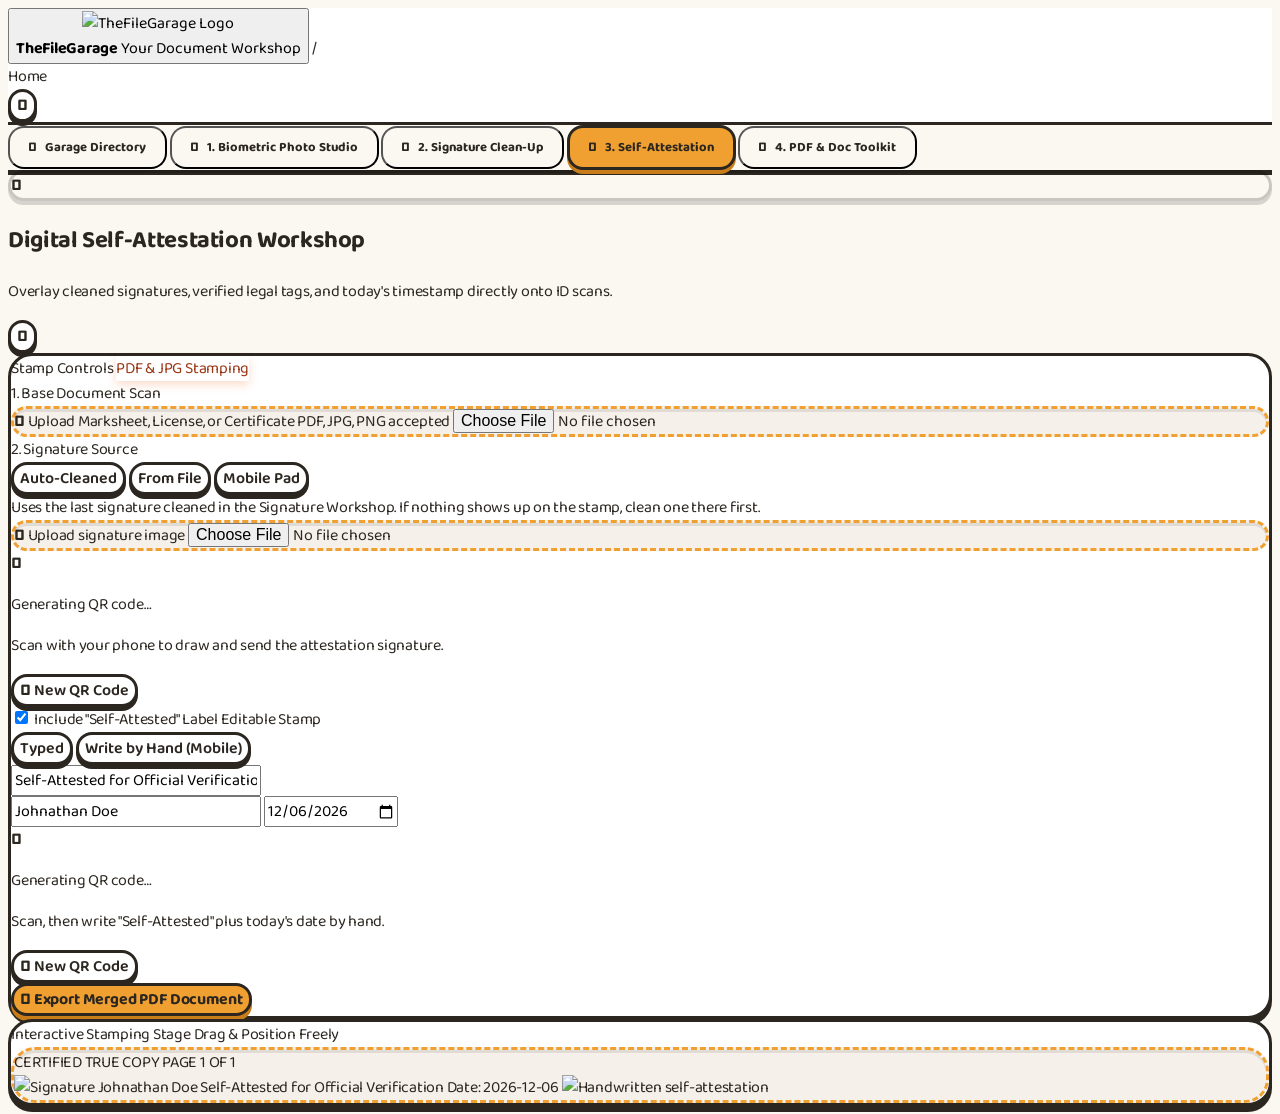
==== commit 978a482f: "VISUAL ENHANCEMENTS 4" ====
--- a/attest.html
+++ b/attest.html
@@ -26,9 +26,9 @@
                         primary: "#F0A030",
                         "primary-container": "#c87d1a",
                         "primary-fixed-dim": "#f5d6a8",
-                        secondary: "#1B9C85",
-                        "secondary-container": "#15826d",
-                        "secondary-fixed": "#d4f4ed",
+                        secondary: "#F0A030",
+                        "secondary-container": "#c87d1a",
+                        "secondary-fixed": "#f5d6a8",
                         tertiary: "#2E4374",
                         "tertiary-fixed": "#7a9bcf",
                         "tertiary-fixed-dim": "#5b7db3",
@@ -76,7 +76,7 @@
 <div id="toastStack"></div>
 <!-- Ambient Clay Floating Glows -->
 <div class="clay-mesh-blob w-96 h-96 -top-20 -left-20 bg-primary-fixed-dim/60 "></div>
-<div class="clay-mesh-blob w-[32rem] h-[32rem] top-1/3 -right-24 bg-secondary-fixed/70"></div>
+<div class="clay-mesh-blob w-[32rem] h-[32rem] top-1/3 -right-24 bg-primary-fixed/70"></div>
 <div class="clay-mesh-blob w-96 h-96 bottom-10 left-1/4 bg-tertiary-fixed/40"></div>
 <!-- Glassmorphic Top Navbar -->
 <header class="glass-bar sticky top-0 z-50 px-4 sm:px-8 py-3.5 transition-colors">
@@ -291,23 +291,6 @@
 </div>
 </div>
 </section>
-<!-- Glassmorphic / Clay Footer -->
-<footer class="border-t-3 border-[#2B2620] dark:border-[#F0A030] bg-white dark:bg-[#2a2420] py-6 px-6 text-xs text-[#6b615a] dark:text-[#9d8f85] transition-colors mt-auto relative z-10">
-<div class="max-w-7xl mx-auto flex flex-col sm:flex-row items-center justify-between gap-4">
-<div class="flex items-center gap-2.5">
-<span class="font-black text-[#2B2620] dark:text-white heading-font">TheFileGarage</span>
-<span class="text-[#9d8f85] dark:text-[#2B2620]">·</span>
-<span class="">Fix your documents here</span>
-</div>
-<div class="flex items-center gap-3 text-[11px] ">
-<span class="clay-pill px-3 py-1 font-bold text-secondary dark:text-secondary flex items-center gap-1.5">
-<i class="fa-solid fa-shield-halved text-[10px]"></i> Private
-                </span>
-<span class="text-[#9d8f85] dark:text-[#2B2620]">/</span>
-<span class="font-semibold">No Cloud</span>
-</div>
-</div>
-</footer>
 <!-- Comprehensive JavaScript Logic & State Machine -->
 <script>
         // Ambient cursor-reactive light — follows mouse, fills dead canvas space
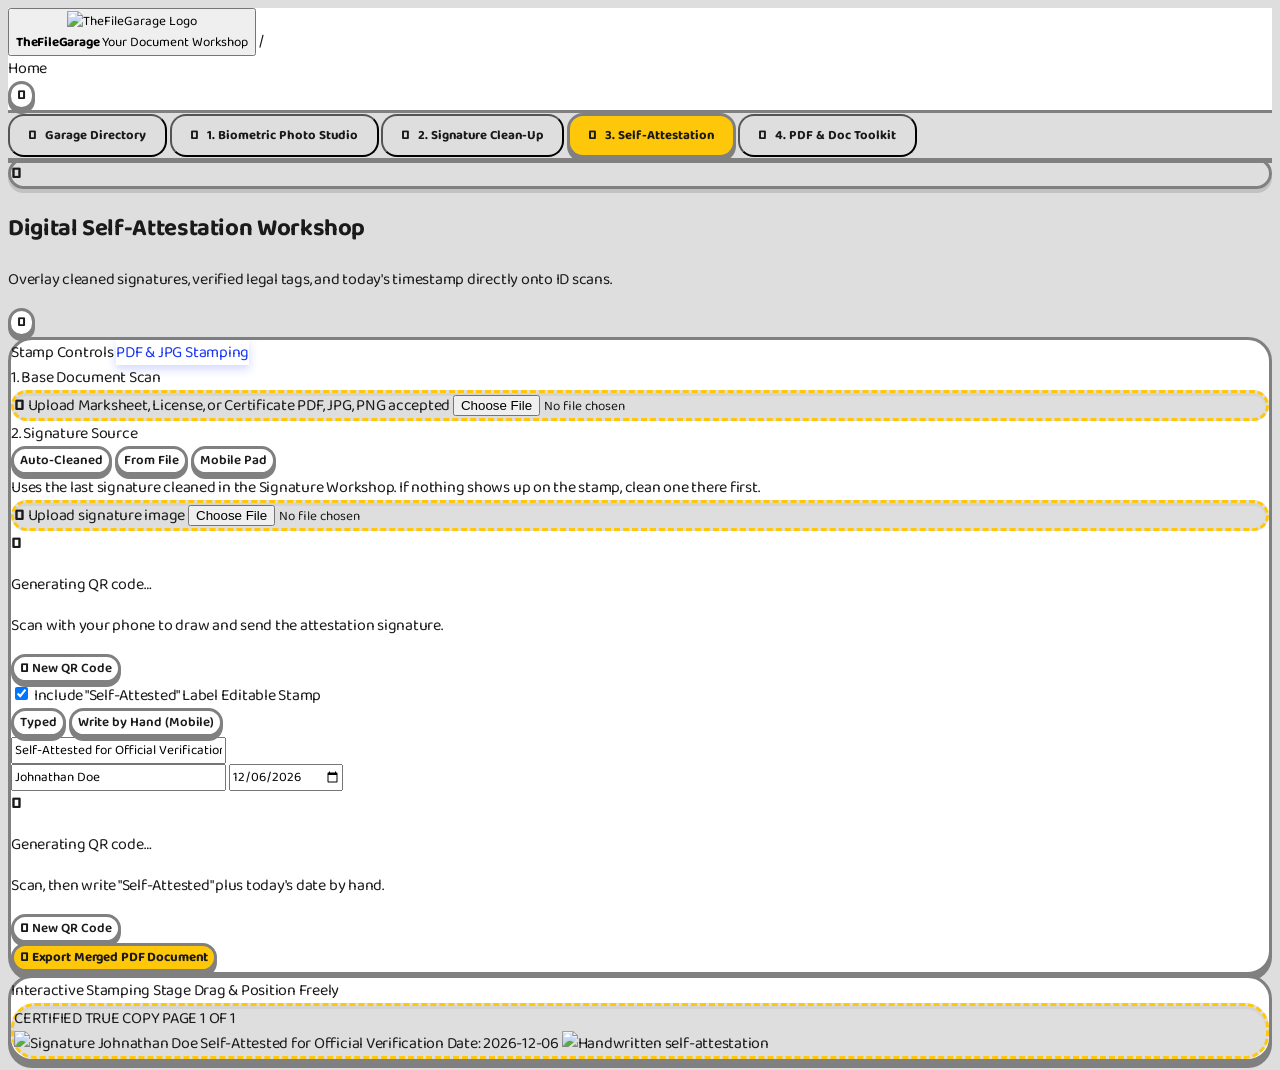
==== commit ca490b6e: "major visual enhancement" ====
--- a/attest.html
+++ b/attest.html
@@ -23,27 +23,27 @@
             theme: {
                 extend: {
                     colors: {
-                        primary: "#F0A030",
-                        "primary-container": "#c87d1a",
-                        "primary-fixed-dim": "#f5d6a8",
-                        secondary: "#F0A030",
-                        "secondary-container": "#c87d1a",
-                        "secondary-fixed": "#f5d6a8",
-                        tertiary: "#2E4374",
-                        "tertiary-fixed": "#7a9bcf",
-                        "tertiary-fixed-dim": "#5b7db3",
-                        surface: "#FBF7F1",
-                        "surface-bright": "#ffffff",
-                        "surface-dim": "#e8e3dd",
-                        "surface-container-lowest": "#ffffff",
-                        "surface-container-low": "#f5f0ea",
-                        "surface-container": "#f0ebe5",
-                        "surface-container-high": "#e8e3dd",
-                        "surface-container-highest": "#e0dbd5",
-                        "on-surface": "#2B2620",
-                        "on-surface-variant": "#6b615a",
-                        outline: "#2B2620",
-                        "outline-variant": "#9d8f85",
+                        primary: '#FFC709',
+                        'primary-container': '#e6b308',
+                        'primary-fixed-dim': '#ffdb5c',
+                        secondary: '#1736F5',
+                        'secondary-container': '#0d24b8',
+                        'secondary-fixed': '#5c77f7',
+                        tertiary: '#808080',
+                        'tertiary-fixed': '#a0a0a0',
+                        'tertiary-fixed-dim': '#909090',
+                        surface: '#DEDEDE',
+                        'surface-bright': '#ffffff',
+                        'surface-dim': '#c0c0c0',
+                        'surface-container-lowest': '#ffffff',
+                        'surface-container-low': '#f0f0f0',
+                        'surface-container': '#e8e8e8',
+                        'surface-container-high': '#d0d0d0',
+                        'surface-container-highest': '#c8c8c8',
+                        'on-surface': '#1a1a1a',
+                        'on-surface-variant': '#808080',
+                        outline: '#808080',
+                        'outline-variant': '#a0a0a0',
                     },
                     borderRadius: {
                         DEFAULT: "1rem",
@@ -85,19 +85,19 @@
 <button class="flex items-center gap-2.5 group p-1 -ml-1 rounded-2xl  transition-all" onclick="location.href='index.html'">
 <img alt="TheFileGarage Logo" class="w-10 h-10 rounded-2xl object-contain  group-hover:scale-105 transition-transform" src="https://lh3.googleusercontent.com/aida/[base64]">
 <div class="text-left">
-<span class="text-base font-extrabold text-[#2B2620] dark:text-white tracking-tight heading-font block leading-none">TheFileGarage</span>
+<span class="text-base font-extrabold text-[#1a1a1a] dark:text-white tracking-tight heading-font block leading-none">TheFileGarage</span>
 <span class="text-[10px] font-bold text-primary dark:text-primary ">Your Document Workshop</span>
 </div>
 </button>
-<span class="text-[#9d8f85] dark:text-[#2B2620] text-sm select-none">/</span>
-<div class="hidden sm:flex items-center gap-2 text-xs font-semibold text-[#6b615a] dark:text-[#9d8f85]">
-<span class="text-[#2B2620] dark:text-white font-bold" id="breadcrumbCurrent">Home</span>
+<span class="text-[#808080] dark:text-[#1a1a1a] text-sm select-none">/</span>
+<div class="hidden sm:flex items-center gap-2 text-xs font-semibold text-[#808080] dark:text-[#808080]">
+<span class="text-[#1a1a1a] dark:text-white font-bold" id="breadcrumbCurrent">Home</span>
 <span class="px-2 py-0.5 rounded-full text-[10px] font-mono font-bold bg-primary/10 text-primary dark:text-primary border border-primary/20"></span>
 </div>
 </div>
 <div class="flex items-center gap-2.5">
 
-<button class="clay-pill w-10 h-10 flex items-center justify-center text-[#2B2620] dark:text-amber-400 transition" id="themeToggleBtn" onclick="toggleGlobalTheme()" title="Toggle Light / Pure Black Dark mode">
+<button class="clay-pill w-10 h-10 flex items-center justify-center text-[#1a1a1a] dark:text-amber-400 transition" id="themeToggleBtn" onclick="toggleGlobalTheme()" title="Toggle Light / Pure Black Dark mode">
 <i class="fa-solid fa-moon text-sm" id="themeToggleIcon"></i>
 </button>
 
@@ -106,7 +106,7 @@
 </header>
 <!-- Sub-Nav Pill Strip (3D Clay switcher for all 4 workbench tools) -->
 <div class="max-w-7xl w-full mx-auto px-4 sm:px-6 lg:px-8 pt-5 pb-3 relative z-10">
-<div class="p-2 rounded-2xl bg-white dark:bg-[#2a2420] border-3 border-[#2B2620] dark:border-[#F0A030] flex items-center gap-1.5 overflow-x-auto" style="box-shadow: 0 5px 0 #2B2620;">
+<div class="p-2 rounded-2xl bg-white dark:bg-[#2a2a2a] border-3 border-[#808080] flex items-center gap-1.5 overflow-x-auto" style="box-shadow: 0 5px 0 #808080;">
 <button class="clay-tab flex-1 justify-center whitespace-nowrap" id="tabNav-hub" onclick="location.href='index.html'">
 <span class="text-base"><i class="fa-solid fa-folder-tree" aria-hidden="true"></i></span>
 <span class="">Garage Directory</span>
@@ -138,11 +138,11 @@
 <i class="fa-solid fa-stamp"></i>
 </div>
 <div>
-<h2 class="text-xl font-bold heading-font text-[#2B2620] dark:text-white">Digital Self-Attestation Workshop</h2>
-<p class="text-xs text-[#6b615a] dark:text-[#9d8f85] font-medium">Overlay cleaned signatures, verified legal tags, and today's timestamp directly onto ID scans.</p>
-</div>
-</div>
-<button class="clay-pill px-4 py-2 text-xs text-[#6b615a] dark:text-[#9d8f85] flex items-center gap-2" onclick="switchMainTab('hub')">
+<h2 class="text-xl font-bold heading-font text-[#1a1a1a] dark:text-white">Digital Self-Attestation Workshop</h2>
+<p class="text-xs text-[#808080] dark:text-[#808080] font-medium">Overlay cleaned signatures, verified legal tags, and today's timestamp directly onto ID scans.</p>
+</div>
+</div>
+<button class="clay-pill px-4 py-2 text-xs text-[#808080] dark:text-[#808080] flex items-center gap-2" onclick="switchMainTab('hub')">
 <i class="fa-solid fa-arrow-left text-[10px]"></i> 
                 </button>
 </div>
@@ -156,7 +156,7 @@
 </div>
 <!-- 1. Document Upload Dropzone -->
 <div class="space-y-1.5">
-<label class="text-[11px] font-bold text-[#2B2620] dark:text-[#9d8f85] uppercase tracking-wide">1. Base Document Scan</label>
+<label class="text-[11px] font-bold text-[#1a1a1a] dark:text-[#808080] uppercase tracking-wide">1. Base Document Scan</label>
 <div class="clay-inset h-28 flex flex-col items-center justify-center cursor-pointer text-center p-3 relative overflow-hidden" id="docDropZone">
 <!-- Hot Coffee Drag Overlay (Part 3 Spec - strictly hidden initially) -->
 <div class="coffee-drag-overlay hidden" id="attestDragOverlay">
@@ -167,76 +167,76 @@
 <p class="coffee-submessage">Instant local client-side processing</p>
 </div>
 <i class="fa-solid fa-file-pdf text-xl text-amber-500 mb-1"></i>
-<span class="text-xs font-bold text-[#2B2620] dark:text-[#f5f0ea]">Upload Marksheet, License, or Certificate</span>
-<span class="text-[10px] text-[#9d8f85]">PDF, JPG, PNG accepted</span>
+<span class="text-xs font-bold text-[#1a1a1a] dark:text-[#DEDEDE]">Upload Marksheet, License, or Certificate</span>
+<span class="text-[10px] text-[#808080]">PDF, JPG, PNG accepted</span>
 <input accept="image/*,application/pdf" class="hidden" id="attestDocInput" type="file">
 </div>
 </div>
 <!-- 2. Signature Source Choice for Overlay -->
 <div class="space-y-3">
-<label class="text-[11px] font-bold text-[#2B2620] dark:text-[#9d8f85] uppercase tracking-wide">2. Signature Source</label>
+<label class="text-[11px] font-bold text-[#1a1a1a] dark:text-[#808080] uppercase tracking-wide">2. Signature Source</label>
 <div class="grid grid-cols-3 gap-2">
 <button class="clay-pill py-2 text-xs font-bold text-amber-700 dark:text-amber-300 border-amber-400/50" id="attestSigMode-auto" onclick="switchAttestSigMode('auto')">Auto-Cleaned</button>
-<button class="clay-pill py-2 text-xs font-medium text-[#6b615a] dark:text-[#9d8f85]" id="attestSigMode-file" onclick="switchAttestSigMode('file')">From File</button>
-<button class="clay-pill py-2 text-xs font-medium text-[#6b615a] dark:text-[#9d8f85]" id="attestSigMode-mobile" onclick="switchAttestSigMode('mobile')">Mobile Pad</button>
+<button class="clay-pill py-2 text-xs font-medium text-[#808080] dark:text-[#808080]" id="attestSigMode-file" onclick="switchAttestSigMode('file')">From File</button>
+<button class="clay-pill py-2 text-xs font-medium text-[#808080] dark:text-[#808080]" id="attestSigMode-mobile" onclick="switchAttestSigMode('mobile')">Mobile Pad</button>
 </div>
 <!-- Auto-Cleaned: pulls whatever is currently sitting in the Signature Workshop preview -->
-<div class="p-3 rounded-xl bg-[#f4f6fb] dark:bg-[#131724] text-[11px] text-[#6b615a] dark:text-[#9d8f85] font-medium" id="attestSigPanel-auto">
+<div class="p-3 rounded-xl bg-[#f0f0f0] dark:bg-[#2a2a2a] text-[11px] text-[#808080] dark:text-[#808080] font-medium" id="attestSigPanel-auto">
 Uses the last signature cleaned in the Signature Workshop. If nothing shows up on the stamp, clean one there first.
 </div>
 <!-- From File: simple upload, independent of the Part 2 uploader -->
 <div class="hidden space-y-2" id="attestSigPanel-file">
 <div class="clay-inset h-20 flex flex-col items-center justify-center cursor-pointer text-center p-2" id="attestSigFileDropZone">
 <i class="fa-solid fa-upload text-sm text-amber-500 mb-1"></i>
-<span class="text-[11px] font-bold text-[#2B2620] dark:text-[#9d8f85]">Upload signature image</span>
+<span class="text-[11px] font-bold text-[#1a1a1a] dark:text-[#808080]">Upload signature image</span>
 <input accept="image/*" class="hidden" id="attestSigFileInput" type="file">
 </div>
 </div>
 <!-- Mobile Pad: its own independent QR/Firestore session, separate from the Part 2 one -->
-<div class="hidden p-4 bg-[#f4f6fb] dark:bg-[#131724] rounded-2xl" id="attestSigPanel-mobile">
+<div class="hidden p-4 bg-[#f0f0f0] dark:bg-[#2a2a2a] rounded-2xl" id="attestSigPanel-mobile">
 <div class="flex flex-row items-center gap-4">
 <div class="w-[216px] h-[216px] shrink-0 bg-white p-2 rounded-2xl flex items-center justify-center border border-black/[0.08] shadow-md" id="attestMobileQr">
-<i class="fa-solid fa-qrcode text-5xl text-[#2B2620]"></i>
+<i class="fa-solid fa-qrcode text-5xl text-[#1a1a1a]"></i>
 </div>
 <div class="flex-1 text-left space-y-1.5">
-<p class="text-xs font-bold text-[#2B2620] dark:text-white" id="attestMobileStatus">Generating QR code…</p>
-<p class="text-[11px] text-[#6b615a] dark:text-[#9d8f85]">Scan with your phone to draw and send the attestation signature.</p>
-<button class="clay-pill px-4 py-1.5 text-[11px] font-bold text-[#2B2620] dark:text-[#f5f0ea]" onclick="refreshAttestMobileSession()">
+<p class="text-xs font-bold text-[#1a1a1a] dark:text-white" id="attestMobileStatus">Generating QR code…</p>
+<p class="text-[11px] text-[#808080] dark:text-[#808080]">Scan with your phone to draw and send the attestation signature.</p>
+<button class="clay-pill px-4 py-1.5 text-[11px] font-bold text-[#1a1a1a] dark:text-[#DEDEDE]" onclick="refreshAttestMobileSession()">
 <i class="fa-solid fa-rotate-right mr-1"></i> New QR Code
 </button>
 </div>
 </div>
 </div>
 <!-- 3. Self-Attested Block Configuration -->
-<div class="p-4 rounded-2xl bg-[#f4f6fb] dark:bg-[#131724] border border-black/[0.06] dark:border-white/[0.08] space-y-3">
+<div class="p-4 rounded-2xl bg-[#f0f0f0] dark:bg-[#2a2a2a] border border-black/[0.06] dark:border-white/[0.08] space-y-3">
 <div class="flex items-center justify-between">
-<label class="flex items-center gap-2 text-xs font-bold text-[#2B2620] dark:text-white cursor-pointer">
+<label class="flex items-center gap-2 text-xs font-bold text-[#1a1a1a] dark:text-white cursor-pointer">
 <input checked="" class="w-4 h-4 accent-amber-500 rounded cursor-pointer" id="attestTextCheck" type="checkbox">
 <span class="">Include "Self-Attested" Label</span>
 </label>
-<span class="text-[10px] font-mono text-[#9d8f85]">Editable Stamp</span>
+<span class="text-[10px] font-mono text-[#808080]">Editable Stamp</span>
 </div>
 <div class="grid grid-cols-2 gap-2">
 <button class="clay-pill py-1.5 text-[11px] font-bold text-amber-700 dark:text-amber-300 border-amber-400/50" id="attestBlockMode-typed" onclick="switchAttestBlockMode('typed')">Typed</button>
-<button class="clay-pill py-1.5 text-[11px] font-medium text-[#6b615a] dark:text-[#9d8f85]" id="attestBlockMode-handwritten" onclick="switchAttestBlockMode('handwritten')">Write by Hand (Mobile)</button>
+<button class="clay-pill py-1.5 text-[11px] font-medium text-[#808080] dark:text-[#808080]" id="attestBlockMode-handwritten" onclick="switchAttestBlockMode('handwritten')">Write by Hand (Mobile)</button>
 </div>
 <div class="space-y-2" id="attestBlockPanel-typed">
-<input class="w-full bg-white dark:bg-[#1d2236] border border-black/[0.08] dark:border-white/[0.1] rounded-xl px-3 py-2 text-xs font-bold text-[#2B2620] dark:text-white" id="attestNameField" oninput="updateStampPreview()" type="text" value="Self-Attested for Official Verification">
+<input class="w-full bg-white dark:bg-[#1d2236] border border-black/[0.08] dark:border-white/[0.1] rounded-xl px-3 py-2 text-xs font-bold text-[#1a1a1a] dark:text-white" id="attestNameField" oninput="updateStampPreview()" type="text" value="Self-Attested for Official Verification">
 <div class="grid grid-cols-2 gap-2">
-<input class="bg-white dark:bg-[#1d2236] border border-black/[0.08] dark:border-white/[0.1] rounded-xl px-3 py-1.5 text-xs font-semibold text-[#2B2620] dark:text-white" id="attestSignerName" oninput="updateStampPreview()" placeholder="Full Name" type="text" value="Johnathan Doe">
-<input class="bg-white dark:bg-[#1d2236] border border-black/[0.08] dark:border-white/[0.1] rounded-xl px-3 py-1.5 text-xs font-semibold text-[#2B2620] dark:text-white" id="attestDateField" oninput="updateStampPreview()" type="date">
+<input class="bg-white dark:bg-[#1d2236] border border-black/[0.08] dark:border-white/[0.1] rounded-xl px-3 py-1.5 text-xs font-semibold text-[#1a1a1a] dark:text-white" id="attestSignerName" oninput="updateStampPreview()" placeholder="Full Name" type="text" value="Johnathan Doe">
+<input class="bg-white dark:bg-[#1d2236] border border-black/[0.08] dark:border-white/[0.1] rounded-xl px-3 py-1.5 text-xs font-semibold text-[#1a1a1a] dark:text-white" id="attestDateField" oninput="updateStampPreview()" type="date">
 </div>
 </div>
 <!-- Handwritten Self-Attested + Date block, via the same Mobile Pad relay pattern -->
 <div class="hidden p-4 bg-white dark:bg-[#1d2236] rounded-2xl" id="attestBlockPanel-handwritten">
 <div class="flex flex-row items-center gap-3">
 <div class="w-[216px] h-[216px] shrink-0 bg-white p-2 rounded-2xl flex items-center justify-center border border-black/[0.08] shadow-md" id="attestHandwrittenQr">
-<i class="fa-solid fa-qrcode text-4xl text-[#2B2620]"></i>
+<i class="fa-solid fa-qrcode text-4xl text-[#1a1a1a]"></i>
 </div>
 <div class="flex-1 text-left space-y-1.5">
-<p class="text-xs font-bold text-[#2B2620] dark:text-white" id="attestHandwrittenStatus">Generating QR code…</p>
-<p class="text-[11px] text-[#6b615a] dark:text-[#9d8f85]">Scan, then write "Self-Attested" plus today's date by hand.</p>
-<button class="clay-pill px-4 py-1.5 text-[11px] font-bold text-[#2B2620] dark:text-[#f5f0ea]" onclick="refreshAttestHandwrittenSession()">
+<p class="text-xs font-bold text-[#1a1a1a] dark:text-white" id="attestHandwrittenStatus">Generating QR code…</p>
+<p class="text-[11px] text-[#808080] dark:text-[#808080]">Scan, then write "Self-Attested" plus today's date by hand.</p>
+<button class="clay-pill px-4 py-1.5 text-[11px] font-bold text-[#1a1a1a] dark:text-[#DEDEDE]" onclick="refreshAttestHandwrittenSession()">
 <i class="fa-solid fa-rotate-right mr-1"></i> New QR Code
 </button>
 </div>
@@ -252,7 +252,7 @@
 <div class="col-span-7 space-y-5 flex flex-col">
 <div class="clay-card p-6 space-y-3 flex-1">
 <div class="flex items-center justify-between border-b border-black/[0.05] dark:border-white/[0.08] pb-2.5">
-<span class="text-[10px] font-mono text-[#9d8f85] uppercase tracking-wider font-bold">Interactive Stamping Stage</span>
+<span class="text-[10px] font-mono text-[#808080] uppercase tracking-wider font-bold">Interactive Stamping Stage</span>
 <span class="text-[10px] font-mono font-bold px-2.5 py-0.5 rounded-full bg-amber-100 dark:bg-amber-950/60 text-amber-800 dark:text-amber-300">
                                 Drag &amp; Position Freely
                             </span>
@@ -262,7 +262,7 @@
 <!-- Real uploaded document preview (image or PDF) — hidden until a file is loaded -->
 <div class="hidden absolute inset-4 flex items-center justify-center" id="attestDocPreviewContainer"></div>
 <!-- Simulated A4 Document Base (placeholder shown until a real document is uploaded) -->
-<div class="w-72 h-96 bg-white dark:bg-[#1a1d2d] rounded-2xl shadow-xl border border-black/[0.08] dark:border-white/[0.08] p-6 flex flex-col justify-between text-[11px] text-[#9d8f85] relative select-none" id="attestDocPlaceholder">
+<div class="w-72 h-96 bg-white dark:bg-[#1a1d2d] rounded-2xl shadow-xl border border-black/[0.08] dark:border-white/[0.08] p-6 flex flex-col justify-between text-[11px] text-[#808080] relative select-none" id="attestDocPlaceholder">
 <div class="space-y-2">
 <div class="flex items-center gap-2">
 <div class="w-8 h-8 rounded-lg bg-slate-200 dark:bg-slate-700"></div>
@@ -273,7 +273,7 @@
 <div class="w-4/6 h-2 bg-slate-100 dark:bg-slate-800 rounded"></div>
 <div class="w-full h-2 bg-slate-100 dark:bg-slate-800 rounded"></div>
 </div>
-<div class="border-t border-black/[0.06] dark:border-white/[0.08] pt-3 flex justify-between items-center text-[9px] text-[#9d8f85]">
+<div class="border-t border-black/[0.06] dark:border-white/[0.08] pt-3 flex justify-between items-center text-[9px] text-[#808080]">
 <span class="">CERTIFIED TRUE COPY</span>
 <span class="">PAGE 1 OF 1</span>
 </div>
@@ -282,8 +282,8 @@
 <div class="absolute bottom-12 right-24 p-2 flex flex-col items-center select-none cursor-move" id="attestInteractiveStamp">
 <img alt="Signature" class="hidden max-h-10 mb-1 object-contain" id="attestSignatureImg"/>
 <span class="text-sm font-extrabold text-blue-700 dark:text-primary font-serif italic" id="previewSignerDisplay">Johnathan Doe</span>
-<span class="text-[10px] font-bold text-[#2B2620] dark:text-[#f5f0ea] mt-0.5" id="previewAttestTag">Self-Attested for Official Verification</span>
-<span class="text-[9px] font-mono text-[#6b615a]" id="previewDateDisplay">Date: 2026-09-12</span>
+<span class="text-[10px] font-bold text-[#1a1a1a] dark:text-[#DEDEDE] mt-0.5" id="previewAttestTag">Self-Attested for Official Verification</span>
+<span class="text-[9px] font-mono text-[#808080]" id="previewDateDisplay">Date: 2026-09-12</span>
 <img alt="Handwritten self-attestation" class="hidden max-h-10 mt-0.5 object-contain" id="attestHandwrittenImg"/>
 </div>
 </div>
@@ -413,7 +413,7 @@
             if (isDark) {
                 html.classList.remove("dark");
                 html.classList.add("light");
-                icon.className = "fa-solid fa-moon text-[#2B2620] text-sm";
+                icon.className = "fa-solid fa-moon text-[#1a1a1a] text-sm";
                 localStorage.setItem("theme", "light");
             } else {
                 html.classList.add("dark");
@@ -457,7 +457,7 @@
                     btn.classList.toggle("dark:text-primary", k === cat);
                     btn.classList.toggle("border-primary/40", k === cat);
                     btn.classList.toggle("font-bold", k === cat);
-                    btn.classList.toggle("text-[#6b615a]", k !== cat);
+                    btn.classList.toggle("text-[#808080]", k !== cat);
                 }
             });
             refreshPresetOptions();
@@ -787,8 +787,8 @@
                     btn.classList.toggle("dark:text-amber-300", m === mode);
                     btn.classList.toggle("border-amber-400/50", m === mode);
                     btn.classList.toggle("font-bold", m === mode);
-                    btn.classList.toggle("text-[#6b615a]", m !== mode);
-                    btn.classList.toggle("dark:text-[#9d8f85]", m !== mode);
+                    btn.classList.toggle("text-[#808080]", m !== mode);
+                    btn.classList.toggle("dark:text-[#808080]", m !== mode);
                     btn.classList.toggle("font-medium", m !== mode);
                 }
                 if (pnl) pnl.classList.toggle("hidden", m !== mode);
@@ -818,8 +818,8 @@
                     btn.classList.toggle("dark:text-amber-300", m === mode);
                     btn.classList.toggle("border-amber-400/50", m === mode);
                     btn.classList.toggle("font-bold", m === mode);
-                    btn.classList.toggle("text-[#6b615a]", m !== mode);
-                    btn.classList.toggle("dark:text-[#9d8f85]", m !== mode);
+                    btn.classList.toggle("text-[#808080]", m !== mode);
+                    btn.classList.toggle("dark:text-[#808080]", m !== mode);
                     btn.classList.toggle("font-medium", m !== mode);
                 }
                 if (pnl) pnl.classList.toggle("hidden", m !== mode);
@@ -971,7 +971,7 @@
                     btn.classList.toggle("text-primary", m === mode);
                     btn.classList.toggle("dark:text-primary", m === mode);
                     btn.classList.toggle("font-bold", m === mode);
-                    btn.classList.toggle("text-[#6b615a]", m !== mode);
+                    btn.classList.toggle("text-[#808080]", m !== mode);
                 }
                 if (pnl) pnl.classList.toggle("hidden", m !== mode);
             });
--- a/style.css
+++ b/style.css
@@ -1,13 +1,13 @@
 body {
             font-family: "Baloo 2", -apple-system, BlinkMacSystemFont, sans-serif;
-            background-color: #FBF7F1;
-            color: #2B2620;
+            background-color: #DEDEDE;
+            color: #1a1a1a;
             letter-spacing: -0.015em;
             transition: background-color 0.3s ease, color 0.3s ease;
         }
         .dark body {
-            background-color: #1a1510;
-            color: #f5f0ea;
+            background-color: #1a1a1a;
+            color: #DEDEDE;
         }
         .heading-font {
             font-family: "Baloo 2", sans-serif;
@@ -41,12 +41,12 @@
         }
         @keyframes borderPulse {
             0%, 100% {
-                border-color: rgba(249, 115, 22, 0.4);
-                box-shadow: 0 0 0 0px rgba(249, 115, 22, 0.2);
+                border-color: rgba(23, 54, 245, 0.4);
+                box-shadow: 0 0 0 0px rgba(23, 54, 245, 0.2);
             }
             50% {
-                border-color: rgba(249, 115, 22, 0.8);
-                box-shadow: 0 0 15px 4px rgba(249, 115, 22, 0.3);
+                border-color: rgba(23, 54, 245, 0.8);
+                box-shadow: 0 0 15px 4px rgba(23, 54, 245, 0.3);
             }
         }
         .animate-coffee {
@@ -66,18 +66,18 @@
             padding: 1rem;
             text-align: center;
             pointer-events: none;
-            border: 4px dashed rgb(251 146 60);
+            border: 4px dashed #1736F5;
             border-radius: 0.75rem;
-            background: rgb(234 88 12 / 0.92);
+            background: rgba(23, 54, 245, 0.15);
         }
         .dark .coffee-drag-overlay {
-            background: rgb(124 45 18 / 0.96);
+            background: rgba(23, 54, 245, 0.25);
         }
         .coffee-drag-overlay.hidden {
             display: none !important;
         }
         .coffee-drag-overlay .coffee-message {
-            color: white;
+            color: #1736F5;
             font-size: 0.875rem;
             font-weight: 800;
             letter-spacing: 0.04em;
@@ -86,7 +86,7 @@
         }
         .coffee-drag-overlay .coffee-submessage {
             margin-top: 0.25rem;
-            color: rgb(254 215 170);
+            color: #808080;
             font-size: 0.6875rem;
             font-weight: 500;
             line-height: 1.4;
@@ -96,128 +96,132 @@
         .clay-card {
             background: #ffffff;
             border-radius: 1.5rem;
-            border: 3px solid #2B2620;
-            box-shadow:
-                0 6px 0 #2B2620;
+            border: 3px solid #808080;
+            box-shadow:
+                0 6px 0 #808080;
             transition: all 0.15s cubic-bezier(0.34, 1.56, 0.64, 1);
         }
         .clay-card:hover {
             transform: translateY(-2px);
             box-shadow:
-                0 8px 0 #2B2620;
+                0 8px 0 #808080;
         }
         .clay-card:active {
             transform: translateY(2px);
             box-shadow:
-                0 2px 0 #2B2620;
+                0 2px 0 #808080;
         }
         .dark .clay-card {
-            background: #2a2420;
-            border: 3px solid #F0A030;
-            box-shadow:
-                0 6px 0 #1a1510;
+            background: #2a2a2a;
+            border: 3px solid #808080;
+            box-shadow:
+                0 6px 0 #808080;
         }
         .dark .clay-card:hover {
             transform: translateY(-2px);
             box-shadow:
-                0 8px 0 #1a1510;
+                0 8px 0 #808080;
         }
         .dark .clay-card:active {
             transform: translateY(2px);
             box-shadow:
-                0 2px 0 #1a1510;
+                0 2px 0 #808080;
         }
 
         /* Duolingo-style Primary Button - Chunky and Playful */
         .clay-btn-primary {
-            background: #F0A030;
-            color: #2B2620;
+            background: #FFC709;
+            color: #1a1a1a;
             border-radius: 1rem;
             font-weight: 700;
             letter-spacing: -0.01em;
             box-shadow:
-                0 5px 0 #c87d1a;
-            border: 3px solid #2B2620;
+                0 5px 0 #808080;
+            border: 3px solid #808080;
             transition: all 0.1s ease;
         }
         .clay-btn-primary:hover {
             transform: translateY(-3px);
             box-shadow:
-                0 8px 0 #c87d1a;
+                0 8px 0 #1736F5;
+            background: #1736F5;
+            color: #ffffff;
+            border-color: #1736F5;
         }
         .clay-btn-primary:active {
             transform: translateY(2px);
             box-shadow:
-                0 2px 0 #c87d1a;
+                0 2px 0 #808080;
         }
 
         /* Duolingo-style Secondary Pill */
         .clay-pill {
             background: #ffffff;
-            border: 3px solid #2B2620;
-            color: #2B2620;
+            border: 3px solid #808080;
+            color: #1a1a1a;
             border-radius: 1rem;
             font-weight: 600;
             box-shadow:
-                0 4px 0 #2B2620;
+                0 4px 0 #808080;
             transition: all 0.1s ease;
         }
         .clay-pill:hover {
-            background: #1B9C85;
+            background: #1736F5;
             color: #ffffff;
+            border-color: #1736F5;
             transform: translateY(-2px);
             box-shadow:
-                0 6px 0 #156e5e;
+                0 6px 0 #1736F5;
         }
         .clay-pill:active {
             transform: translateY(2px);
             box-shadow:
-                0 2px 0 #2B2620;
+                0 2px 0 #808080;
         }
         .dark .clay-pill {
-            background: #2a2420;
-            border: 3px solid #F0A030;
-            color: #F0A030;
-            box-shadow:
-                0 4px 0 #c87d1a;
+            background: #2a2a2a;
+            border: 3px solid #808080;
+            color: #DEDEDE;
+            box-shadow:
+                0 4px 0 #808080;
         }
         .dark .clay-pill:hover {
-            background: #1B9C85;
+            background: #1736F5;
             color: #ffffff;
-            border-color: #1B9C85;
-            box-shadow:
-                0 6px 0 #156e5e;
+            border-color: #1736F5;
+            box-shadow:
+                0 6px 0 #1736F5;
         }
         .dark .clay-pill:active {
             transform: translateY(2px);
             box-shadow:
-                0 2px 0 #156e5e;
+                0 2px 0 #808080;
         }
 
         /* Duolingo-style Inset Well / Dropzone */
         .clay-inset {
-            background: #f5f0ea;
+            background: #DEDEDE;
             border-radius: 1.5rem;
-            border: 3px dashed #F0A030;
-            box-shadow:
-                inset 0 3px 0 rgba(43, 38, 32, 0.1);
+            border: 3px dashed #FFC709;
+            box-shadow:
+                inset 0 3px 0 rgba(128, 128, 128, 0.1);
             transition: all 0.15s ease;
         }
         .clay-inset:hover, .clay-inset.dragover {
-            border-color: #1B9C85;
-            background: #e8e3dd;
+            border-color: #1736F5;
+            background: #f5f5f5;
             border-style: solid;
             transform: scale(1.02);
         }
         .dark .clay-inset {
-            background: #2a2420;
-            border: 3px dashed #F0A030;
+            background: #2a2a2a;
+            border: 3px dashed #FFC709;
             box-shadow:
                 inset 0 3px 0 rgba(0, 0, 0, 0.3);
         }
         .dark .clay-inset:hover, .dark .clay-inset.dragover {
-            border-color: #1B9C85;
-            background: #342e28;
+            border-color: #1736F5;
+            background: #3a3a3a;
             border-style: solid;
             transform: scale(1.02);
         }
@@ -225,11 +229,11 @@
         /* Solid Navigation Bar - No Glass */
         .glass-bar {
             background: #ffffff;
-            border-bottom: 3px solid #2B2620;
+            border-bottom: 3px solid #808080;
         }
         .dark .glass-bar {
-            background: #2a2420;
-            border-bottom: 3px solid #F0A030;
+            background: #2a2a2a;
+            border-bottom: 3px solid #808080;
         }
 
         /* Duolingo-style Navigation Tabs */
@@ -238,7 +242,7 @@
             font-size: 13px;
             font-weight: 700;
             padding: 0.55rem 1.15rem;
-            color: #2B2620;
+            color: #1a1a1a;
             display: inline-flex;
             align-items: center;
             gap: 0.5rem;
@@ -246,58 +250,58 @@
             background: transparent;
         }
         .clay-tab:hover {
-            color: #F0A030;
-            background: #f5f0ea;
+            color: #1736F5;
+            background: #DEDEDE;
         }
         .dark .clay-tab {
-            color: #F0A030;
+            color: #DEDEDE;
         }
         .dark .clay-tab:hover {
             color: #ffffff;
-            background: #3a3430;
+            background: #3a3a3a;
         }
         .clay-tab.active {
-            background: #F0A030;
-            color: #2B2620;
-            box-shadow:
-                0 4px 0 #c87d1a;
-            border: 3px solid #2B2620;
+            background: #FFC709;
+            color: #1a1a1a;
+            box-shadow:
+                0 4px 0 #808080;
+            border: 3px solid #808080;
         }
         .dark .clay-tab.active {
-            background: #F0A030;
-            color: #2B2620;
-            box-shadow:
-                0 4px 0 #c87d1a;
-            border: 3px solid #1a1510;
+            background: #FFC709;
+            color: #1a1a1a;
+            box-shadow:
+                0 4px 0 #808080;
+            border: 3px solid #808080;
         }
 
         /* Duolingo-style Token Badges */
         .clay-token {
             border-radius: 1.25rem;
             box-shadow:
-                0 4px 0 rgba(0, 0, 0, 0.15);
-            border: 3px solid rgba(0, 0, 0, 0.2);
+                0 4px 0 rgba(128, 128, 128, 0.3);
+            border: 3px solid #808080;
         }
 
         /* Hot Coffee decorative glow overlay */
         .hot-coffee-badge {
             background: #fff;
-            color: #9a3412;
-            box-shadow: inset 0 1px 1px #fff, 0 4px 10px rgba(234, 88, 12, 0.2);
+            color: #1736F5;
+            box-shadow: inset 0 1px 1px #fff, 0 4px 10px rgba(23, 54, 245, 0.2);
         }
         .dark .hot-coffee-badge {
             background: #fff;
-            color: #fdba74;
+            color: #FFC709;
             box-shadow: inset 0 1px 1px rgba(255,255,255,0.1), 0 4px 12px rgba(0,0,0,0.6);
         }
 
         /* Transparency checkerboard background */
         .checker-bg {
-            background-color: #eef2f7;
+            background-color: #DEDEDE;
             background-size: 16px 16px;
         }
         .dark .checker-bg {
-            background-color: #eef2f7;
+            background-color: #DEDEDE;
             background-size: 16px 16px;
         }
 
@@ -338,22 +342,19 @@
             gap: 0.7rem;
             font-size: 0.8rem;
             font-weight: 600;
-            color: #0b1c30;
-            border: 1px solid rgba(67, 83, 255, 0.12);
-            box-shadow:
-                8px 12px 28px -6px rgba(35, 51, 231, 0.18),
-                -4px -4px 14px rgba(255, 255, 255, 0.9),
-                inset 1px 1.5px 2px rgba(255, 255, 255, 1);
+            color: #1a1a1a;
+            border: 3px solid #808080;
+            box-shadow:
+                0 6px 0 #808080;
             transform: translateX(120%);
             animation: toastIn 0.4s cubic-bezier(0.16, 1, 0.3, 1) forwards;
         }
         .dark .toast-item {
-            background: #141724;
-            color: #eceaff;
-            border: 1px solid rgba(255, 255, 255, 0.08);
-            box-shadow:
-                8px 12px 28px -6px rgba(0, 0, 0, 0.8),
-                inset 1px 1.5px 2px rgba(255, 255, 255, 0.08);
+            background: #2a2a2a;
+            color: #DEDEDE;
+            border: 3px solid #808080;
+            box-shadow:
+                0 6px 0 #808080;
         }
         .toast-item.leaving {
             animation: toastOut 0.3s cubic-bezier(0.4, 0, 1, 1) forwards;
@@ -368,12 +369,12 @@
             justify-content: center;
             font-size: 0.8rem;
         }
-        .toast-item.success .toast-icon { background: rgba(16, 185, 129, 0.12); color: #059669; }
-        .dark .toast-item.success .toast-icon { background: rgba(16, 185, 129, 0.15); color: #34d399; }
+        .toast-item.success .toast-icon { background: rgba(255, 199, 9, 0.2); color: #FFC709; }
+        .dark .toast-item.success .toast-icon { background: rgba(255, 199, 9, 0.2); color: #FFC709; }
         .toast-item.error .toast-icon { background: rgba(239, 68, 68, 0.12); color: #dc2626; }
         .dark .toast-item.error .toast-icon { background: rgba(239, 68, 68, 0.15); color: #f87171; }
-        .toast-item.info .toast-icon { background: rgba(67, 83, 255, 0.12); color: #2333e7; }
-        .dark .toast-item.info .toast-icon { background: rgba(67, 83, 255, 0.15); color: #818cf8; }
+        .toast-item.info .toast-icon { background: rgba(23, 54, 245, 0.2); color: #1736F5; }
+        .dark .toast-item.info .toast-icon { background: rgba(23, 54, 245, 0.2); color: #1736F5; }
         @keyframes toastIn {
             to { transform: translateX(0); }
         }
@@ -386,7 +387,7 @@
         select {
             appearance: none;
             -webkit-appearance: none;
-            background-image: url("data:image/svg+xml,%3Csvg xmlns='http://www.w3.org/2000/svg' viewBox='0 0 20 20' fill='none' stroke='%23757688' stroke-width='2' stroke-linecap='round' stroke-linejoin='round'%3E%3Cpath d='M5 7l5 5 5-5'/%3E%3C/svg%3E");
+            background-image: url("data:image/svg+xml,%3Csvg xmlns='http://www.w3.org/2000/svg' viewBox='0 0 20 20' fill='none' stroke='%23808080' stroke-width='2' stroke-linecap='round' stroke-linejoin='round'%3E%3Cpath d='M5 7l5 5 5-5'/%3E%3C/svg%3E");
             background-repeat: no-repeat;
             background-position: right 0.65rem center;
             background-size: 0.9em;
@@ -395,122 +396,125 @@
         }
         select option {
             background-color: #ffffff;
-            color: #0b1c30;
+            color: #1a1a1a;
         }
         .dark select {
-            background-image: url("data:image/svg+xml,%3Csvg xmlns='http://www.w3.org/2000/svg' viewBox='0 0 20 20' fill='none' stroke='%238c97b5' stroke-width='2' stroke-linecap='round' stroke-linejoin='round'%3E%3Cpath d='M5 7l5 5 5-5'/%3E%3C/svg%3E");
+            background-image: url("data:image/svg+xml,%3Csvg xmlns='http://www.w3.org/2000/svg' viewBox='0 0 20 20' fill='none' stroke='%23DEDEDE' stroke-width='2' stroke-linecap='round' stroke-linejoin='round'%3E%3Cpath d='M5 7l5 5 5-5'/%3E%3C/svg%3E");
         }
         .dark select option {
-            background-color: #0c0e18;
-            color: #eceaff;
-        }
-        select option:checked,
-        select option:hover {
-            background-color: #4353ff;
-            color: #ffffff;
-        }
-
-        /* Custom claymorphic dropdown (replaces the raw browser <select> popup for
-           the Merger box) so the open menu matches the surrounding clay UI. */
+            background-color: #2a2a2a;
+            color: #DEDEDE;
+        }
+
+        /* Photo Station custom-dimension fields */
+        .sig-verification-card, .sig-details-section, .sig-guidance-section { display: contents; }
+        .sig-guidance-grid {
+            display: grid;
+            grid-template-columns: repeat(auto-fit, minmax(280px, 1fr));
+            gap: 1.5rem;
+        }
+        .sig-guidance-column { display: flex; flex-direction: column; gap: 1rem; }
+        .sig-step-list { counter-reset: step; padding-left: 0; list-style: none; display: flex; flex-direction: column; gap: 1.25rem; }
+        .sig-step-list li { counter-increment: step; position: relative; padding-left: 2.5rem; line-height: 1.55; font-size: 0.875rem; font-weight: 500; color: #808080; }
+        .dark .sig-step-list li { color: #808080; }
+        .sig-step-list li::before {
+            content: counter(step);
+            position: absolute;
+            left: 0;
+            top: -0.15rem;
+            width: 1.6rem;
+            height: 1.6rem;
+            background: #FFC709;
+            color: #1a1a1a;
+            border-radius: 50%;
+            display: inline-flex;
+            align-items: center;
+            justify-content: center;
+            font-size: 0.75rem;
+            font-weight: 700;
+            border: 2px solid #808080;
+            box-shadow: 0 3px 0 #808080;
+        }
+
+        /* PDF Tool Grid: ensure equal heights for side-by-side tool cards,
+           aligned with Signature/Attest single-column side-by-side layout. */
+        .pdf-tool-grid {
+            display: grid;
+        }
+        .pdf-tool-card {
+            display: flex;
+            flex-direction: column;
+        }
+
+        /* Custom dropdown styling for clay-dropdowns */
+        .clay-dropdown {
+            position: relative;
+        }
         .clay-dropdown-btn {
+            width: 100%;
+            text-align: left;
             display: flex;
-            width: 100%;
             align-items: center;
             justify-content: space-between;
-            gap: 0.5rem;
-            cursor: pointer;
-        }
-        .clay-dropdown-btn .fa-chevron-down {
-            transition: transform 0.2s ease;
-        }
-        .clay-dropdown.open .clay-dropdown-btn .fa-chevron-down {
-            transform: rotate(180deg);
+            position: relative;
+            padding-right: 2rem;
+        }
+        .clay-dropdown-btn::after {
+            content: '';
+            position: absolute;
+            right: 0.65rem;
+            top: 50%;
+            transform: translateY(-50%);
+            width: 0;
+            height: 0;
+            border-left: 4px solid transparent;
+            border-right: 4px solid transparent;
+            border-top: 5px solid currentColor;
         }
         .clay-dropdown-panel {
             position: absolute;
+            top: calc(100% + 0.25rem);
             left: 0;
             right: 0;
-            top: calc(100% + 0.5rem);
-            z-index: 40;
-            padding: 0.4rem;
-            border-radius: 1rem;
             background: #ffffff;
-            border: 1px solid rgba(67, 83, 255, 0.2);
-            box-shadow:
-                0 18px 40px -8px rgba(35, 51, 231, 0.28),
-                inset 1.5px 2px 2px rgba(255, 255, 255, 1);
+            border: 2px solid #808080;
+            border-radius: 0.75rem;
+            box-shadow: 0 6px 0 #808080;
+            z-index: 50;
+            max-height: 200px;
+            overflow-y: auto;
         }
         .dark .clay-dropdown-panel {
-            background: #1b2038;
-            border: 1px solid rgba(67, 83, 255, 0.35);
-            box-shadow:
-                0 18px 44px -6px rgba(0, 0, 0, 0.85),
-                inset 1.5px 1.5px 2px rgba(255, 255, 255, 0.1);
-        }
-        .clay-dropdown-option {
-            display: block;
-            width: 100%;
-            text-align: left;
-            padding: 0.5rem 0.65rem;
-            border-radius: 0.65rem;
+            background: #2a2a2a;
+            border-color: #808080;
+        }
+        .clay-dropdown-panel div {
+            padding: 0.5rem 0.75rem;
+            cursor: pointer;
             font-size: 0.75rem;
             font-weight: 600;
-            color: #454556;
-            cursor: pointer;
-            transition: all 0.15s ease;
-        }
-        .dark .clay-dropdown-option {
-            color: #c7cbe6;
-        }
-        .clay-dropdown-option:hover,
-        .clay-dropdown-option.selected {
-            background: #2333e7;
+            color: #1a1a1a;
+            transition: background 0.1s ease;
+        }
+        .dark .clay-dropdown-panel div {
+            color: #DEDEDE;
+        }
+        .clay-dropdown-panel div:hover {
+            background: #FFC709;
+            color: #1a1a1a;
+        }
+        .clay-dropdown-panel div.selected {
+            background: #1736F5;
             color: #ffffff;
         }
-        .clay-dropdown-option + .clay-dropdown-option {
-            margin-top: 0.2rem;
-        }
-
-/* Beaver-Inspired Duolingo Color System */
-:root {
-  --tfg-primary: #F0A030;
-  --tfg-primary-strong: #c87d1a;
-  --tfg-surface: #ffffff;
-  --tfg-canvas: #FBF7F1;
-  --tfg-ink: #2B2620;
-  --tfg-muted: #6b615a;
-  --tfg-outline: #2B2620;
-  --tfg-teal: #1B9C85;
-  --tfg-navy: #2E4374;
-  --tfg-radius: 1rem;
-}
-
-*, *::before, *::after { box-sizing: border-box; }
-html { min-width: 320px; }
-body { min-height: 100vh; }
-button, input, select, textarea { font: inherit; }
-button, [role="button"] { -webkit-tap-highlight-color: transparent; }
-:focus-visible { outline: 3px solid #62fae3; outline-offset: 3px; }
-
-.clay-card, .clay-btn-primary, .clay-btn-secondary, .clay-tab,
-.clay-token, .clay-inset, .clay-dropdown-panel, .clay-dropdown-option {
-  background-image: none !important;
-}
-.clay-btn-primary { background-color: var(--tfg-primary) !important; color: var(--tfg-ink) !important; }
-.clay-btn-primary:hover { background-color: var(--tfg-primary-strong) !important; }
-.clay-btn-secondary { background-color: #fff !important; }
-.dark .clay-btn-secondary { background-color: #2a2420 !important; }
-.clay-tab { background-color: transparent; }
-.clay-tab.active { background-color: var(--tfg-primary) !important; color: var(--tfg-ink) !important; }
-.dark .clay-tab.active { background-color: var(--tfg-primary) !important; color: var(--tfg-ink) !important; }
-
-/* Drop feedback remains vivid and functional, without blur or decorative glow. */
-.coffee-drag-overlay { background: rgb(234 88 12 / 0.96) !important; }
-.dark .coffee-drag-overlay { background: rgb(124 45 18 / 0.98) !important; }
-
-@media (prefers-reduced-motion: reduce) {
-  *, *::before, *::after { animation-duration: 0.01ms !important; animation-iteration-count: 1 !important; scroll-behavior: auto !important; transition-duration: 0.01ms !important; }
-}
-
-/* Legacy decorative ambient nodes remain in markup for compatibility but are not rendered. */
-.clay-mesh-blob, #ambientCursorLight { display: none !important; }
+
+        /* Active Workspace Tab Panels */
+        .workspace-tab-panel {
+            display: none;
+            opacity: 0;
+            transition: opacity 0.2s ease;
+        }
+        .workspace-tab-panel.active-panel {
+            display: grid;
+            opacity: 1;
+        }
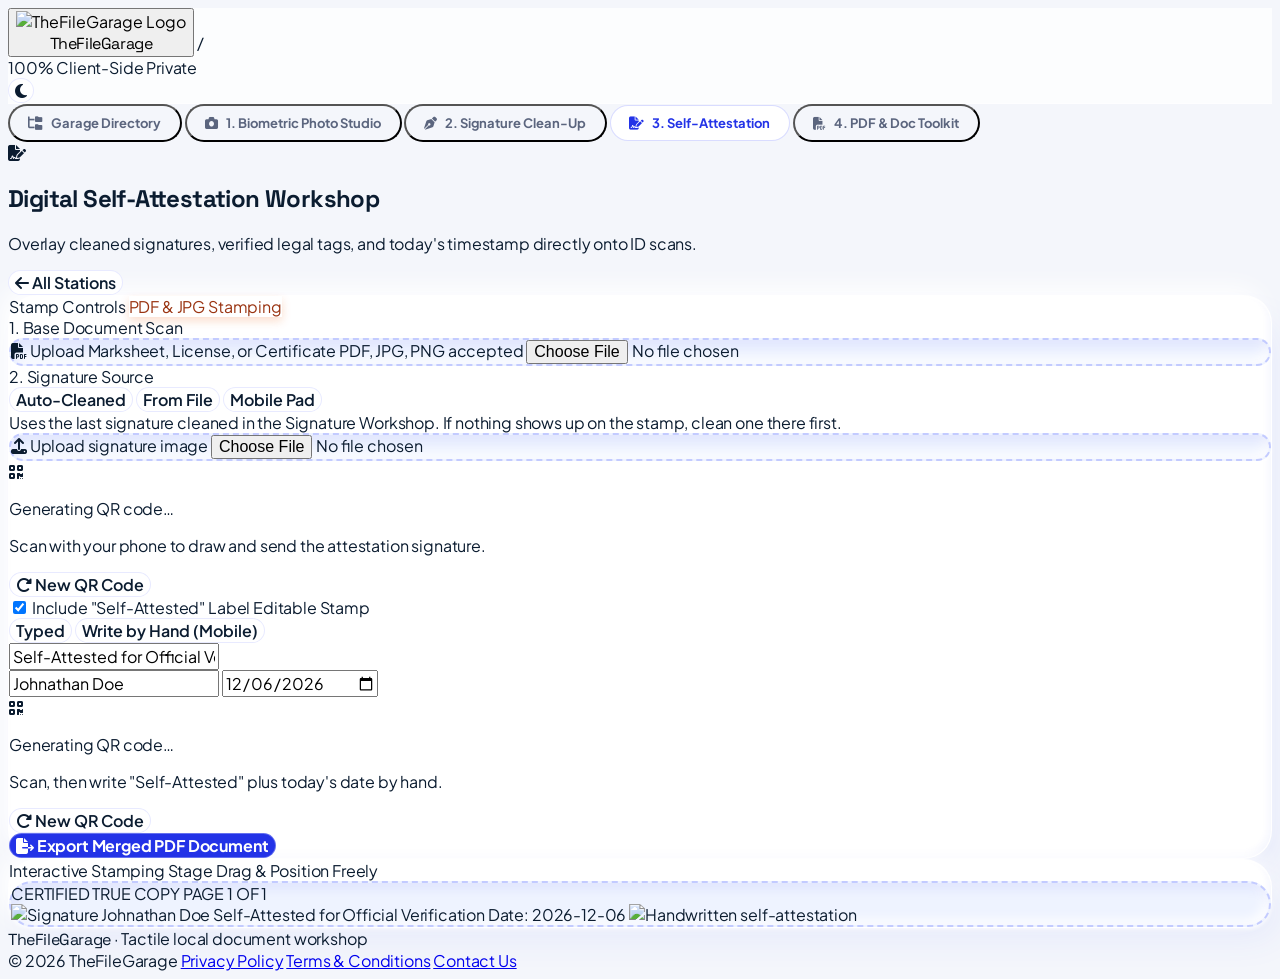
==== commit 0295842a: "Add files via upload" ====
--- a/attest.html
+++ b/attest.html
@@ -23,27 +23,27 @@
             theme: {
                 extend: {
                     colors: {
-                        primary: '#FFC709',
-                        'primary-container': '#e6b308',
-                        'primary-fixed-dim': '#ffdb5c',
-                        secondary: '#1736F5',
-                        'secondary-container': '#0d24b8',
-                        'secondary-fixed': '#5c77f7',
-                        tertiary: '#808080',
-                        'tertiary-fixed': '#a0a0a0',
-                        'tertiary-fixed-dim': '#909090',
-                        surface: '#DEDEDE',
-                        'surface-bright': '#ffffff',
-                        'surface-dim': '#c0c0c0',
-                        'surface-container-lowest': '#ffffff',
-                        'surface-container-low': '#f0f0f0',
-                        'surface-container': '#e8e8e8',
-                        'surface-container-high': '#d0d0d0',
-                        'surface-container-highest': '#c8c8c8',
-                        'on-surface': '#1a1a1a',
-                        'on-surface-variant': '#808080',
-                        outline: '#808080',
-                        'outline-variant': '#a0a0a0',
+                        primary: "#2333e7",
+                        "primary-container": "#4353ff",
+                        "primary-fixed-dim": "#bdc2ff",
+                        secondary: "#a43073",
+                        "secondary-container": "#fc79bd",
+                        "secondary-fixed": "#ffd8e7",
+                        tertiary: "#005d53",
+                        "tertiary-fixed": "#62fae3",
+                        "tertiary-fixed-dim": "#3cddc7",
+                        surface: "#f8f9ff",
+                        "surface-bright": "#f8f9ff",
+                        "surface-dim": "#cbdbf5",
+                        "surface-container-lowest": "#ffffff",
+                        "surface-container-low": "#eff4ff",
+                        "surface-container": "#e5eeff",
+                        "surface-container-high": "#dce9ff",
+                        "surface-container-highest": "#d3e4fe",
+                        "on-surface": "#0b1c30",
+                        "on-surface-variant": "#454556",
+                        outline: "#757688",
+                        "outline-variant": "#c5c5d9",
                     },
                     borderRadius: {
                         DEFAULT: "1rem",
@@ -53,8 +53,8 @@
                         full: "9999px",
                     },
                     fontFamily: {
-                        sans: ["Baloo 2", "sans-serif"],
-                        heading: ["Baloo 2", "sans-serif"],
+                        sans: ["Plus Jakarta Sans", "Inter", "sans-serif"],
+                        heading: ["Space Grotesk", "Plus Jakarta Sans", "sans-serif"],
                         mono: ["JetBrains Mono", "ui-monospace", "monospace"],
                     },
                 },
@@ -65,48 +65,46 @@
 <link href="https://cdnjs.cloudflare.com/ajax/libs/font-awesome/6.5.1/css/all.min.css" rel="stylesheet">
 <link href="https://fonts.googleapis.com" rel="preconnect">
 <link crossorigin="" href="https://fonts.gstatic.com" rel="preconnect">
-<link href="https://fonts.googleapis.com/css2?family=Baloo+2:wght@400;500;600;700;800&amp;family=JetBrains+Mono:wght@400;500;600&amp;display=swap" rel="stylesheet">
+<link href="https://fonts.googleapis.com/css2?family=Plus+Jakarta+Sans:wght@400;500;600;700;800&amp;family=Space+Grotesk:wght@500;600;700&amp;family=JetBrains+Mono:wght@400;500;600&amp;display=swap" rel="stylesheet">
 <link href="https://fonts.googleapis.com/css2?family=Material+Symbols+Outlined:wght,FILL@100..700,0..1&amp;display=swap" rel="stylesheet">
 
 </head>
-<body class="min-h-screen flex flex-col antialiased relative overflow-x-hidden selection:bg-primary/100 selection:text-white">
+<body class="min-h-screen flex flex-col antialiased relative overflow-x-hidden selection:bg-indigo-500 selection:text-white">
 <!-- Ambient cursor-reactive light (dark mode only) -->
 <div id="ambientCursorLight"></div>
 <!-- Toast notification stack (replaces alert() popups) -->
 <div id="toastStack"></div>
 <!-- Ambient Clay Floating Glows -->
-<div class="clay-mesh-blob w-96 h-96 -top-20 -left-20 bg-primary-fixed-dim/60 "></div>
-<div class="clay-mesh-blob w-[32rem] h-[32rem] top-1/3 -right-24 bg-primary-fixed/70"></div>
+<div class="clay-mesh-blob w-96 h-96 -top-20 -left-20 bg-primary-fixed-dim/60 animate-pulse"></div>
+<div class="clay-mesh-blob w-[32rem] h-[32rem] top-1/3 -right-24 bg-secondary-fixed/70"></div>
 <div class="clay-mesh-blob w-96 h-96 bottom-10 left-1/4 bg-tertiary-fixed/40"></div>
 <!-- Glassmorphic Top Navbar -->
 <header class="glass-bar sticky top-0 z-50 px-4 sm:px-8 py-3.5 transition-colors">
 <div class="max-w-7xl mx-auto flex items-center justify-between gap-3 relative z-10">
 <div class="flex items-center gap-3">
-<button class="flex items-center gap-2.5 group p-1 -ml-1 rounded-2xl  transition-all" onclick="location.href='index.html'">
-<img alt="TheFileGarage Logo" class="w-10 h-10 rounded-2xl object-contain  group-hover:scale-105 transition-transform" src="https://lh3.googleusercontent.com/aida/[base64]">
+<button class="flex items-center gap-2.5 group p-1 -ml-1 rounded-2xl hover:opacity-90 transition-all" onclick="location.href='index.html'">
+<img alt="TheFileGarage Logo" class="w-10 h-10 rounded-2xl object-contain drop-shadow-[0_4px_8px_rgba(35,51,231,0.03)] group-hover:scale-105 transition-transform" src="https://lh3.googleusercontent.com/aida/[base64]">
 <div class="text-left">
-<span class="text-base font-extrabold text-[#1a1a1a] dark:text-white tracking-tight heading-font block leading-none">TheFileGarage</span>
-<span class="text-[10px] font-bold text-primary dark:text-primary ">Your Document Workshop</span>
+<span class="text-base font-extrabold text-slate-900 dark:text-white tracking-tight heading-font block leading-none">TheFileGarage</span>
 </div>
 </button>
-<span class="text-[#808080] dark:text-[#1a1a1a] text-sm select-none">/</span>
-<div class="hidden sm:flex items-center gap-2 text-xs font-semibold text-[#808080] dark:text-[#808080]">
-<span class="text-[#1a1a1a] dark:text-white font-bold" id="breadcrumbCurrent">Home</span>
-<span class="px-2 py-0.5 rounded-full text-[10px] font-mono font-bold bg-primary/10 text-primary dark:text-primary border border-primary/20"></span>
+<span class="text-slate-300 dark:text-slate-800 text-sm select-none">/</span>
+<div class="hidden sm:flex items-center gap-2 text-xs font-semibold text-slate-600 dark:text-slate-300">
 </div>
 </div>
 <div class="flex items-center gap-2.5">
-
-<button class="clay-pill w-10 h-10 flex items-center justify-center text-[#1a1a1a] dark:text-amber-400 transition" id="themeToggleBtn" onclick="toggleGlobalTheme()" title="Toggle Light / Pure Black Dark mode">
+<div class="hidden lg:flex items-center gap-2 px-3.5 py-1.5 rounded-full bg-emerald-500 text-[11px] font-bold text-white">
+<span class="">100% Client-Side Private</span>
+</div>
+<button class="theme-toggle-btn clay-pill w-10 h-10 flex items-center justify-center text-slate-700 dark:text-amber-400 transition" id="themeToggleBtn" onclick="toggleGlobalTheme()" title="Toggle Light / Pure Black Dark mode">
 <i class="fa-solid fa-moon text-sm" id="themeToggleIcon"></i>
 </button>
-
 </div>
 </div>
 </header>
 <!-- Sub-Nav Pill Strip (3D Clay switcher for all 4 workbench tools) -->
 <div class="max-w-7xl w-full mx-auto px-4 sm:px-6 lg:px-8 pt-5 pb-3 relative z-10">
-<div class="p-2 rounded-2xl bg-white dark:bg-[#2a2a2a] border-3 border-[#808080] flex items-center gap-1.5 overflow-x-auto" style="box-shadow: 0 5px 0 #808080;">
+<div class="p-2 rounded-full bg-white/70 dark:bg-[#0c0e18]/80  border border-white/90 dark:border-white/10 flex items-center gap-1.5 overflow-x-auto shadow-[0_12px_32px_-6px_rgba(35,51,231,0.08)] dark:shadow-[0_12px_32px_-6px_rgba(0,0,0,0.8)]">
 <button class="clay-tab flex-1 justify-center whitespace-nowrap" id="tabNav-hub" onclick="location.href='index.html'">
 <span class="text-base"><i class="fa-solid fa-folder-tree" aria-hidden="true"></i></span>
 <span class="">Garage Directory</span>
@@ -124,7 +122,7 @@
 <span class="">3. Self-Attestation</span>
 </button>
 <button class="clay-tab flex-1 justify-center whitespace-nowrap" id="tabNav-pdf" onclick="location.href='doctool.html'">
-<span class="text-base"><i class="fa-solid fa-box-archive" aria-hidden="true"></i></span>
+<span class="text-base"><i class="fa-solid fa-file-pdf" aria-hidden="true"></i></span>
 <span class="">4. PDF &amp; Doc Toolkit</span>
 </button>
 </div>
@@ -135,15 +133,15 @@
 <div class="flex items-center justify-between pb-3 border-b border-black/[0.06] dark:border-white/[0.08]">
 <div class="flex items-center gap-3">
 <div class="w-10 h-10 rounded-2xl bg-amber-500 text-white flex items-center justify-center text-lg clay-token">
-<i class="fa-solid fa-stamp"></i>
+<i class="fa-solid fa-file-signature"></i>
 </div>
 <div>
-<h2 class="text-xl font-bold heading-font text-[#1a1a1a] dark:text-white">Digital Self-Attestation Workshop</h2>
-<p class="text-xs text-[#808080] dark:text-[#808080] font-medium">Overlay cleaned signatures, verified legal tags, and today's timestamp directly onto ID scans.</p>
-</div>
-</div>
-<button class="clay-pill px-4 py-2 text-xs text-[#808080] dark:text-[#808080] flex items-center gap-2" onclick="switchMainTab('hub')">
-<i class="fa-solid fa-arrow-left text-[10px]"></i> 
+<h2 class="text-xl font-bold heading-font text-slate-900 dark:text-white">Digital Self-Attestation Workshop</h2>
+<p class="text-xs text-slate-500 dark:text-slate-400 font-medium">Overlay cleaned signatures, verified legal tags, and today's timestamp directly onto ID scans.</p>
+</div>
+</div>
+<button class="clay-pill px-4 py-2 text-xs text-slate-600 dark:text-slate-300 flex items-center gap-2" onclick="switchMainTab('hub')">
+<i class="fa-solid fa-arrow-left text-[10px]"></i> All Stations
                 </button>
 </div>
 <div class="grid grid-cols-12 gap-6 items-stretch">
@@ -156,87 +154,87 @@
 </div>
 <!-- 1. Document Upload Dropzone -->
 <div class="space-y-1.5">
-<label class="text-[11px] font-bold text-[#1a1a1a] dark:text-[#808080] uppercase tracking-wide">1. Base Document Scan</label>
+<label class="text-[11px] font-bold text-slate-700 dark:text-slate-300 uppercase tracking-wide">1. Base Document Scan</label>
 <div class="clay-inset h-28 flex flex-col items-center justify-center cursor-pointer text-center p-3 relative overflow-hidden" id="docDropZone">
 <!-- Hot Coffee Drag Overlay (Part 3 Spec - strictly hidden initially) -->
 <div class="coffee-drag-overlay hidden" id="attestDragOverlay">
 <div class="w-12 h-12 rounded-full bg-white/20 flex items-center justify-center mb-1 shadow-inner">
-<span class="text-3xl filter drop-shadow "></span>
+<span class="text-3xl filter drop-shadow animate-coffee"></span>
 </div>
 <p class="coffee-message">Drop it like it's hot coffee!</p>
 <p class="coffee-submessage">Instant local client-side processing</p>
 </div>
 <i class="fa-solid fa-file-pdf text-xl text-amber-500 mb-1"></i>
-<span class="text-xs font-bold text-[#1a1a1a] dark:text-[#DEDEDE]">Upload Marksheet, License, or Certificate</span>
-<span class="text-[10px] text-[#808080]">PDF, JPG, PNG accepted</span>
+<span class="text-xs font-bold text-slate-800 dark:text-slate-200">Upload Marksheet, License, or Certificate</span>
+<span class="text-[10px] text-slate-400">PDF, JPG, PNG accepted</span>
 <input accept="image/*,application/pdf" class="hidden" id="attestDocInput" type="file">
 </div>
 </div>
 <!-- 2. Signature Source Choice for Overlay -->
 <div class="space-y-3">
-<label class="text-[11px] font-bold text-[#1a1a1a] dark:text-[#808080] uppercase tracking-wide">2. Signature Source</label>
+<label class="text-[11px] font-bold text-slate-700 dark:text-slate-300 uppercase tracking-wide">2. Signature Source</label>
 <div class="grid grid-cols-3 gap-2">
 <button class="clay-pill py-2 text-xs font-bold text-amber-700 dark:text-amber-300 border-amber-400/50" id="attestSigMode-auto" onclick="switchAttestSigMode('auto')">Auto-Cleaned</button>
-<button class="clay-pill py-2 text-xs font-medium text-[#808080] dark:text-[#808080]" id="attestSigMode-file" onclick="switchAttestSigMode('file')">From File</button>
-<button class="clay-pill py-2 text-xs font-medium text-[#808080] dark:text-[#808080]" id="attestSigMode-mobile" onclick="switchAttestSigMode('mobile')">Mobile Pad</button>
+<button class="clay-pill py-2 text-xs font-medium text-slate-600 dark:text-slate-400" id="attestSigMode-file" onclick="switchAttestSigMode('file')">From File</button>
+<button class="clay-pill py-2 text-xs font-medium text-slate-600 dark:text-slate-400" id="attestSigMode-mobile" onclick="switchAttestSigMode('mobile')">Mobile Pad</button>
 </div>
 <!-- Auto-Cleaned: pulls whatever is currently sitting in the Signature Workshop preview -->
-<div class="p-3 rounded-xl bg-[#f0f0f0] dark:bg-[#2a2a2a] text-[11px] text-[#808080] dark:text-[#808080] font-medium" id="attestSigPanel-auto">
+<div class="p-3 rounded-xl bg-[#f4f6fb] dark:bg-[#131724] text-[11px] text-slate-500 dark:text-slate-400 font-medium" id="attestSigPanel-auto">
 Uses the last signature cleaned in the Signature Workshop. If nothing shows up on the stamp, clean one there first.
 </div>
 <!-- From File: simple upload, independent of the Part 2 uploader -->
 <div class="hidden space-y-2" id="attestSigPanel-file">
 <div class="clay-inset h-20 flex flex-col items-center justify-center cursor-pointer text-center p-2" id="attestSigFileDropZone">
 <i class="fa-solid fa-upload text-sm text-amber-500 mb-1"></i>
-<span class="text-[11px] font-bold text-[#1a1a1a] dark:text-[#808080]">Upload signature image</span>
+<span class="text-[11px] font-bold text-slate-700 dark:text-slate-300">Upload signature image</span>
 <input accept="image/*" class="hidden" id="attestSigFileInput" type="file">
 </div>
 </div>
 <!-- Mobile Pad: its own independent QR/Firestore session, separate from the Part 2 one -->
-<div class="hidden p-4 bg-[#f0f0f0] dark:bg-[#2a2a2a] rounded-2xl" id="attestSigPanel-mobile">
+<div class="hidden p-4 bg-[#f4f6fb] dark:bg-[#131724] rounded-2xl" id="attestSigPanel-mobile">
 <div class="flex flex-row items-center gap-4">
 <div class="w-[216px] h-[216px] shrink-0 bg-white p-2 rounded-2xl flex items-center justify-center border border-black/[0.08] shadow-md" id="attestMobileQr">
-<i class="fa-solid fa-qrcode text-5xl text-[#1a1a1a]"></i>
+<i class="fa-solid fa-qrcode text-5xl text-slate-900"></i>
 </div>
 <div class="flex-1 text-left space-y-1.5">
-<p class="text-xs font-bold text-[#1a1a1a] dark:text-white" id="attestMobileStatus">Generating QR code…</p>
-<p class="text-[11px] text-[#808080] dark:text-[#808080]">Scan with your phone to draw and send the attestation signature.</p>
-<button class="clay-pill px-4 py-1.5 text-[11px] font-bold text-[#1a1a1a] dark:text-[#DEDEDE]" onclick="refreshAttestMobileSession()">
+<p class="text-xs font-bold text-slate-900 dark:text-white" id="attestMobileStatus">Generating QR code…</p>
+<p class="text-[11px] text-slate-500 dark:text-slate-400">Scan with your phone to draw and send the attestation signature.</p>
+<button class="clay-pill px-4 py-1.5 text-[11px] font-bold text-slate-700 dark:text-slate-200" onclick="refreshAttestMobileSession()">
 <i class="fa-solid fa-rotate-right mr-1"></i> New QR Code
 </button>
 </div>
 </div>
 </div>
 <!-- 3. Self-Attested Block Configuration -->
-<div class="p-4 rounded-2xl bg-[#f0f0f0] dark:bg-[#2a2a2a] border border-black/[0.06] dark:border-white/[0.08] space-y-3">
+<div class="p-4 rounded-2xl bg-[#f4f6fb] dark:bg-[#131724] border border-black/[0.06] dark:border-white/[0.08] space-y-3">
 <div class="flex items-center justify-between">
-<label class="flex items-center gap-2 text-xs font-bold text-[#1a1a1a] dark:text-white cursor-pointer">
+<label class="flex items-center gap-2 text-xs font-bold text-slate-900 dark:text-white cursor-pointer">
 <input checked="" class="w-4 h-4 accent-amber-500 rounded cursor-pointer" id="attestTextCheck" type="checkbox">
 <span class="">Include "Self-Attested" Label</span>
 </label>
-<span class="text-[10px] font-mono text-[#808080]">Editable Stamp</span>
+<span class="text-[10px] font-mono text-slate-400">Editable Stamp</span>
 </div>
 <div class="grid grid-cols-2 gap-2">
 <button class="clay-pill py-1.5 text-[11px] font-bold text-amber-700 dark:text-amber-300 border-amber-400/50" id="attestBlockMode-typed" onclick="switchAttestBlockMode('typed')">Typed</button>
-<button class="clay-pill py-1.5 text-[11px] font-medium text-[#808080] dark:text-[#808080]" id="attestBlockMode-handwritten" onclick="switchAttestBlockMode('handwritten')">Write by Hand (Mobile)</button>
+<button class="clay-pill py-1.5 text-[11px] font-medium text-slate-600 dark:text-slate-400" id="attestBlockMode-handwritten" onclick="switchAttestBlockMode('handwritten')">Write by Hand (Mobile)</button>
 </div>
 <div class="space-y-2" id="attestBlockPanel-typed">
-<input class="w-full bg-white dark:bg-[#1d2236] border border-black/[0.08] dark:border-white/[0.1] rounded-xl px-3 py-2 text-xs font-bold text-[#1a1a1a] dark:text-white" id="attestNameField" oninput="updateStampPreview()" type="text" value="Self-Attested for Official Verification">
+<input class="w-full bg-white dark:bg-[#1d2236] border border-black/[0.08] dark:border-white/[0.1] rounded-xl px-3 py-2 text-xs font-bold text-slate-900 dark:text-white" id="attestNameField" oninput="updateStampPreview()" type="text" value="Self-Attested for Official Verification">
 <div class="grid grid-cols-2 gap-2">
-<input class="bg-white dark:bg-[#1d2236] border border-black/[0.08] dark:border-white/[0.1] rounded-xl px-3 py-1.5 text-xs font-semibold text-[#1a1a1a] dark:text-white" id="attestSignerName" oninput="updateStampPreview()" placeholder="Full Name" type="text" value="Johnathan Doe">
-<input class="bg-white dark:bg-[#1d2236] border border-black/[0.08] dark:border-white/[0.1] rounded-xl px-3 py-1.5 text-xs font-semibold text-[#1a1a1a] dark:text-white" id="attestDateField" oninput="updateStampPreview()" type="date">
+<input class="bg-white dark:bg-[#1d2236] border border-black/[0.08] dark:border-white/[0.1] rounded-xl px-3 py-1.5 text-xs font-semibold text-slate-900 dark:text-white" id="attestSignerName" oninput="updateStampPreview()" placeholder="Full Name" type="text" value="Johnathan Doe">
+<input class="bg-white dark:bg-[#1d2236] border border-black/[0.08] dark:border-white/[0.1] rounded-xl px-3 py-1.5 text-xs font-semibold text-slate-900 dark:text-white" id="attestDateField" oninput="updateStampPreview()" type="date">
 </div>
 </div>
 <!-- Handwritten Self-Attested + Date block, via the same Mobile Pad relay pattern -->
 <div class="hidden p-4 bg-white dark:bg-[#1d2236] rounded-2xl" id="attestBlockPanel-handwritten">
 <div class="flex flex-row items-center gap-3">
 <div class="w-[216px] h-[216px] shrink-0 bg-white p-2 rounded-2xl flex items-center justify-center border border-black/[0.08] shadow-md" id="attestHandwrittenQr">
-<i class="fa-solid fa-qrcode text-4xl text-[#1a1a1a]"></i>
+<i class="fa-solid fa-qrcode text-4xl text-slate-900"></i>
 </div>
 <div class="flex-1 text-left space-y-1.5">
-<p class="text-xs font-bold text-[#1a1a1a] dark:text-white" id="attestHandwrittenStatus">Generating QR code…</p>
-<p class="text-[11px] text-[#808080] dark:text-[#808080]">Scan, then write "Self-Attested" plus today's date by hand.</p>
-<button class="clay-pill px-4 py-1.5 text-[11px] font-bold text-[#1a1a1a] dark:text-[#DEDEDE]" onclick="refreshAttestHandwrittenSession()">
+<p class="text-xs font-bold text-slate-900 dark:text-white" id="attestHandwrittenStatus">Generating QR code…</p>
+<p class="text-[11px] text-slate-500 dark:text-slate-400">Scan, then write "Self-Attested" plus today's date by hand.</p>
+<button class="clay-pill px-4 py-1.5 text-[11px] font-bold text-slate-700 dark:text-slate-200" onclick="refreshAttestHandwrittenSession()">
 <i class="fa-solid fa-rotate-right mr-1"></i> New QR Code
 </button>
 </div>
@@ -252,7 +250,7 @@
 <div class="col-span-7 space-y-5 flex flex-col">
 <div class="clay-card p-6 space-y-3 flex-1">
 <div class="flex items-center justify-between border-b border-black/[0.05] dark:border-white/[0.08] pb-2.5">
-<span class="text-[10px] font-mono text-[#808080] uppercase tracking-wider font-bold">Interactive Stamping Stage</span>
+<span class="text-[10px] font-mono text-slate-400 uppercase tracking-wider font-bold">Interactive Stamping Stage</span>
 <span class="text-[10px] font-mono font-bold px-2.5 py-0.5 rounded-full bg-amber-100 dark:bg-amber-950/60 text-amber-800 dark:text-amber-300">
                                 Drag &amp; Position Freely
                             </span>
@@ -262,7 +260,7 @@
 <!-- Real uploaded document preview (image or PDF) — hidden until a file is loaded -->
 <div class="hidden absolute inset-4 flex items-center justify-center" id="attestDocPreviewContainer"></div>
 <!-- Simulated A4 Document Base (placeholder shown until a real document is uploaded) -->
-<div class="w-72 h-96 bg-white dark:bg-[#1a1d2d] rounded-2xl shadow-xl border border-black/[0.08] dark:border-white/[0.08] p-6 flex flex-col justify-between text-[11px] text-[#808080] relative select-none" id="attestDocPlaceholder">
+<div class="w-72 h-96 bg-white dark:bg-[#1a1d2d] rounded-2xl shadow-xl border border-black/[0.08] dark:border-white/[0.08] p-6 flex flex-col justify-between text-[11px] text-slate-400 relative select-none" id="attestDocPlaceholder">
 <div class="space-y-2">
 <div class="flex items-center gap-2">
 <div class="w-8 h-8 rounded-lg bg-slate-200 dark:bg-slate-700"></div>
@@ -273,7 +271,7 @@
 <div class="w-4/6 h-2 bg-slate-100 dark:bg-slate-800 rounded"></div>
 <div class="w-full h-2 bg-slate-100 dark:bg-slate-800 rounded"></div>
 </div>
-<div class="border-t border-black/[0.06] dark:border-white/[0.08] pt-3 flex justify-between items-center text-[9px] text-[#808080]">
+<div class="border-t border-black/[0.06] dark:border-white/[0.08] pt-3 flex justify-between items-center text-[9px] text-slate-400">
 <span class="">CERTIFIED TRUE COPY</span>
 <span class="">PAGE 1 OF 1</span>
 </div>
@@ -281,9 +279,9 @@
 <!-- Draggable & Resizable Signature Overlay Stamp -->
 <div class="absolute bottom-12 right-24 p-2 flex flex-col items-center select-none cursor-move" id="attestInteractiveStamp">
 <img alt="Signature" class="hidden max-h-10 mb-1 object-contain" id="attestSignatureImg"/>
-<span class="text-sm font-extrabold text-blue-700 dark:text-primary font-serif italic" id="previewSignerDisplay">Johnathan Doe</span>
-<span class="text-[10px] font-bold text-[#1a1a1a] dark:text-[#DEDEDE] mt-0.5" id="previewAttestTag">Self-Attested for Official Verification</span>
-<span class="text-[9px] font-mono text-[#808080]" id="previewDateDisplay">Date: 2026-09-12</span>
+<span class="text-sm font-extrabold text-blue-700 dark:text-blue-400 font-serif italic" id="previewSignerDisplay">Johnathan Doe</span>
+<span class="text-[10px] font-bold text-slate-800 dark:text-slate-200 mt-0.5" id="previewAttestTag">Self-Attested for Official Verification</span>
+<span class="text-[9px] font-mono text-slate-500" id="previewDateDisplay">Date: 2026-09-12</span>
 <img alt="Handwritten self-attestation" class="hidden max-h-10 mt-0.5 object-contain" id="attestHandwrittenImg"/>
 </div>
 </div>
@@ -291,6 +289,22 @@
 </div>
 </div>
 </section>
+<!-- Glassmorphic / Clay Footer -->
+<footer class="border-t border-black/[0.06] dark:border-white/[0.08] bg-white/40 dark:bg-black/40 py-7 px-6 text-[13px] text-slate-500 dark:text-slate-400 transition-colors mt-auto relative z-10">
+<div class="max-w-7xl mx-auto flex flex-wrap items-center justify-between gap-x-6 gap-y-3">
+<div class="flex items-center gap-2.5">
+<span class="font-black text-slate-900 dark:text-white heading-font">TheFileGarage</span>
+<span class="text-slate-300 dark:text-slate-700">·</span>
+<span class="">Tactile local document workshop</span>
+</div>
+<div class="flex flex-wrap items-center gap-x-5 gap-y-2 font-semibold">
+<span>&copy; 2026 TheFileGarage</span>
+<a class="footer-link" href="#">Privacy Policy</a>
+<a class="footer-link" href="#">Terms &amp; Conditions</a>
+<a class="footer-link" href="#">Contact Us</a>
+</div>
+</div>
+</footer>
 <!-- Comprehensive JavaScript Logic & State Machine -->
 <script>
         // Ambient cursor-reactive light — follows mouse, fills dead canvas space
@@ -392,7 +406,7 @@
         let currentActiveCategory = "exams";
 
         const BREADCRUMB_MAP = {
-            hub: "Home",
+            hub: "Workspace Directory",
             photo: "1. Biometric Photo Studio",
             signature: "2. Signature Clean-Up",
             attest: "3. Digital Self-Attestation",
@@ -413,7 +427,7 @@
             if (isDark) {
                 html.classList.remove("dark");
                 html.classList.add("light");
-                icon.className = "fa-solid fa-moon text-[#1a1a1a] text-sm";
+                icon.className = "fa-solid fa-moon text-slate-700 text-sm";
                 localStorage.setItem("theme", "light");
             } else {
                 html.classList.add("dark");
@@ -422,6 +436,20 @@
                 localStorage.setItem("theme", "dark");
             }
         }
+
+        // Sync the toggle icon to the theme already applied by the blocking
+        // head script, so it's correct on first paint (no hardcoded icon).
+        // Dark mode active -> show the "switch to light" (sun) icon.
+        // Light mode active -> show the "switch to dark" (moon) icon.
+        (function initThemeIcon() {
+            const icon = document.getElementById("themeToggleIcon");
+            if (!icon) return;
+            if (document.documentElement.classList.contains("dark")) {
+                icon.className = "fa-solid fa-sun text-amber-400 text-sm";
+            } else {
+                icon.className = "fa-solid fa-moon text-slate-700 text-sm";
+            }
+        })();
 
         // Preset Population
         function refreshPresetOptions() {
@@ -454,10 +482,10 @@
                 const btn = document.getElementById("srvBtn-" + k);
                 if (btn) {
                     btn.classList.toggle("text-primary", k === cat);
-                    btn.classList.toggle("dark:text-primary", k === cat);
+                    btn.classList.toggle("dark:text-indigo-400", k === cat);
                     btn.classList.toggle("border-primary/40", k === cat);
                     btn.classList.toggle("font-bold", k === cat);
-                    btn.classList.toggle("text-[#808080]", k !== cat);
+                    btn.classList.toggle("text-slate-600", k !== cat);
                 }
             });
             refreshPresetOptions();
@@ -787,8 +815,8 @@
                     btn.classList.toggle("dark:text-amber-300", m === mode);
                     btn.classList.toggle("border-amber-400/50", m === mode);
                     btn.classList.toggle("font-bold", m === mode);
-                    btn.classList.toggle("text-[#808080]", m !== mode);
-                    btn.classList.toggle("dark:text-[#808080]", m !== mode);
+                    btn.classList.toggle("text-slate-600", m !== mode);
+                    btn.classList.toggle("dark:text-slate-400", m !== mode);
                     btn.classList.toggle("font-medium", m !== mode);
                 }
                 if (pnl) pnl.classList.toggle("hidden", m !== mode);
@@ -818,8 +846,8 @@
                     btn.classList.toggle("dark:text-amber-300", m === mode);
                     btn.classList.toggle("border-amber-400/50", m === mode);
                     btn.classList.toggle("font-bold", m === mode);
-                    btn.classList.toggle("text-[#808080]", m !== mode);
-                    btn.classList.toggle("dark:text-[#808080]", m !== mode);
+                    btn.classList.toggle("text-slate-600", m !== mode);
+                    btn.classList.toggle("dark:text-slate-400", m !== mode);
                     btn.classList.toggle("font-medium", m !== mode);
                 }
                 if (pnl) pnl.classList.toggle("hidden", m !== mode);
@@ -969,9 +997,9 @@
                 if (btn) {
                     btn.classList.toggle("border-primary/40", m === mode);
                     btn.classList.toggle("text-primary", m === mode);
-                    btn.classList.toggle("dark:text-primary", m === mode);
+                    btn.classList.toggle("dark:text-indigo-400", m === mode);
                     btn.classList.toggle("font-bold", m === mode);
-                    btn.classList.toggle("text-[#808080]", m !== mode);
+                    btn.classList.toggle("text-slate-600", m !== mode);
                 }
                 if (pnl) pnl.classList.toggle("hidden", m !== mode);
             });
--- a/style.css
+++ b/style.css
@@ -1,22 +1,17 @@
 body {
-            font-family: "Baloo 2", -apple-system, BlinkMacSystemFont, sans-serif;
-            background-color: #DEDEDE;
-            color: #1a1a1a;
-            letter-spacing: -0.015em;
+            font-family: "Plus Jakarta Sans", -apple-system, BlinkMacSystemFont, sans-serif;
+            background-color: #f4f6fb;
+            color: #0b1c30;
+            letter-spacing: -0.01em;
             transition: background-color 0.3s ease, color 0.3s ease;
         }
         .dark body {
-            background-color: #1a1a1a;
-            color: #DEDEDE;
+            background-color: #000000;
+            color: #eceaff;
         }
         .heading-font {
-            font-family: "Baloo 2", sans-serif;
-            letter-spacing: -0.015em;
-            font-weight: 700;
-        }
-        /* Force Baloo 2 everywhere */
-        *, *::before, *::after {
-            font-family: "Baloo 2", -apple-system, BlinkMacSystemFont, sans-serif !important;
+            font-family: "Space Grotesk", sans-serif;
+            letter-spacing: -0.025em;
         }
 
         /* Self-Attestation QR panels only: the qrcode@1.5.3 library draws its
@@ -41,12 +36,12 @@
         }
         @keyframes borderPulse {
             0%, 100% {
-                border-color: rgba(23, 54, 245, 0.4);
-                box-shadow: 0 0 0 0px rgba(23, 54, 245, 0.2);
+                border-color: rgba(249, 115, 22, 0.4);
+                box-shadow: 0 0 0 0px rgba(249, 115, 22, 0.2);
             }
             50% {
-                border-color: rgba(23, 54, 245, 0.8);
-                box-shadow: 0 0 15px 4px rgba(23, 54, 245, 0.3);
+                border-color: rgba(249, 115, 22, 0.8);
+                box-shadow: 0 0 15px 4px rgba(249, 115, 22, 0.3);
             }
         }
         .animate-coffee {
@@ -66,18 +61,18 @@
             padding: 1rem;
             text-align: center;
             pointer-events: none;
-            border: 4px dashed #1736F5;
+            border: 4px dashed rgb(251 146 60);
             border-radius: 0.75rem;
-            background: rgba(23, 54, 245, 0.15);
+            background: rgb(234 88 12 / 0.92);
         }
         .dark .coffee-drag-overlay {
-            background: rgba(23, 54, 245, 0.25);
+            background: rgb(124 45 18 / 0.96);
         }
         .coffee-drag-overlay.hidden {
             display: none !important;
         }
         .coffee-drag-overlay .coffee-message {
-            color: #1736F5;
+            color: white;
             font-size: 0.875rem;
             font-weight: 800;
             letter-spacing: 0.04em;
@@ -86,238 +81,207 @@
         }
         .coffee-drag-overlay .coffee-submessage {
             margin-top: 0.25rem;
-            color: #808080;
+            color: rgb(254 215 170);
             font-size: 0.6875rem;
             font-weight: 500;
             line-height: 1.4;
         }
 
-        /* Duolingo-style Claymorphic Surfaces - Solid Colors with Chunky Shadows */
+        /* Claymorphic 3D Pillow Surfaces */
         .clay-card {
             background: #ffffff;
-            border-radius: 1.5rem;
-            border: 3px solid #808080;
-            box-shadow:
-                0 6px 0 #808080;
-            transition: all 0.15s cubic-bezier(0.34, 1.56, 0.64, 1);
-        }
-        .clay-card:hover {
-            transform: translateY(-2px);
-            box-shadow:
-                0 8px 0 #808080;
-        }
-        .clay-card:active {
-            transform: translateY(2px);
-            box-shadow:
-                0 2px 0 #808080;
+            border-radius: 1.75rem;
+            border: 1px solid rgba(255, 255, 255, 0.9);
+            box-shadow: 
+                14px 18px 36px -8px rgba(67, 83, 255, 0.08),
+                -8px -8px 24px rgba(255, 255, 255, 0.95),
+                inset 1px 2px 2px rgba(255, 255, 255, 1),
+                inset -3px -4px 7px rgba(35, 51, 231, 0.04);
+            transition: all 0.25s cubic-bezier(0.16, 1, 0.3, 1);
         }
         .dark .clay-card {
-            background: #2a2a2a;
-            border: 3px solid #808080;
-            box-shadow:
-                0 6px 0 #808080;
-        }
-        .dark .clay-card:hover {
-            transform: translateY(-2px);
-            box-shadow:
-                0 8px 0 #808080;
-        }
-        .dark .clay-card:active {
-            transform: translateY(2px);
-            box-shadow:
-                0 2px 0 #808080;
-        }
-
-        /* Duolingo-style Primary Button - Chunky and Playful */
+            background: #0d0f17;
+            border: 1px solid rgba(255, 255, 255, 0.07);
+            box-shadow: 
+                14px 18px 40px -4px rgba(0, 0, 0, 0.8),
+                -6px -6px 20px rgba(255, 255, 255, 0.02),
+                inset 1px 1.5px 1.5px rgba(255, 255, 255, 0.09),
+                inset -3px -4px 8px rgba(0, 0, 0, 0.9);
+        }
+
+        /* Tactile Clay Button (Primary) */
         .clay-btn-primary {
-            background: #FFC709;
-            color: #1a1a1a;
-            border-radius: 1rem;
+            background: #2333e7;
+            color: #ffffff;
+            border-radius: 9999px;
             font-weight: 700;
             letter-spacing: -0.01em;
-            box-shadow:
-                0 5px 0 #808080;
-            border: 3px solid #808080;
-            transition: all 0.1s ease;
+            box-shadow: none;
+            border: 1px solid rgba(255, 255, 255, 0.3);
+            transition: all 0.2s cubic-bezier(0.2, 0.8, 0.2, 1);
         }
         .clay-btn-primary:hover {
-            transform: translateY(-3px);
-            box-shadow:
-                0 8px 0 #1736F5;
-            background: #1736F5;
-            color: #ffffff;
-            border-color: #1736F5;
+            transform: translateY(-2px);
+            box-shadow: none;
         }
         .clay-btn-primary:active {
-            transform: translateY(2px);
-            box-shadow:
-                0 2px 0 #808080;
-        }
-
-        /* Duolingo-style Secondary Pill */
+            transform: translateY(1px) scale(0.98);
+            box-shadow: none;
+        }
+
+        /* Tactile Clay Secondary Pill */
         .clay-pill {
             background: #ffffff;
-            border: 3px solid #808080;
-            color: #1a1a1a;
-            border-radius: 1rem;
+            border: 1px solid rgba(67, 83, 255, 0.12);
+            color: #0b1c30;
+            border-radius: 9999px;
             font-weight: 600;
-            box-shadow:
-                0 4px 0 #808080;
-            transition: all 0.1s ease;
+            box-shadow: none;
+            transition: all 0.2s ease;
         }
         .clay-pill:hover {
-            background: #1736F5;
-            color: #ffffff;
-            border-color: #1736F5;
-            transform: translateY(-2px);
-            box-shadow:
-                0 6px 0 #1736F5;
-        }
-        .clay-pill:active {
-            transform: translateY(2px);
-            box-shadow:
-                0 2px 0 #808080;
+            background: #f8f9ff;
+            color: #2333e7;
+            transform: translateY(-1px);
+            border-color: rgba(35, 51, 231, 0.3);
+            box-shadow: none;
         }
         .dark .clay-pill {
-            background: #2a2a2a;
-            border: 3px solid #808080;
-            color: #DEDEDE;
-            box-shadow:
-                0 4px 0 #808080;
+            background: #141724;
+            border: 1px solid rgba(255, 255, 255, 0.08);
+            color: #eceaff;
+            box-shadow: none;
         }
         .dark .clay-pill:hover {
-            background: #1736F5;
-            color: #ffffff;
-            border-color: #1736F5;
-            box-shadow:
-                0 6px 0 #1736F5;
-        }
-        .dark .clay-pill:active {
-            transform: translateY(2px);
-            box-shadow:
-                0 2px 0 #808080;
-        }
-
-        /* Duolingo-style Inset Well / Dropzone */
+            background: #1b2033;
+            color: #bdc2ff;
+            border-color: rgba(67, 83, 255, 0.4);
+        }
+
+        /* Inset Well / Dropzone (Hot Coffee Area) */
         .clay-inset {
-            background: #DEDEDE;
+            background: #eef3ff;
             border-radius: 1.5rem;
-            border: 3px dashed #FFC709;
-            box-shadow:
-                inset 0 3px 0 rgba(128, 128, 128, 0.1);
-            transition: all 0.15s ease;
+            border: 2px dashed rgba(67, 83, 255, 0.25);
+            box-shadow: 
+                inset 4px 5px 12px rgba(35, 51, 231, 0.08),
+                inset -4px -5px 12px rgba(255, 255, 255, 0.9),
+                0 2px 4px rgba(255, 255, 255, 0.8);
+            transition: all 0.25s ease;
         }
         .clay-inset:hover, .clay-inset.dragover {
-            border-color: #1736F5;
-            background: #f5f5f5;
-            border-style: solid;
-            transform: scale(1.02);
+            border-color: #2333e7;
+            background: #e6edff;
+            box-shadow: 
+                inset 5px 7px 16px rgba(35, 51, 231, 0.14),
+                inset -5px -7px 16px rgba(255, 255, 255, 1);
         }
         .dark .clay-inset {
-            background: #2a2a2a;
-            border: 3px dashed #FFC709;
-            box-shadow:
-                inset 0 3px 0 rgba(0, 0, 0, 0.3);
+            background: #08090f;
+            border: 2px dashed rgba(67, 83, 255, 0.3);
+            box-shadow: 
+                inset 5px 6px 16px rgba(0, 0, 0, 0.9),
+                inset -2px -2px 8px rgba(255, 255, 255, 0.03),
+                0 1px 2px rgba(255, 255, 255, 0.02);
         }
         .dark .clay-inset:hover, .dark .clay-inset.dragover {
-            border-color: #1736F5;
-            background: #3a3a3a;
-            border-style: solid;
-            transform: scale(1.02);
-        }
-
-        /* Solid Navigation Bar - No Glass */
+            border-color: #4353ff;
+            background: #0a0d18;
+            box-shadow: 
+                inset 6px 8px 20px rgba(0, 0, 0, 0.95),
+                inset -2px -2px 10px rgba(67, 83, 255, 0.1);
+        }
+
+        /* Opaque clay top and sub navigation */
         .glass-bar {
-            background: #ffffff;
-            border-bottom: 3px solid #808080;
+            background: rgba(255, 255, 255, 0.75);
+            border-bottom: 1px solid rgba(255, 255, 255, 0.8);
         }
         .dark .glass-bar {
-            background: #2a2a2a;
-            border-bottom: 3px solid #808080;
-        }
-
-        /* Duolingo-style Navigation Tabs */
+            background: #0d0f17;
+            border-bottom: 1px solid rgba(255, 255, 255, 0.08);
+        }
+
+        /* 3D Navigation Tab Buttons */
         .clay-tab {
-            border-radius: 1rem;
+            border-radius: 9999px;
             font-size: 13px;
             font-weight: 700;
             padding: 0.55rem 1.15rem;
-            color: #1a1a1a;
+            color: #5b657e;
             display: inline-flex;
             align-items: center;
             gap: 0.5rem;
-            transition: all 0.1s ease;
-            background: transparent;
+            transition: all 0.2s cubic-bezier(0.16, 1, 0.3, 1);
         }
         .clay-tab:hover {
-            color: #1736F5;
-            background: #DEDEDE;
+            color: #2333e7;
+            background: rgba(255, 255, 255, 0.6);
         }
         .dark .clay-tab {
-            color: #DEDEDE;
+            color: #8c97b5;
         }
         .dark .clay-tab:hover {
-            color: #ffffff;
-            background: #3a3a3a;
+            color: #eceaff;
+            background: rgba(255, 255, 255, 0.05);
         }
         .clay-tab.active {
-            background: #FFC709;
-            color: #1a1a1a;
-            box-shadow:
-                0 4px 0 #808080;
-            border: 3px solid #808080;
+            background: #ffffff;
+            color: #2333e7;
+            box-shadow: none;
+            border: 1px solid rgba(67, 83, 255, 0.2);
         }
         .dark .clay-tab.active {
-            background: #FFC709;
-            color: #1a1a1a;
-            box-shadow:
-                0 4px 0 #808080;
-            border: 3px solid #808080;
-        }
-
-        /* Duolingo-style Token Badges */
+            background: #1b2038;
+            color: #bdc2ff;
+            box-shadow: none;
+            border: 1px solid rgba(67, 83, 255, 0.35);
+        }
+
+        /* Flat claymorphism token badges: playful rounded shapes, no drop-shadow or glassy inset */
         .clay-token {
-            border-radius: 1.25rem;
-            box-shadow:
-                0 4px 0 rgba(128, 128, 128, 0.3);
-            border: 3px solid #808080;
+            border-radius: 1.5rem;
+            box-shadow: none;
         }
 
         /* Hot Coffee decorative glow overlay */
         .hot-coffee-badge {
             background: #fff;
-            color: #1736F5;
-            box-shadow: inset 0 1px 1px #fff, 0 4px 10px rgba(23, 54, 245, 0.2);
+            color: #9a3412;
+            box-shadow: inset 0 1px 1px #fff, 0 4px 10px rgba(234, 88, 12, 0.2);
         }
         .dark .hot-coffee-badge {
             background: #fff;
-            color: #FFC709;
+            color: #fdba74;
             box-shadow: inset 0 1px 1px rgba(255,255,255,0.1), 0 4px 12px rgba(0,0,0,0.6);
         }
 
         /* Transparency checkerboard background */
         .checker-bg {
-            background-color: #DEDEDE;
+            background-color: #eef2f7;
             background-size: 16px 16px;
         }
         .dark .checker-bg {
-            background-color: #DEDEDE;
+            background-color: #eef2f7;
             background-size: 16px 16px;
         }
 
-        /* Tactile press-down feedback for clay surfaces */
-        .clay-card, .clay-pill, .clay-tab, .clay-btn-primary {
+        /* Tactile press-down feedback for clickable buttons only */
+        .clay-pill, .clay-tab, .clay-btn-primary {
             will-change: transform;
-        }
-        .clay-card:active {
-            transform: scale(0.985);
-            transition: transform 0.1s cubic-bezier(0.16, 1, 0.3, 1);
         }
         .clay-pill:active {
             transform: scale(0.96) translateY(0);
         }
 
-        /* Removed spec-reveal hover animations for cleaner Duolingo style */
+        /* Hover spec-reveal strip on workbench cards */
+        .spec-reveal {
+            max-height: 0;
+            opacity: 0;
+            overflow: hidden;
+            transition: max-height 0.3s cubic-bezier(0.16, 1, 0.3, 1), opacity 0.25s ease, margin-top 0.3s ease;
+        }
+        /* Spec-reveal strip disabled: stays hidden even on hover */
 
         /* Toast notifications — replaces alert() popups */
         #toastStack {
@@ -342,19 +306,22 @@
             gap: 0.7rem;
             font-size: 0.8rem;
             font-weight: 600;
-            color: #1a1a1a;
-            border: 3px solid #808080;
+            color: #0b1c30;
+            border: 1px solid rgba(67, 83, 255, 0.12);
             box-shadow:
-                0 6px 0 #808080;
+                8px 12px 28px -6px rgba(35, 51, 231, 0.18),
+                -4px -4px 14px rgba(255, 255, 255, 0.9),
+                inset 1px 1.5px 2px rgba(255, 255, 255, 1);
             transform: translateX(120%);
             animation: toastIn 0.4s cubic-bezier(0.16, 1, 0.3, 1) forwards;
         }
         .dark .toast-item {
-            background: #2a2a2a;
-            color: #DEDEDE;
-            border: 3px solid #808080;
+            background: #141724;
+            color: #eceaff;
+            border: 1px solid rgba(255, 255, 255, 0.08);
             box-shadow:
-                0 6px 0 #808080;
+                8px 12px 28px -6px rgba(0, 0, 0, 0.8),
+                inset 1px 1.5px 2px rgba(255, 255, 255, 0.08);
         }
         .toast-item.leaving {
             animation: toastOut 0.3s cubic-bezier(0.4, 0, 1, 1) forwards;
@@ -369,12 +336,12 @@
             justify-content: center;
             font-size: 0.8rem;
         }
-        .toast-item.success .toast-icon { background: rgba(255, 199, 9, 0.2); color: #FFC709; }
-        .dark .toast-item.success .toast-icon { background: rgba(255, 199, 9, 0.2); color: #FFC709; }
+        .toast-item.success .toast-icon { background: rgba(16, 185, 129, 0.12); color: #059669; }
+        .dark .toast-item.success .toast-icon { background: rgba(16, 185, 129, 0.15); color: #34d399; }
         .toast-item.error .toast-icon { background: rgba(239, 68, 68, 0.12); color: #dc2626; }
         .dark .toast-item.error .toast-icon { background: rgba(239, 68, 68, 0.15); color: #f87171; }
-        .toast-item.info .toast-icon { background: rgba(23, 54, 245, 0.2); color: #1736F5; }
-        .dark .toast-item.info .toast-icon { background: rgba(23, 54, 245, 0.2); color: #1736F5; }
+        .toast-item.info .toast-icon { background: rgba(67, 83, 255, 0.12); color: #2333e7; }
+        .dark .toast-item.info .toast-icon { background: rgba(67, 83, 255, 0.15); color: #818cf8; }
         @keyframes toastIn {
             to { transform: translateX(0); }
         }
@@ -387,7 +354,7 @@
         select {
             appearance: none;
             -webkit-appearance: none;
-            background-image: url("data:image/svg+xml,%3Csvg xmlns='http://www.w3.org/2000/svg' viewBox='0 0 20 20' fill='none' stroke='%23808080' stroke-width='2' stroke-linecap='round' stroke-linejoin='round'%3E%3Cpath d='M5 7l5 5 5-5'/%3E%3C/svg%3E");
+            background-image: url("data:image/svg+xml,%3Csvg xmlns='http://www.w3.org/2000/svg' viewBox='0 0 20 20' fill='none' stroke='%23757688' stroke-width='2' stroke-linecap='round' stroke-linejoin='round'%3E%3Cpath d='M5 7l5 5 5-5'/%3E%3C/svg%3E");
             background-repeat: no-repeat;
             background-position: right 0.65rem center;
             background-size: 0.9em;
@@ -396,125 +363,133 @@
         }
         select option {
             background-color: #ffffff;
-            color: #1a1a1a;
+            color: #0b1c30;
         }
         .dark select {
-            background-image: url("data:image/svg+xml,%3Csvg xmlns='http://www.w3.org/2000/svg' viewBox='0 0 20 20' fill='none' stroke='%23DEDEDE' stroke-width='2' stroke-linecap='round' stroke-linejoin='round'%3E%3Cpath d='M5 7l5 5 5-5'/%3E%3C/svg%3E");
+            background-image: url("data:image/svg+xml,%3Csvg xmlns='http://www.w3.org/2000/svg' viewBox='0 0 20 20' fill='none' stroke='%238c97b5' stroke-width='2' stroke-linecap='round' stroke-linejoin='round'%3E%3Cpath d='M5 7l5 5 5-5'/%3E%3C/svg%3E");
         }
         .dark select option {
-            background-color: #2a2a2a;
-            color: #DEDEDE;
-        }
-
-        /* Photo Station custom-dimension fields */
-        .sig-verification-card, .sig-details-section, .sig-guidance-section { display: contents; }
-        .sig-guidance-grid {
-            display: grid;
-            grid-template-columns: repeat(auto-fit, minmax(280px, 1fr));
-            gap: 1.5rem;
-        }
-        .sig-guidance-column { display: flex; flex-direction: column; gap: 1rem; }
-        .sig-step-list { counter-reset: step; padding-left: 0; list-style: none; display: flex; flex-direction: column; gap: 1.25rem; }
-        .sig-step-list li { counter-increment: step; position: relative; padding-left: 2.5rem; line-height: 1.55; font-size: 0.875rem; font-weight: 500; color: #808080; }
-        .dark .sig-step-list li { color: #808080; }
-        .sig-step-list li::before {
-            content: counter(step);
+            background-color: #0c0e18;
+            color: #eceaff;
+        }
+        select option:checked,
+        select option:hover {
+            background-color: #4353ff;
+            color: #ffffff;
+        }
+
+        /* Custom claymorphic dropdown (replaces the raw browser <select> popup for
+           the Merger box) so the open menu matches the surrounding clay UI. */
+        .clay-dropdown-btn {
+            display: flex;
+            width: 100%;
+            align-items: center;
+            justify-content: space-between;
+            gap: 0.5rem;
+            cursor: pointer;
+        }
+        .clay-dropdown-btn .fa-chevron-down {
+            transition: transform 0.2s ease;
+        }
+        .clay-dropdown.open .clay-dropdown-btn .fa-chevron-down {
+            transform: rotate(180deg);
+        }
+        .clay-dropdown-panel {
             position: absolute;
             left: 0;
-            top: -0.15rem;
-            width: 1.6rem;
-            height: 1.6rem;
-            background: #FFC709;
-            color: #1a1a1a;
-            border-radius: 50%;
-            display: inline-flex;
-            align-items: center;
-            justify-content: center;
-            font-size: 0.75rem;
-            font-weight: 700;
-            border: 2px solid #808080;
-            box-shadow: 0 3px 0 #808080;
-        }
-
-        /* PDF Tool Grid: ensure equal heights for side-by-side tool cards,
-           aligned with Signature/Attest single-column side-by-side layout. */
-        .pdf-tool-grid {
-            display: grid;
-        }
-        .pdf-tool-card {
-            display: flex;
-            flex-direction: column;
-        }
-
-        /* Custom dropdown styling for clay-dropdowns */
-        .clay-dropdown {
-            position: relative;
-        }
-        .clay-dropdown-btn {
+            right: 0;
+            top: calc(100% + 0.5rem);
+            z-index: 40;
+            padding: 0.4rem;
+            border-radius: 1rem;
+            background: #ffffff;
+            border: 1px solid rgba(67, 83, 255, 0.2);
+            box-shadow:
+                0 18px 40px -8px rgba(35, 51, 231, 0.28),
+                inset 1.5px 2px 2px rgba(255, 255, 255, 1);
+        }
+        .dark .clay-dropdown-panel {
+            background: #1b2038;
+            border: 1px solid rgba(67, 83, 255, 0.35);
+            box-shadow:
+                0 18px 44px -6px rgba(0, 0, 0, 0.85),
+                inset 1.5px 1.5px 2px rgba(255, 255, 255, 0.1);
+        }
+        .clay-dropdown-option {
+            display: block;
             width: 100%;
             text-align: left;
-            display: flex;
-            align-items: center;
-            justify-content: space-between;
-            position: relative;
-            padding-right: 2rem;
-        }
-        .clay-dropdown-btn::after {
-            content: '';
-            position: absolute;
-            right: 0.65rem;
-            top: 50%;
-            transform: translateY(-50%);
-            width: 0;
-            height: 0;
-            border-left: 4px solid transparent;
-            border-right: 4px solid transparent;
-            border-top: 5px solid currentColor;
-        }
-        .clay-dropdown-panel {
-            position: absolute;
-            top: calc(100% + 0.25rem);
-            left: 0;
-            right: 0;
-            background: #ffffff;
-            border: 2px solid #808080;
-            border-radius: 0.75rem;
-            box-shadow: 0 6px 0 #808080;
-            z-index: 50;
-            max-height: 200px;
-            overflow-y: auto;
-        }
-        .dark .clay-dropdown-panel {
-            background: #2a2a2a;
-            border-color: #808080;
-        }
-        .clay-dropdown-panel div {
-            padding: 0.5rem 0.75rem;
-            cursor: pointer;
+            padding: 0.5rem 0.65rem;
+            border-radius: 0.65rem;
             font-size: 0.75rem;
             font-weight: 600;
-            color: #1a1a1a;
-            transition: background 0.1s ease;
-        }
-        .dark .clay-dropdown-panel div {
-            color: #DEDEDE;
-        }
-        .clay-dropdown-panel div:hover {
-            background: #FFC709;
-            color: #1a1a1a;
-        }
-        .clay-dropdown-panel div.selected {
-            background: #1736F5;
+            color: #454556;
+            cursor: pointer;
+            transition: all 0.15s ease;
+        }
+        .dark .clay-dropdown-option {
+            color: #c7cbe6;
+        }
+        .clay-dropdown-option:hover,
+        .clay-dropdown-option.selected {
+            background: #2333e7;
             color: #ffffff;
         }
-
-        /* Active Workspace Tab Panels */
-        .workspace-tab-panel {
-            display: none;
-            opacity: 0;
-            transition: opacity 0.2s ease;
-        }
-        .workspace-tab-panel.active-panel {
-            display: grid;
-            opacity: 1;
-        }
+        .clay-dropdown-option + .clay-dropdown-option {
+            margin-top: 0.2rem;
+        }
+
+/* Shared TheFileGarage finish — preserved selectors, consolidated visual language */
+:root {
+  --tfg-primary: #2333e7;
+  --tfg-primary-strong: #1726c5;
+  --tfg-surface: #f8f9ff;
+  --tfg-canvas: #f4f6fb;
+  --tfg-ink: #0b1c30;
+  --tfg-muted: #5b657e;
+  --tfg-outline: #c5c5d9;
+  --tfg-radius: 1.25rem;
+}
+
+*, *::before, *::after { box-sizing: border-box; }
+html { min-width: 320px; }
+body { min-height: 100vh; }
+button, input, select, textarea { font: inherit; }
+button, [role="button"] { -webkit-tap-highlight-color: transparent; }
+:focus-visible { outline: 3px solid #62fae3; outline-offset: 3px; }
+
+.clay-card, .clay-btn-primary, .clay-btn-secondary, .clay-tab,
+.clay-token, .clay-inset, .clay-dropdown-panel, .clay-dropdown-option {
+  background-image: none !important;
+}
+.clay-btn-primary { background-color: var(--tfg-primary) !important; }
+.clay-btn-primary:hover { background-color: var(--tfg-primary-strong) !important; }
+.clay-btn-secondary { background-color: #fff !important; }
+.dark .clay-btn-secondary { background-color: #141724 !important; }
+.clay-tab { background-color: transparent; }
+.clay-tab.active { background-color: #fff !important; }
+.dark .clay-tab.active { background-color: #1b2038 !important; }
+
+/* Drop feedback remains vivid and functional, without blur or decorative glow. */
+.coffee-drag-overlay { background: rgb(234 88 12 / 0.96) !important; }
+.dark .coffee-drag-overlay { background: rgb(124 45 18 / 0.98) !important; }
+
+@media (prefers-reduced-motion: reduce) {
+  *, *::before, *::after { animation-duration: 0.01ms !important; animation-iteration-count: 1 !important; scroll-behavior: auto !important; transition-duration: 0.01ms !important; }
+}
+
+/* Legacy decorative ambient nodes remain in markup for compatibility but are not rendered. */
+.clay-mesh-blob, #ambientCursorLight { display: none !important; }
+
+/* Theme toggle button: clay background lift on hover, but icon keeps its
+   fixed sun/moon color (no hover recolor). */
+.theme-toggle-btn.clay-pill:hover,
+.dark .theme-toggle-btn.clay-pill:hover {
+  color: inherit !important;
+}
+.theme-toggle-btn i { transition: none; }
+
+/* Footer link row */
+.footer-link { transition: color 0.2s ease; }
+.footer-link:hover { color: var(--tfg-primary); }
+.dark .footer-link:hover { color: #bdc2ff; }
